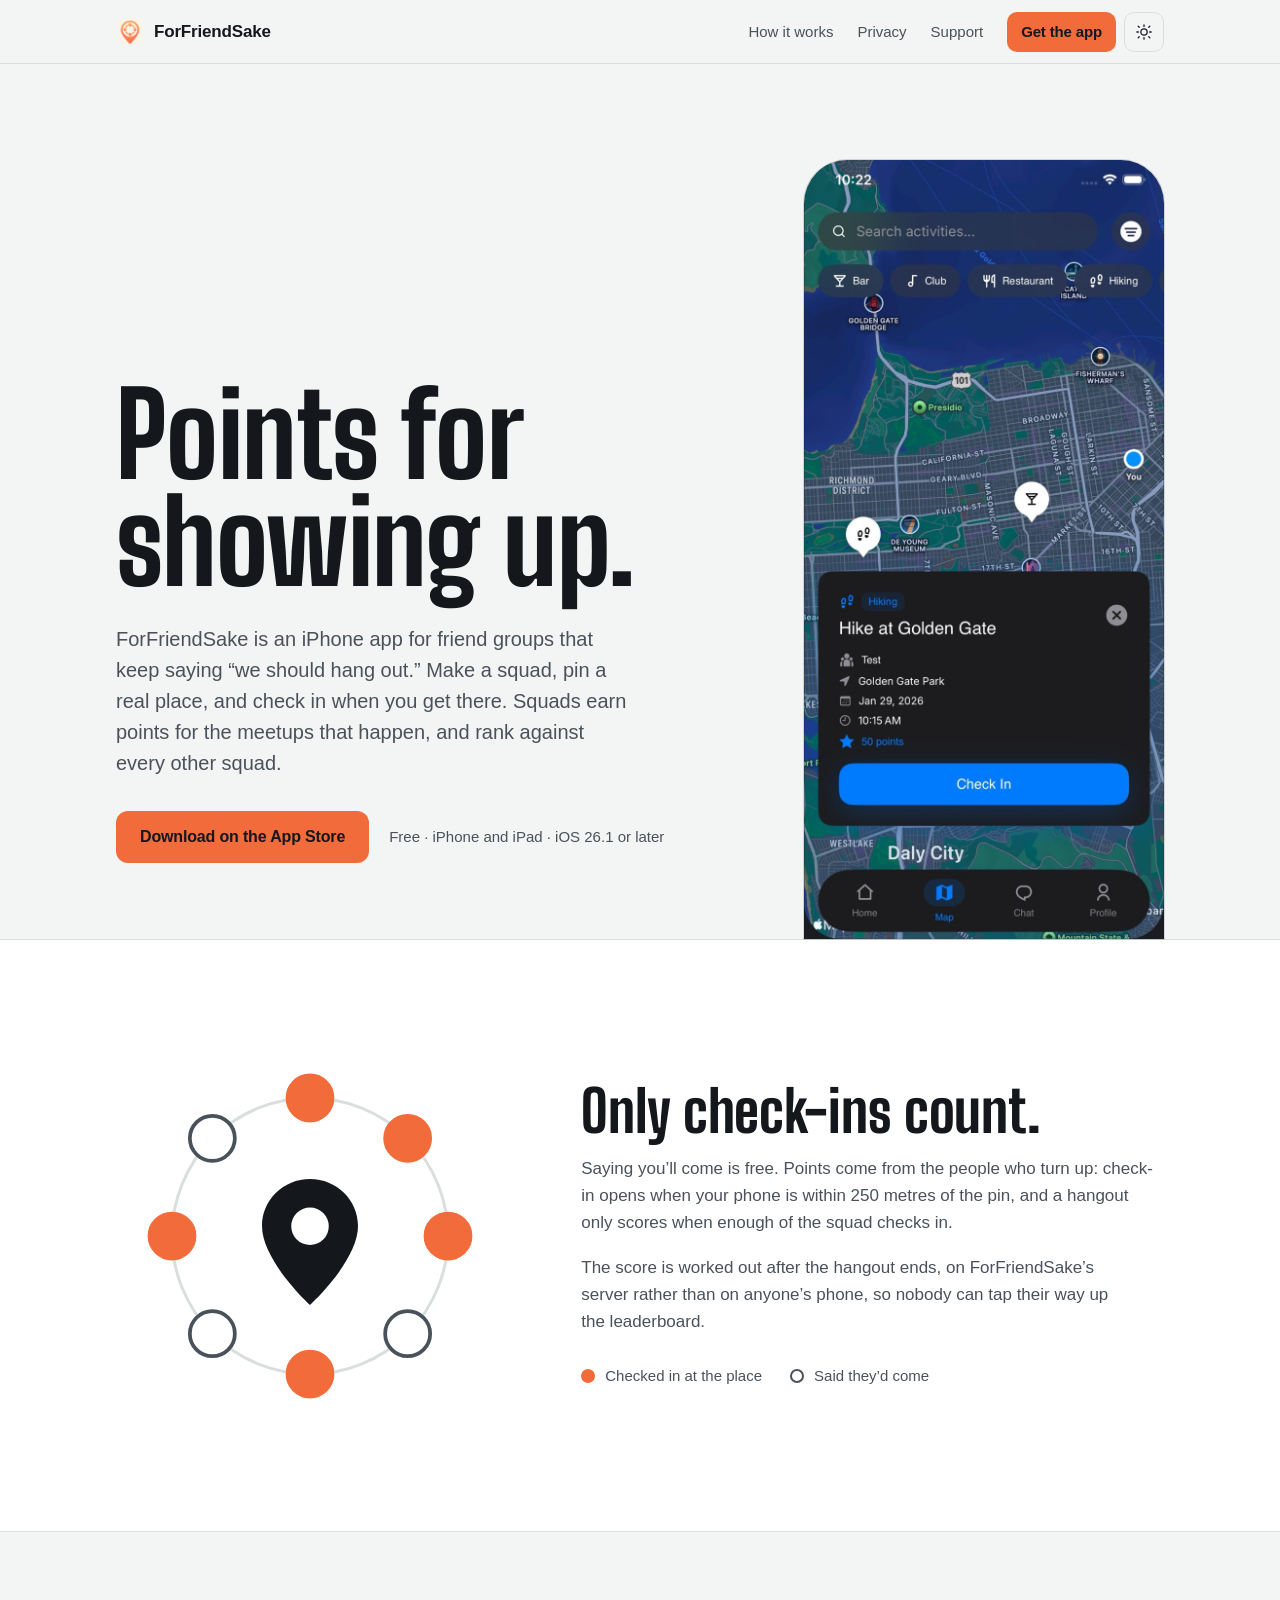
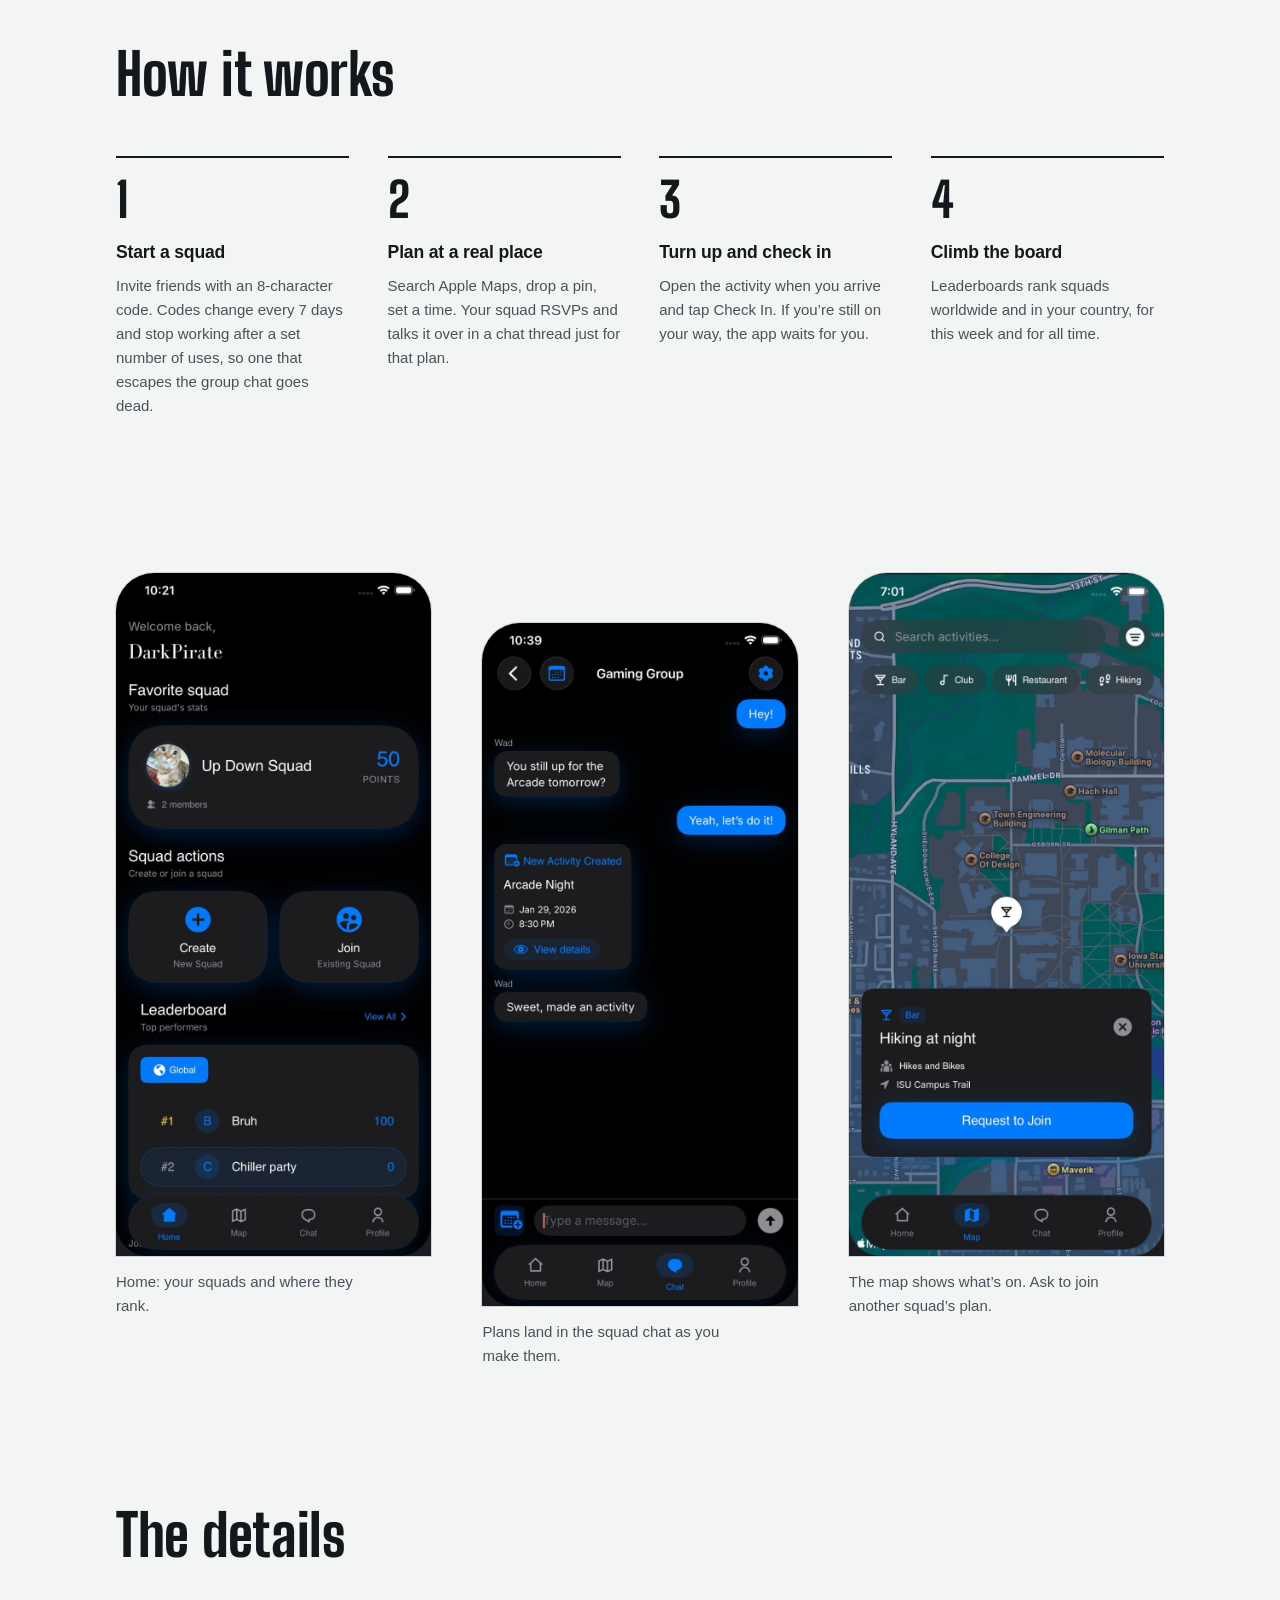
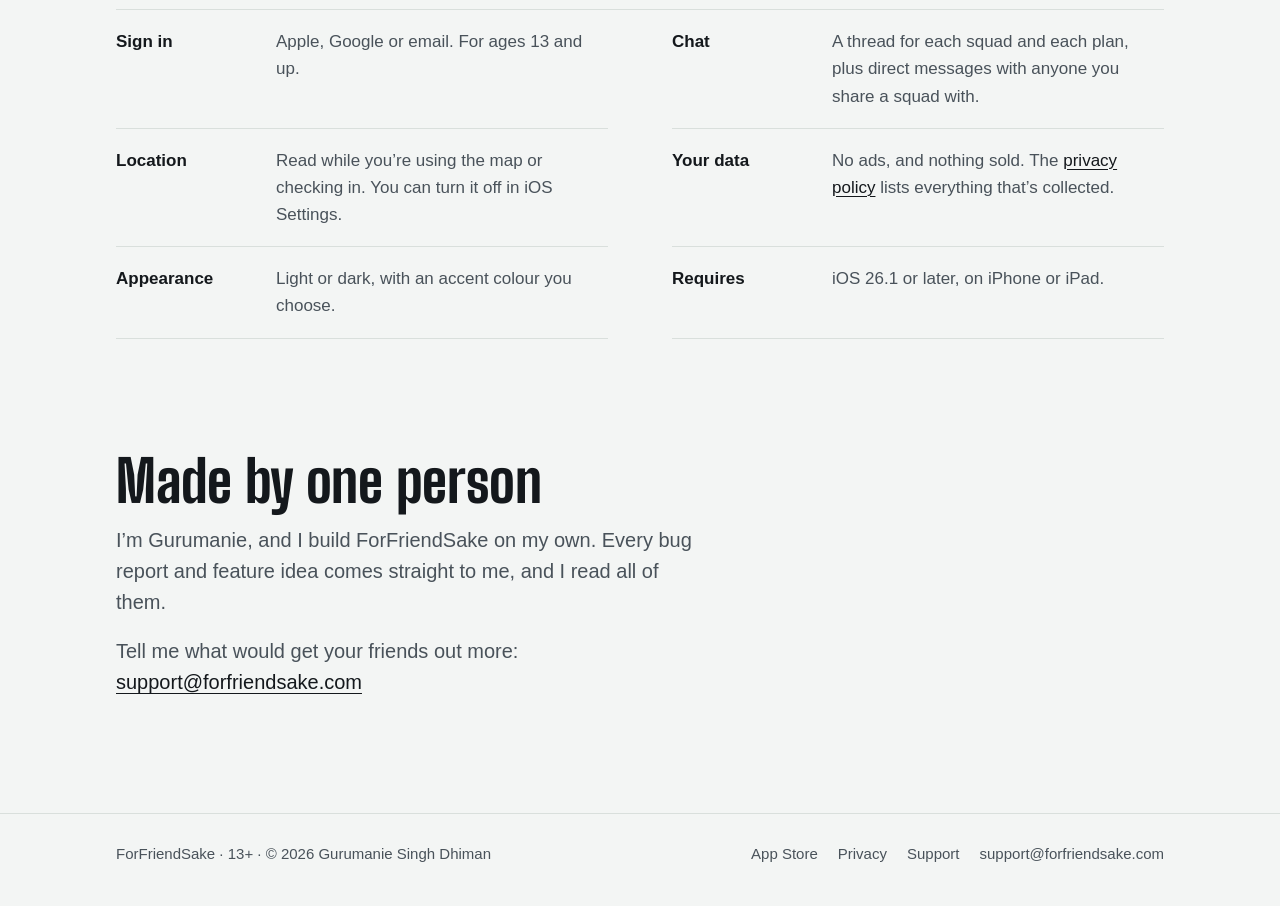
==== index.html @ 91598ccc "Singapore: region-neutral App Store links, PDPA rights in privacy policy App Store links no longer f" ====
<!DOCTYPE html>
<html lang="en">
<head>
  <meta charset="UTF-8" />
  <script>
    (function () {
      try {
        var t = localStorage.getItem("ffs-theme");
        if (!t) t = window.matchMedia("(prefers-color-scheme: dark)").matches ? "dark" : "light";
        document.documentElement.setAttribute("data-theme", t);
      } catch (e) {}
    })();
  </script>
  <meta name="viewport" content="width=device-width, initial-scale=1.0" />
  <meta name="apple-itunes-app" content="app-id=6757169962, app-argument=https://www.forfriendsake.com/" />
  <title>ForFriendSake: points for showing up</title>
  <meta name="description" content="An iPhone app for friend groups. Make a squad, plan at a real place, check in when you get there, and climb the leaderboard for meetups that actually happen." />
  <link rel="canonical" href="https://www.forfriendsake.com/" />
  <link rel="icon" href="assets/favicon.png" type="image/png" />
  <link rel="apple-touch-icon" href="assets/icon.png" />
  <meta property="og:type" content="website" />
  <meta property="og:url" content="https://www.forfriendsake.com/" />
  <meta property="og:title" content="ForFriendSake: points for showing up" />
  <meta property="og:description" content="Make a squad, plan at a real place, and check in when you get there. Squads rank on the meetups that actually happen." />
  <meta property="og:image" content="https://www.forfriendsake.com/assets/og.png" />
  <meta property="og:image:width" content="1200" />
  <meta property="og:image:height" content="630" />
  <meta name="twitter:card" content="summary_large_image" />
  <meta name="theme-color" content="#F3F5F4" media="(prefers-color-scheme: light)" />
  <meta name="theme-color" content="#0E1113" media="(prefers-color-scheme: dark)" />
  <link rel="preconnect" href="https://fonts.googleapis.com" />
  <link rel="preconnect" href="https://fonts.gstatic.com" crossorigin />
  <link href="https://fonts.googleapis.com/css2?family=Big+Shoulders+Display:wght@800&display=swap" rel="stylesheet" />
  <link rel="stylesheet" href="site.css" />
  <script type="application/ld+json">
  {
    "@context": "https://schema.org",
    "@type": "SoftwareApplication",
    "name": "ForFriendSake",
    "operatingSystem": "iOS 26.1+",
    "applicationCategory": "SocialNetworkingApplication",
    "offers": { "@type": "Offer", "price": "0", "priceCurrency": "USD" },
    "downloadUrl": "https://apps.apple.com/app/id6757169962",
    "author": { "@type": "Person", "name": "Gurumanie Singh Dhiman" }
  }
  </script>
</head>
<body>
  <a class="skip-link" href="#main">Skip to content</a>

  <header class="site-nav">
    <div class="nav-inner">
      <a class="nav-brand" href="index.html">
        <img src="assets/icon.png" width="28" height="28" alt="" />
        ForFriendSake
      </a>
      <nav aria-label="Primary">
        <ul class="nav-links">
          <li><a class="nav-link" href="#how">How it works</a></li>
          <li><a class="nav-link" href="privacy.html">Privacy</a></li>
          <li><a class="nav-link" href="support.html">Support</a></li>
        </ul>
      </nav>
      <div class="nav-actions">
        <a class="btn btn-small" href="https://apps.apple.com/app/id6757169962">Get the app</a>
        <button class="theme-toggle" id="themeToggle" type="button" aria-label="Switch to dark mode" aria-pressed="false">
          <svg class="icon-sun" viewBox="0 0 24 24" fill="none" stroke="currentColor" stroke-width="1.7" stroke-linecap="round" aria-hidden="true"><circle cx="12" cy="12" r="4.2"/><line x1="12" y1="2.5" x2="12" y2="4.5"/><line x1="12" y1="19.5" x2="12" y2="21.5"/><line x1="4.2" y1="4.2" x2="5.6" y2="5.6"/><line x1="18.4" y1="18.4" x2="19.8" y2="19.8"/><line x1="2.5" y1="12" x2="4.5" y2="12"/><line x1="19.5" y1="12" x2="21.5" y2="12"/><line x1="4.2" y1="19.8" x2="5.6" y2="18.4"/><line x1="18.4" y1="5.6" x2="19.8" y2="4.2"/></svg>
          <svg class="icon-moon" viewBox="0 0 24 24" fill="none" stroke="currentColor" stroke-width="1.7" stroke-linecap="round" stroke-linejoin="round" aria-hidden="true"><path d="M20 14.3A8.2 8.2 0 1 1 9.7 4a6.6 6.6 0 0 0 10.3 10.3Z"/></svg>
        </button>
        <button class="nav-toggle" id="navToggle" type="button" aria-label="Open menu" aria-controls="navPanel" aria-expanded="false">
          <svg class="icon-menu" viewBox="0 0 24 24" fill="none" stroke="currentColor" stroke-width="1.7" stroke-linecap="round" aria-hidden="true"><line x1="3" y1="7" x2="21" y2="7"/><line x1="3" y1="12" x2="21" y2="12"/><line x1="3" y1="17" x2="21" y2="17"/></svg>
          <svg class="icon-close" viewBox="0 0 24 24" fill="none" stroke="currentColor" stroke-width="1.7" stroke-linecap="round" aria-hidden="true"><line x1="5" y1="5" x2="19" y2="19"/><line x1="19" y1="5" x2="5" y2="19"/></svg>
        </button>
      </div>
    </div>
  </header>
  <nav class="nav-panel" id="navPanel" aria-label="Mobile">
    <a href="#how">How it works</a>
    <a href="privacy.html">Privacy</a>
    <a href="support.html">Support</a>
    <a href="https://apps.apple.com/app/id6757169962">App Store</a>
  </nav>

  <main id="main">
    <section class="hero wrap">
      <div class="hero-copy">
        <h1 class="display hero-title">Points for showing up.</h1>
        <p class="hero-lead">ForFriendSake is an iPhone app for friend groups that keep saying “we should hang out.” Make a squad, pin a real place, and check in when you get there. Squads earn points for the meetups that happen, and rank against every other squad.</p>
        <p class="hero-actions">
          <a class="btn" href="https://apps.apple.com/app/id6757169962">Download on the App Store</a>
          <span class="hero-meta">Free · iPhone and iPad · iOS 26.1 or later</span>
        </p>
      </div>
      <figure class="phone hero-phone">
        <img src="assets/screens/checkin.jpg" width="739" height="1600" alt="The ForFriendSake map with an activity called Hike at Golden Gate selected and a Check In button." />
      </figure>
    </section>

    <section class="band" aria-labelledby="ring-title">
      <div class="wrap ring-layout">
        <svg class="ring" id="ring" viewBox="0 0 240 240" role="img" aria-labelledby="ring-desc">
          <desc id="ring-desc">A map pin with eight friends around it. Five are filled in because they checked in at the place. Three are outlines because they said they would come and did not.</desc>
          <circle class="ring-track" cx="120" cy="120" r="92" pathLength="100" />
          <g class="ring-dots">
            <circle class="dot is-in" style="--i:0" cx="120" cy="28" r="15" />
            <circle class="dot is-in" style="--i:1" cx="185.1" cy="54.9" r="15" />
            <circle class="dot is-in" style="--i:2" cx="212" cy="120" r="15" />
            <circle class="dot" cx="185.1" cy="185.1" r="15" />
            <circle class="dot is-in" style="--i:3" cx="120" cy="212" r="15" />
            <circle class="dot" cx="54.9" cy="185.1" r="15" />
            <circle class="dot is-in" style="--i:4" cx="28" cy="120" r="15" />
            <circle class="dot" cx="54.9" cy="54.9" r="15" />
          </g>
          <path class="ring-pin" d="M120 82c-17.7 0-32 14-32 31.4 0 23.3 32 52.6 32 52.6s32-29.3 32-52.6C152 96 137.7 82 120 82Zm0 44a12.5 12.5 0 1 1 0-25 12.5 12.5 0 0 1 0 25Z" />
        </svg>
        <div class="ring-copy">
          <h2 class="display section-title" id="ring-title">Only check-ins count.</h2>
          <p>Saying you’ll come is free. Points come from the people who turn up: check-in opens when your phone is within 250 metres of the pin, and a hangout only scores when enough of the squad checks in.</p>
          <p>The score is worked out after the hangout ends, on ForFriendSake’s server rather than on anyone’s phone, so nobody can tap their way up the leaderboard.</p>
          <ul class="ring-key" aria-hidden="true">
            <li><span class="key-dot is-in"></span>Checked in at the place</li>
            <li><span class="key-dot"></span>Said they’d come</li>
          </ul>
        </div>
      </div>
    </section>

    <section class="section wrap" id="how" aria-labelledby="how-title">
      <h2 class="display section-title" id="how-title">How it works</h2>
      <ol class="steps">
        <li>
          <h3>Start a squad</h3>
          <p>Invite friends with an 8-character code. Codes change every 7 days and stop working after a set number of uses, so one that escapes the group chat goes dead.</p>
        </li>
        <li>
          <h3>Plan at a real place</h3>
          <p>Search Apple Maps, drop a pin, set a time. Your squad RSVPs and talks it over in a chat thread just for that plan.</p>
        </li>
        <li>
          <h3>Turn up and check in</h3>
          <p>Open the activity when you arrive and tap Check In. If you’re still on your way, the app waits for you.</p>
        </li>
        <li>
          <h3>Climb the board</h3>
          <p>Leaderboards rank squads worldwide and in your country, for this week and for all time.</p>
        </li>
      </ol>
    </section>

    <section class="section screens" aria-label="Screens from the app">
      <div class="screens-row">
        <figure class="phone">
          <img src="assets/screens/home.jpg" width="739" height="1600" loading="lazy" alt="Home screen showing a favourite squad with 50 points, buttons to create or join a squad, and the global leaderboard." />
          <figcaption>Home: your squads and where they rank.</figcaption>
        </figure>
        <figure class="phone">
          <img src="assets/screens/squad-chat.jpg" width="739" height="1600" loading="lazy" alt="A squad chat with a new activity, Arcade Night, posted as a card in the conversation." />
          <figcaption>Plans land in the squad chat as you make them.</figcaption>
        </figure>
        <figure class="phone">
          <img src="assets/screens/map-request.jpg" width="739" height="1600" loading="lazy" alt="The map with activity pins filtered by type, and a Request to Join button on another squad's hike." />
          <figcaption>The map shows what’s on. Ask to join another squad’s plan.</figcaption>
        </figure>
      </div>
    </section>

    <section class="section wrap" aria-labelledby="details-title">
      <h2 class="display section-title" id="details-title">The details</h2>
      <dl class="details">
        <div><dt>Sign in</dt><dd>Apple, Google or email. For ages 13 and up.</dd></div>
        <div><dt>Chat</dt><dd>A thread for each squad and each plan, plus direct messages with anyone you share a squad with.</dd></div>
        <div><dt>Location</dt><dd>Read while you’re using the map or checking in. You can turn it off in iOS Settings.</dd></div>
        <div><dt>Your data</dt><dd>No ads, and nothing sold. The <a href="privacy.html">privacy policy</a> lists everything that’s collected.</dd></div>
        <div><dt>Appearance</dt><dd>Light or dark, with an accent colour you choose.</dd></div>
        <div><dt>Requires</dt><dd>iOS 26.1 or later, on iPhone or iPad.</dd></div>
      </dl>
    </section>

    <section class="section wrap maker" aria-labelledby="maker-title">
      <h2 class="display section-title" id="maker-title">Made by one person</h2>
      <p>I’m Gurumanie, and I build ForFriendSake on my own. Every bug report and feature idea comes straight to me, and I read all of them.</p>
      <p>Tell me what would get your friends out more: <a href="mailto:support@forfriendsake.com">support@forfriendsake.com</a></p>
    </section>
  </main>

  <footer class="site-footer">
    <div class="wrap footer-inner">
      <p class="footer-meta">ForFriendSake · 13+ · © 2026 Gurumanie Singh Dhiman</p>
      <nav class="footer-links" aria-label="Footer">
        <a href="https://apps.apple.com/app/id6757169962">App Store</a>
        <a href="privacy.html">Privacy</a>
        <a href="support.html">Support</a>
        <a href="mailto:support@forfriendsake.com">support@forfriendsake.com</a>
      </nav>
    </div>
  </footer>

  <script src="site.js" defer></script>
</body>
</html>
---- site.css ----
/* ForFriendSake marketing site.
   Pin orange is the app icon's colour. It is used flat, for the primary
   action and the check-in state, and nowhere decorative.
   Orange is never a text colour on the light ground (fails contrast);
   text accents use --accent-text. */

*, *::before, *::after { box-sizing: border-box; margin: 0; padding: 0; }

:root {
  --ground:       #F3F5F4;
  --surface:      #FFFFFF;
  --ink:          #14181C;
  --ink-2:        #49525A;
  --line:         #D9DFDC;
  --pin:          #F26B3A;
  --on-pin:       #14181C;
  --accent-text:  #B23C10;
  --phone-edge:   rgba(20, 24, 28, 0.14);

  --font-display: "Big Shoulders Display", "Arial Narrow", "Helvetica Neue", sans-serif;
  --font-body:    -apple-system, BlinkMacSystemFont, "SF Pro Text", "Segoe UI", Roboto, sans-serif;

  --fs-hero:  clamp(3.4rem, 9.5vw, 7.25rem);
  --fs-h2:    clamp(2.2rem, 5vw, 3.6rem);
  --fs-lead:  clamp(1.075rem, 1.6vw, 1.25rem);
  --fs-base:  1.0625rem;
  --fs-sm:    0.9375rem;

  --gutter: clamp(20px, 5vw, 56px);
  --max: 1160px;
  --measure: 62ch;
  --nav-h: 64px;
  --ease-out: cubic-bezier(0.22, 1, 0.36, 1);

  color-scheme: light;
}

:root[data-theme="dark"] {
  --ground:       #0E1113;
  --surface:      #171B1E;
  --ink:          #EEF1F2;
  --ink-2:        #A7B0B7;
  --line:         #283035;
  --pin:          #F47A4C;
  --on-pin:       #14181C;
  --accent-text:  #F7A37F;
  --phone-edge:   rgba(238, 241, 242, 0.16);
  color-scheme: dark;
}

html { background: var(--ground); scroll-behavior: smooth; scroll-padding-top: calc(var(--nav-h) + 16px); }
@media (prefers-reduced-motion: reduce) { html { scroll-behavior: auto; } }

body {
  font-family: var(--font-body);
  font-size: var(--fs-base);
  line-height: 1.6;
  color: var(--ink-2);
  background: var(--ground);
  -webkit-font-smoothing: antialiased;
  text-rendering: optimizeLegibility;
}

img { max-width: 100%; height: auto; display: block; }
a { color: var(--ink); text-decoration-thickness: 1px; text-underline-offset: 0.2em; }
a:hover { color: var(--accent-text); }
:focus-visible { outline: 2px solid var(--ink); outline-offset: 3px; border-radius: 4px; }
::selection { background: var(--pin); color: var(--on-pin); }

.wrap { width: 100%; max-width: var(--max); margin-inline: auto; padding-inline: var(--gutter); }

.display {
  font-family: var(--font-display);
  font-weight: 800;
  color: var(--ink);
  line-height: 0.92;
  letter-spacing: -0.005em;
  text-wrap: balance;
}

.skip-link {
  position: absolute; left: 16px; top: 12px; z-index: 200;
  transform: translateY(-200%);
  background: var(--ink); color: var(--ground);
  padding: 10px 16px; border-radius: 8px; text-decoration: none; font-size: var(--fs-sm);
}
.skip-link:focus { transform: none; color: var(--ground); }

/* Nav */
.site-nav {
  position: sticky; top: 0; z-index: 100;
  height: var(--nav-h);
  display: flex; align-items: center;
  background: var(--ground);
  border-bottom: 1px solid var(--line);
}
.nav-inner {
  width: 100%; max-width: var(--max); margin-inline: auto; padding-inline: var(--gutter);
  display: flex; align-items: center; gap: 24px;
}
.nav-brand {
  display: inline-flex; align-items: center; gap: 10px;
  color: var(--ink); text-decoration: none; font-weight: 650; letter-spacing: -0.01em;
}
.nav-brand img { border-radius: 7px; }
.nav-inner > nav { margin-left: auto; }
.nav-links { display: flex; gap: 24px; list-style: none; }
.nav-link { color: var(--ink-2); text-decoration: none; font-size: var(--fs-sm); font-weight: 500; }
.nav-link:hover, .nav-link[aria-current="page"] { color: var(--ink); }
.nav-actions { display: flex; align-items: center; gap: 8px; }

.theme-toggle, .nav-toggle {
  display: inline-flex; align-items: center; justify-content: center;
  width: 40px; height: 40px; border-radius: 10px;
  border: 1px solid var(--line); background: transparent; color: var(--ink); cursor: pointer;
}
.theme-toggle:hover, .nav-toggle:hover { background: var(--surface); }
.theme-toggle svg, .nav-toggle svg { width: 18px; height: 18px; }
.theme-toggle .icon-moon { display: none; }
:root[data-theme="dark"] .theme-toggle .icon-sun { display: none; }
:root[data-theme="dark"] .theme-toggle .icon-moon { display: block; }
.nav-toggle { display: none; }
.nav-toggle .icon-close { display: none; }
.nav-toggle.is-open .icon-menu { display: none; }
.nav-toggle.is-open .icon-close { display: block; }

.nav-panel {
  display: none;
  position: sticky; top: var(--nav-h); z-index: 99;
  flex-direction: column;
  padding: 8px var(--gutter) 16px;
  background: var(--ground);
  border-bottom: 1px solid var(--line);
}
.nav-panel.is-open { display: flex; }
.nav-panel a { color: var(--ink); text-decoration: none; padding: 12px 0; font-size: 1.05rem; }

@media (max-width: 760px) {
  .nav-inner { gap: 12px; }
  .nav-inner > nav { display: none; }
  .nav-toggle { display: inline-flex; }
  .nav-actions { margin-left: auto; }
}
@media (max-width: 480px) {
  .nav-actions .btn-small { display: none; }
}

/* Buttons */
.btn {
  display: inline-flex; align-items: center; justify-content: center;
  min-height: 52px; padding: 0 24px;
  border-radius: 12px; border: 0;
  background: var(--pin); color: var(--on-pin);
  font: 650 1rem/1 var(--font-body); letter-spacing: -0.01em;
  text-decoration: none; cursor: pointer;
  transition: background-color 150ms ease;
}
.btn:hover { color: var(--on-pin); background: color-mix(in srgb, var(--pin) 88%, var(--ink)); }
.btn:active { background: color-mix(in srgb, var(--pin) 78%, var(--ink)); }
.btn-small { white-space: nowrap; min-height: 40px; padding: 0 14px; border-radius: 10px; font-size: var(--fs-sm); }

/* Phones: crops of the App Store screenshots, corners clipped to the screen. */
.phone { margin: 0; }
.phone img {
  width: 100%;
  border-radius: 12% / 5.6%;
  border-bottom-left-radius: 0; border-bottom-right-radius: 0;
  box-shadow: 0 0 0 1px var(--phone-edge);
  background: #000;
}
.phone figcaption { margin-top: 14px; font-size: var(--fs-sm); color: var(--ink-2); max-width: 30ch; }

/* Hero */
.hero {
  display: grid;
  grid-template-columns: minmax(0, 1.25fr) minmax(0, 0.75fr);
  gap: clamp(32px, 6vw, 88px);
  align-items: end;
  padding-top: clamp(48px, 8vw, 96px);
}
.hero-copy { padding-bottom: clamp(32px, 6vw, 88px); }
.hero-title { font-size: var(--fs-hero); max-width: 10.5ch; }
.hero-lead { margin-top: 28px; font-size: var(--fs-lead); line-height: 1.55; max-width: 46ch; text-wrap: pretty; }
.hero-actions { margin-top: 32px; display: flex; flex-wrap: wrap; align-items: center; gap: 12px 20px; }
.hero-meta { font-size: var(--fs-sm); }
.hero-phone { max-width: 360px; justify-self: end; width: 100%; }

@media (max-width: 820px) {
  .hero { grid-template-columns: 1fr; align-items: start; }
  .hero-copy { padding-bottom: 0; }
  .hero-phone { justify-self: center; max-width: 300px; }
}

/* Turnout ring (the one signature element) */
.band { background: var(--surface); border-block: 1px solid var(--line); }
.ring-layout {
  display: grid;
  grid-template-columns: minmax(0, 0.8fr) minmax(0, 1.2fr);
  gap: clamp(32px, 6vw, 96px);
  align-items: center;
  padding-block: clamp(64px, 9vw, 120px);
}
.ring { width: 100%; max-width: 360px; justify-self: center; overflow: visible; }
.ring-track { fill: none; stroke: var(--line); stroke-width: 2; }
.ring-pin { fill: var(--ink); }
.dot { fill: var(--surface); stroke: var(--ink-2); stroke-width: 2.5; }
.dot.is-in { fill: var(--pin); stroke: var(--pin); }
.ring-copy p { margin-top: 18px; max-width: var(--measure); text-wrap: pretty; }
.ring-key { list-style: none; margin-top: 28px; display: flex; flex-wrap: wrap; gap: 10px 28px; font-size: var(--fs-sm); }
.ring-key li { display: inline-flex; align-items: center; gap: 10px; }
.key-dot { width: 14px; height: 14px; border-radius: 50%; border: 2px solid var(--ink-2); }
.key-dot.is-in { background: var(--pin); border-color: var(--pin); }

@media (prefers-reduced-motion: no-preference) {
  .ring.will-fill .dot.is-in { fill: var(--surface); stroke: var(--ink-2); }
  .ring.will-fill .ring-track { stroke-dasharray: 100; stroke-dashoffset: 100; }
  .ring.will-fill .ring-pin { opacity: 0; transform: translateY(-18px); }
  .ring-pin { transform-box: fill-box; transform-origin: 50% 100%; }
  .ring.is-filled .ring-track {
    stroke-dashoffset: 0;
    transition: stroke-dashoffset 900ms var(--ease-out);
  }
  .ring.is-filled .ring-pin {
    opacity: 1; transform: none;
    transition: opacity 300ms ease 200ms, transform 520ms var(--ease-out) 200ms;
  }
  .ring.is-filled .dot.is-in {
    fill: var(--pin); stroke: var(--pin);
    transition: fill 220ms ease, stroke 220ms ease;
    transition-delay: calc(var(--i) * 140ms + 700ms);
  }

  /* Hero: one entrance on load. */
  .hero-title, .hero-lead, .hero-actions { animation: rise 760ms var(--ease-out) both; }
  .hero-lead { animation-delay: 90ms; }
  .hero-actions { animation-delay: 180ms; }
  .hero-phone { animation: phone-in 1100ms var(--ease-out) 150ms both; }

  /* Scroll: gentle fade-up, driven by the browser, no script. */
  @supports (animation-timeline: view()) {
    .section > .section-title, .ring-copy, .steps li, .details > div, .join-copy, .join-form {
      animation: rise linear both;
      animation-timeline: view();
      animation-range: entry 0% entry 70%;
    }
    .steps li:nth-child(2) { animation-range: entry 6% entry 76%; }
    .steps li:nth-child(3) { animation-range: entry 12% entry 82%; }
    .steps li:nth-child(4) { animation-range: entry 18% entry 88%; }
    @media (min-width: 761px) {
      .screens-row .phone { animation: drift linear both; animation-timeline: view(); }
      .screens-row .phone:nth-child(2) { animation-name: drift-far; }
    }
  }
}

@keyframes rise { from { opacity: 0; transform: translateY(28px); } to { opacity: 1; transform: none; } }
@keyframes phone-in { from { opacity: 0; transform: translateY(80px); } to { opacity: 1; transform: none; } }
@keyframes drift { from { transform: translateY(40px); } to { transform: translateY(-20px); } }
@keyframes drift-far { from { transform: translateY(90px); } to { transform: translateY(-50px); } }

@media (max-width: 820px) {
  .ring-layout { grid-template-columns: 1fr; }
  .ring { max-width: 240px; }
}

/* Sections */
.section { padding-block: clamp(64px, 9vw, 120px); }
.section-title { font-size: var(--fs-h2); }

.steps {
  list-style: none; counter-reset: step;
  display: grid; grid-template-columns: repeat(4, minmax(0, 1fr));
  gap: 32px clamp(20px, 3vw, 40px);
  margin-top: clamp(32px, 5vw, 56px);
}
.steps li { counter-increment: step; border-top: 2px solid var(--ink); padding-top: 18px; }
.steps li::before {
  content: counter(step);
  display: block;
  font: 800 3rem/1 var(--font-display);
  color: var(--ink);
  margin-bottom: 14px;
}
.steps h3 { font-size: 1.1rem; color: var(--ink); letter-spacing: -0.01em; margin-bottom: 8px; }
.steps p { font-size: var(--fs-sm); }
@media (max-width: 900px) { .steps { grid-template-columns: repeat(2, minmax(0, 1fr)); } }
@media (max-width: 520px) { .steps { grid-template-columns: 1fr; } }

.screens { padding-top: 0; }
.screens-row {
  max-width: var(--max); margin-inline: auto; padding-inline: var(--gutter);
  display: grid; grid-template-columns: repeat(3, minmax(0, 1fr));
  gap: clamp(20px, 4vw, 56px);
}
.screens-row .phone { max-width: 320px; }
@media (max-width: 760px) {
  .screens-row {
    grid-template-columns: none; grid-auto-flow: column; grid-auto-columns: 72%;
    overflow-x: auto; scroll-snap-type: x mandatory; scroll-padding-inline: var(--gutter); padding-bottom: 8px;
  }
  .screens-row .phone { scroll-snap-align: start; }
}

.details {
  margin-top: clamp(28px, 4vw, 48px);
  display: grid; grid-template-columns: repeat(2, minmax(0, 1fr));
  column-gap: clamp(24px, 5vw, 72px);
  border-top: 1px solid var(--line);
}
.details > div {
  display: grid; grid-template-columns: 9rem 1fr; gap: 16px;
  padding-block: 18px; border-bottom: 1px solid var(--line);
}
.details dt { color: var(--ink); font-weight: 600; }
@media (max-width: 760px) {
  .details { grid-template-columns: 1fr; }
  .details > div { grid-template-columns: 1fr; gap: 4px; }
}

.maker { padding-top: 0; }
.maker p { margin-top: 18px; max-width: 52ch; font-size: var(--fs-lead); line-height: 1.55; }

/* Footer */
.site-footer { border-top: 1px solid var(--line); padding-block: 28px 40px; }
.footer-inner { display: flex; flex-wrap: wrap; justify-content: space-between; gap: 12px 32px; font-size: var(--fs-sm); }
.footer-links { display: flex; flex-wrap: wrap; gap: 8px 20px; }
.footer-links a { color: var(--ink-2); text-decoration: none; }
.footer-links a:hover { color: var(--ink); text-decoration: underline; }

/* Privacy, support and 404 */
.doc { padding-block: clamp(48px, 7vw, 88px) 88px; }
.doc-header { max-width: 44rem; margin-bottom: 40px; }
.doc h1 { font: 800 clamp(2.8rem, 7vw, 4.5rem)/0.92 var(--font-display); color: var(--ink); }
.doc-updated { margin-top: 14px; font-size: var(--fs-sm); }
.doc-lede { margin-top: 16px; max-width: var(--measure); text-wrap: pretty; }
.doc article { max-width: var(--measure); }
.doc h2 { font-size: 1.35rem; color: var(--ink); letter-spacing: -0.015em; margin: 44px 0 12px; }
.doc h3 { font-size: 1.05rem; color: var(--ink); margin: 22px 0 8px; }
.doc p + p { margin-top: 12px; }
.doc ul, .doc ol { margin: 12px 0 0 1.2em; }
.doc li + li { margin-top: 6px; }

.table-wrap { margin-top: 16px; overflow-x: auto; border: 1px solid var(--line); border-radius: 10px; background: var(--surface); }
table { width: 100%; border-collapse: collapse; font-size: var(--fs-sm); }
th, td { text-align: left; padding: 12px 16px; vertical-align: top; border-bottom: 1px solid var(--line); }
th { color: var(--ink); font-weight: 600; }
tr:last-child th, tr:last-child td { border-bottom: 0; }

.contact-card { margin-top: 16px; padding: 18px 20px; border: 1px solid var(--line); border-radius: 10px; background: var(--surface); }
.contact-card a { font-weight: 600; }

details { border-top: 1px solid var(--line); padding: 12px 0; }
details:last-of-type { border-bottom: 1px solid var(--line); }
summary {
  cursor: pointer; list-style: none;
  display: flex; justify-content: space-between; gap: 16px;
  color: var(--ink); font-weight: 600; padding: 6px 0;
}
summary::-webkit-details-marker { display: none; }
summary::after { content: "+"; font-weight: 400; color: var(--ink-2); }
details[open] summary::after { content: "−"; }
details p { margin-top: 8px; max-width: 60ch; }

.guide-grid { display: grid; grid-template-columns: 1fr 1fr; gap: 16px; margin-top: 16px; }
.guide { padding: 18px 20px; border: 1px solid var(--line); border-radius: 10px; background: var(--surface); }
.guide h3 { margin-top: 0; }
.guide p, .guide ol { font-size: var(--fs-sm); }
.guide ol { margin-left: 1.1em; }
@media (max-width: 760px) { .guide-grid { grid-template-columns: 1fr; } }
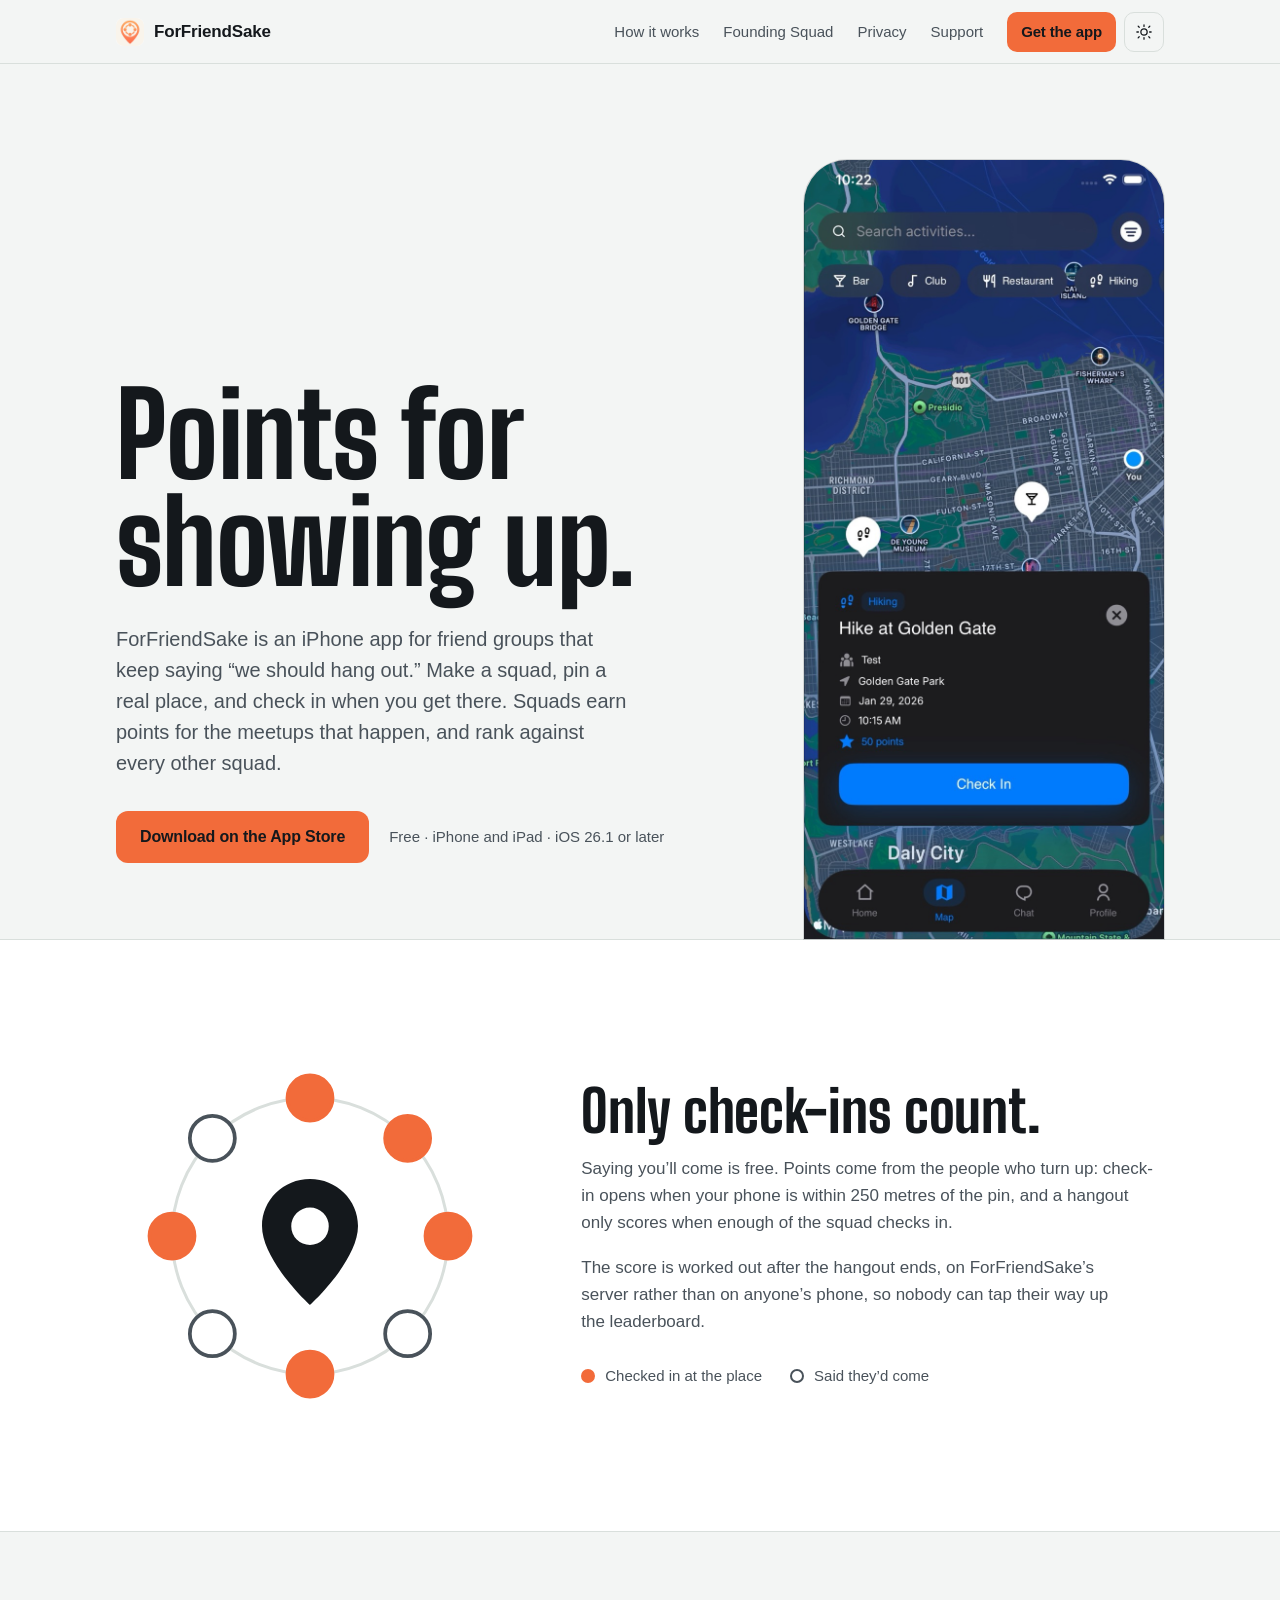
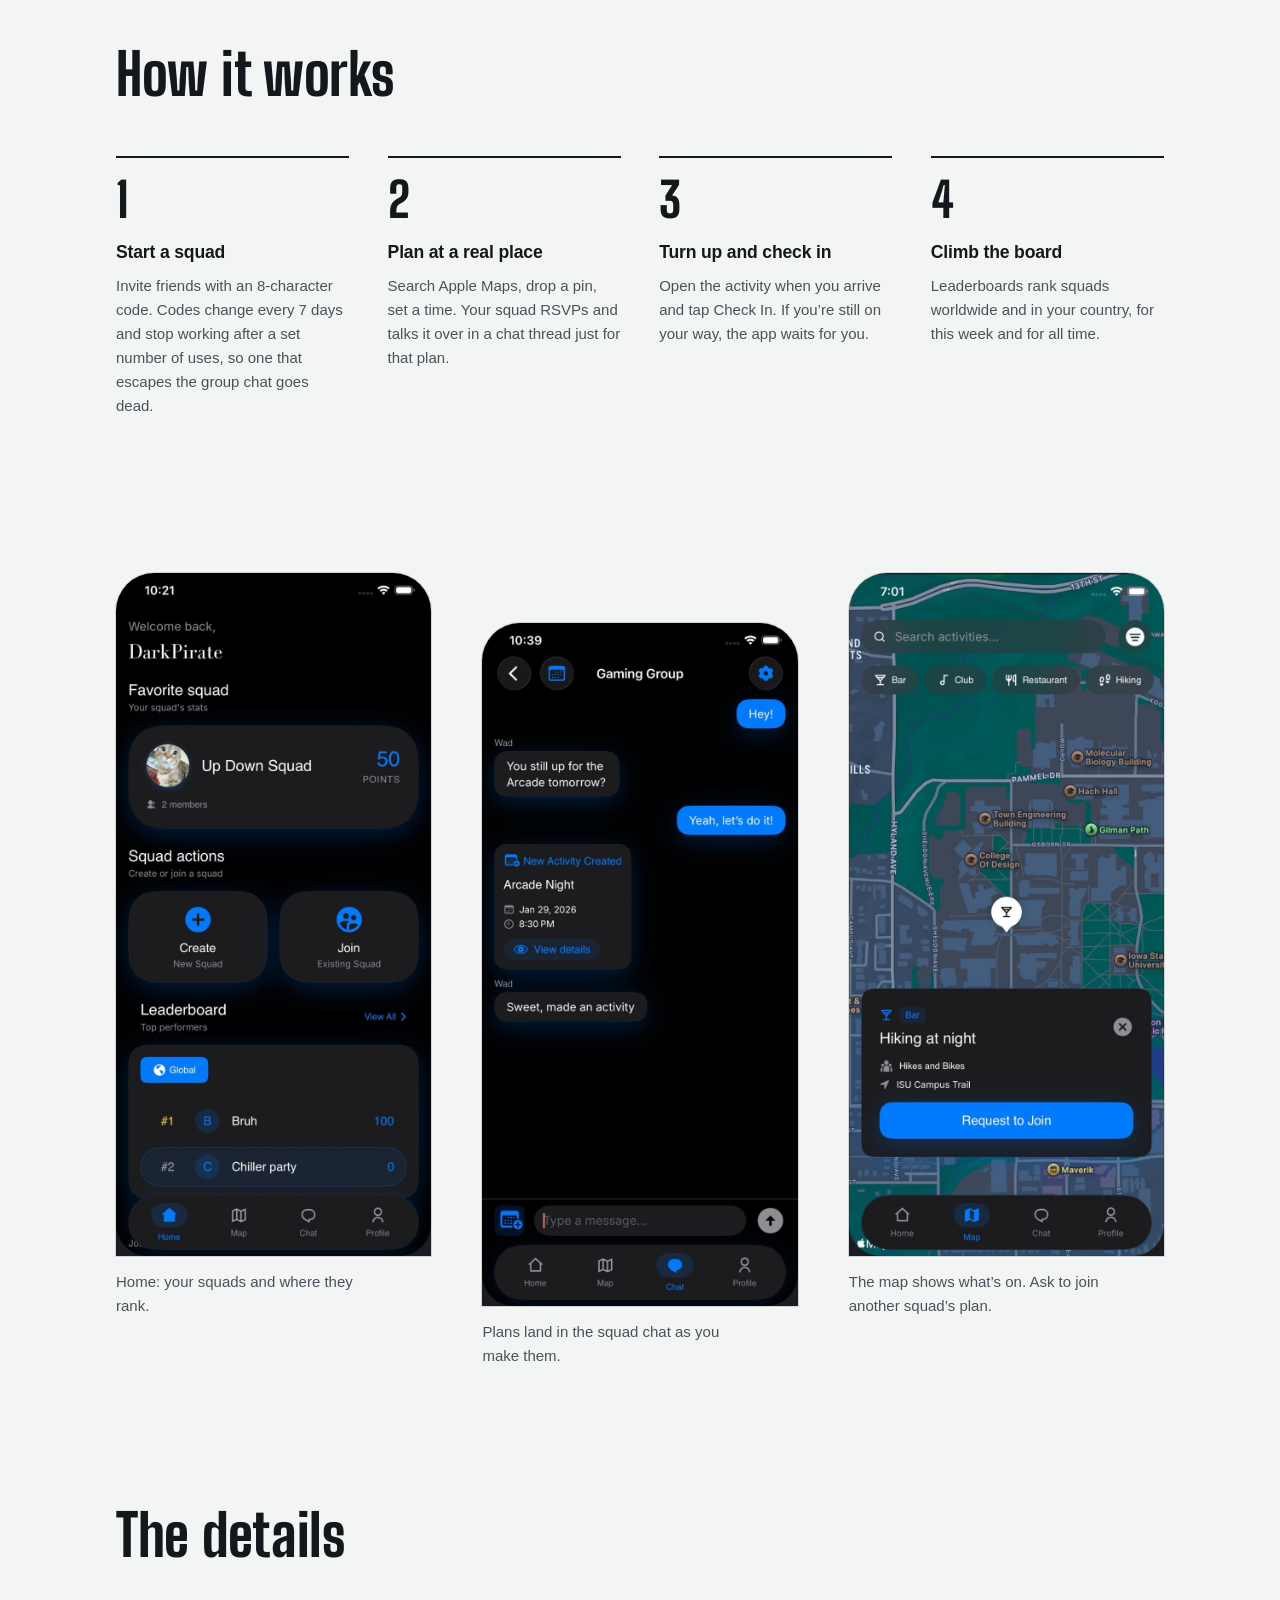
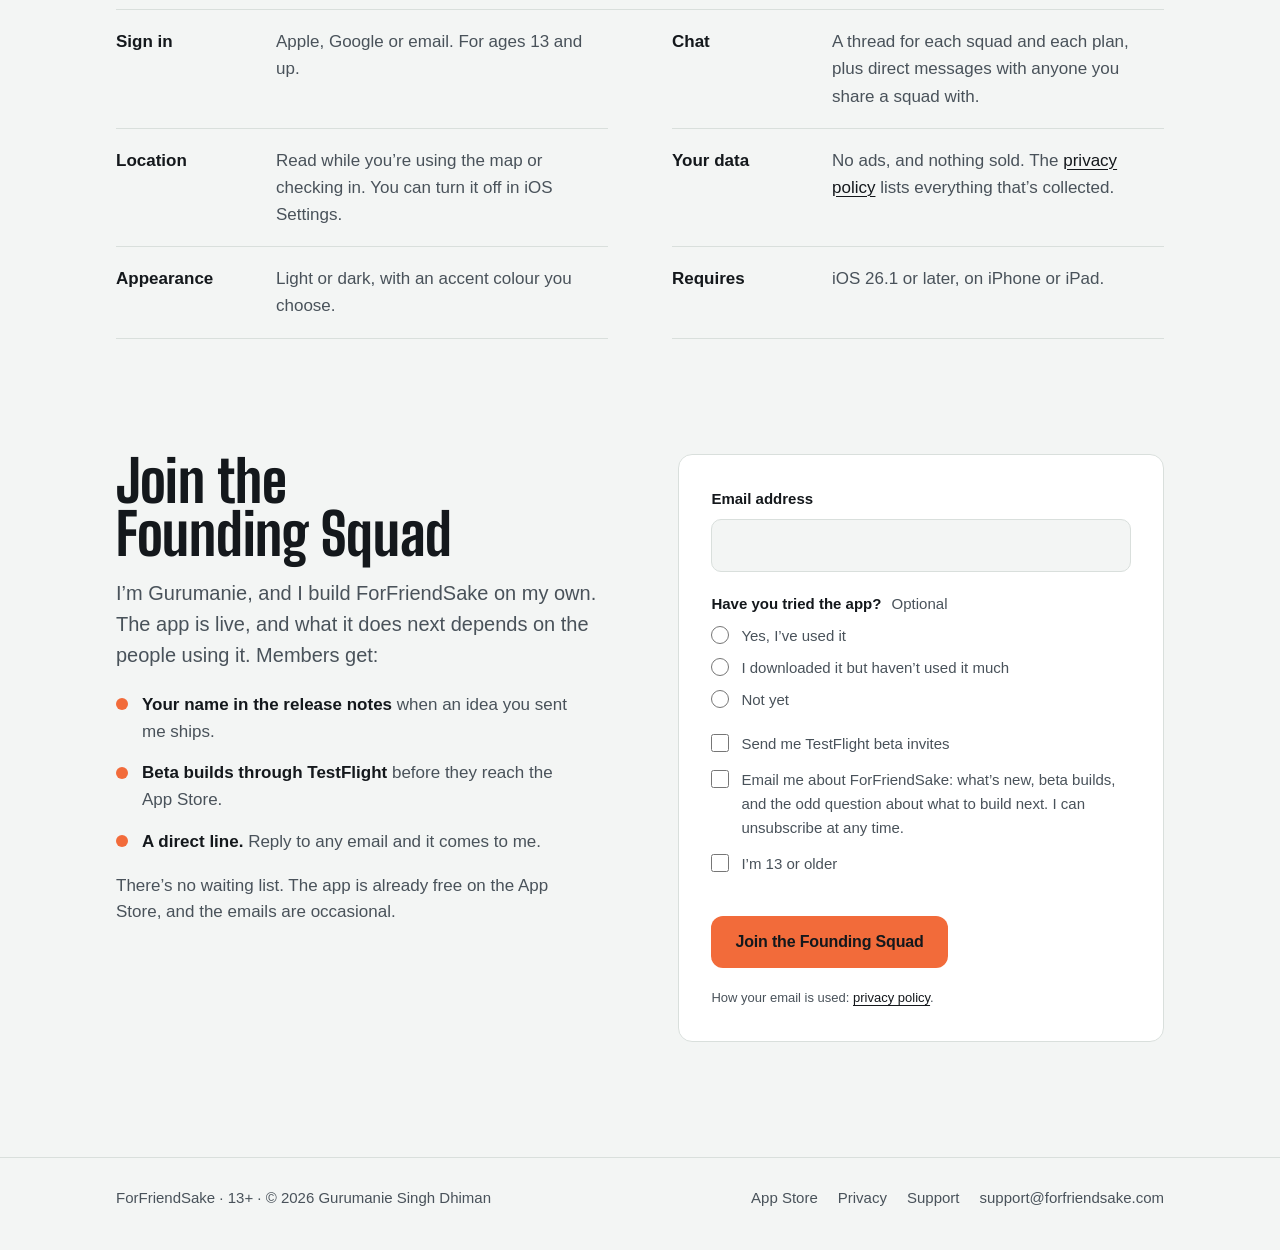
==== commit a0fffa1a: "Merge branch 'redesign/de-slop' into feature/founding-squad # Conflicts: #	privacy.html" ====
--- a/index.html
+++ b/index.html
@@ -57,6 +57,7 @@
       <nav aria-label="Primary">
         <ul class="nav-links">
           <li><a class="nav-link" href="#how">How it works</a></li>
+          <li><a class="nav-link" href="#join">Founding Squad</a></li>
           <li><a class="nav-link" href="privacy.html">Privacy</a></li>
           <li><a class="nav-link" href="support.html">Support</a></li>
         </ul>
@@ -76,6 +77,7 @@
   </header>
   <nav class="nav-panel" id="navPanel" aria-label="Mobile">
     <a href="#how">How it works</a>
+    <a href="#join">Founding Squad</a>
     <a href="privacy.html">Privacy</a>
     <a href="support.html">Support</a>
     <a href="https://apps.apple.com/app/id6757169962">App Store</a>
@@ -176,10 +178,39 @@
       </dl>
     </section>
 
-    <section class="section wrap maker" aria-labelledby="maker-title">
-      <h2 class="display section-title" id="maker-title">Made by one person</h2>
-      <p>I’m Gurumanie, and I build ForFriendSake on my own. Every bug report and feature idea comes straight to me, and I read all of them.</p>
-      <p>Tell me what would get your friends out more: <a href="mailto:support@forfriendsake.com">support@forfriendsake.com</a></p>
+    <section class="section wrap join" id="join" aria-labelledby="join-title">
+      <div class="join-copy">
+        <h2 class="display section-title" id="join-title">Join the Founding Squad</h2>
+        <p>I’m Gurumanie, and I build ForFriendSake on my own. The app is live, and what it does next depends on the people using it. Members get:</p>
+        <ul class="perks">
+          <li><strong>Your name in the release notes</strong> when an idea you sent me ships.</li>
+          <li><strong>Beta builds through TestFlight</strong> before they reach the App Store.</li>
+          <li><strong>A direct line.</strong> Reply to any email and it comes to me.</li>
+        </ul>
+        <p class="join-note">There’s no waiting list. The app is already free on the App Store, and the emails are occasional.</p>
+      </div>
+
+      <form class="join-form" id="joinForm">
+        <div class="field">
+          <label for="joinEmail">Email address</label>
+          <input id="joinEmail" name="email" type="email" autocomplete="email" required maxlength="254" />
+        </div>
+        <fieldset class="field">
+          <legend>Have you tried the app? <span class="optional">Optional</span></legend>
+          <label class="choice"><input type="radio" name="appUsage" value="tried" /> Yes, I’ve used it</label>
+          <label class="choice"><input type="radio" name="appUsage" value="downloaded" /> I downloaded it but haven’t used it much</label>
+          <label class="choice"><input type="radio" name="appUsage" value="not-yet" /> Not yet</label>
+        </fieldset>
+        <div class="field checks">
+          <label class="choice"><input type="checkbox" name="wantsBeta" /> Send me TestFlight beta invites</label>
+          <label class="choice"><input type="checkbox" name="consent" required /> Email me about ForFriendSake: what’s new, beta builds, and the odd question about what to build next. I can unsubscribe at any time.</label>
+          <label class="choice"><input type="checkbox" name="age" required /> I’m 13 or older</label>
+        </div>
+        <div class="cf-turnstile" data-sitekey="TURNSTILE_SITE_KEY" data-theme="auto" data-size="flexible"></div>
+        <button class="btn" type="submit">Join the Founding Squad</button>
+        <p class="form-status" id="joinStatus" role="status" tabindex="-1" hidden></p>
+        <p class="form-fine">How your email is used: <a href="privacy.html#founding-squad">privacy policy</a>.</p>
+      </form>
     </section>
   </main>
 
@@ -196,5 +227,7 @@
   </footer>
 
   <script src="site.js" defer></script>
+  <script src="community.js" defer></script>
+  <script src="https://challenges.cloudflare.com/turnstile/v0/api.js" async defer></script>
 </body>
 </html>
--- a/site.css
+++ b/site.css
@@ -317,8 +317,66 @@
   .details > div { grid-template-columns: 1fr; gap: 4px; }
 }
 
-.maker { padding-top: 0; }
-.maker p { margin-top: 18px; max-width: 52ch; font-size: var(--fs-lead); line-height: 1.55; }
+/* Founding Squad */
+.join {
+  display: grid;
+  grid-template-columns: minmax(0, 1fr) minmax(0, 1fr);
+  gap: clamp(32px, 6vw, 88px);
+  align-items: start;
+  padding-top: 0;
+}
+.join-copy p { margin-top: 18px; max-width: 48ch; font-size: var(--fs-lead); line-height: 1.55; }
+.perks { list-style: none; margin-top: 20px; display: grid; gap: 14px; max-width: 48ch; }
+.perks li { padding-left: 26px; position: relative; }
+.perks li::before {
+  content: ""; position: absolute; left: 0; top: 0.45em;
+  width: 12px; height: 12px; border-radius: 50%; background: var(--pin);
+}
+.perks strong { color: var(--ink); }
+.join-copy .join-note { font-size: var(--fs-base); }
+
+.join-form {
+  display: grid; gap: 20px;
+  background: var(--surface);
+  border: 1px solid var(--line);
+  border-radius: 14px;
+  padding: clamp(20px, 3vw, 32px);
+}
+.field { display: grid; gap: 8px; border: 0; min-width: 0; }
+.field > label:not(.choice), .field legend { color: var(--ink); font-weight: 600; font-size: var(--fs-sm); }
+.field legend { margin-bottom: 8px; }
+.optional { color: var(--ink-2); font-weight: 400; margin-left: 6px; }
+.field input[type="email"], .field textarea, .field input[type="text"] {
+  width: 100%;
+  font: inherit; color: var(--ink);
+  background: var(--ground);
+  border: 1px solid var(--line);
+  border-radius: 10px;
+  padding: 12px 14px;
+}
+.field textarea { min-height: 140px; resize: vertical; }
+.field input:focus-visible, .field textarea:focus-visible { outline: 2px solid var(--ink); outline-offset: 1px; }
+.checks { gap: 12px; }
+.choice {
+  display: grid; grid-template-columns: 20px 1fr; gap: 10px; align-items: start;
+  font-size: var(--fs-sm); color: var(--ink-2); font-weight: 400; cursor: pointer;
+}
+.choice input { width: 18px; height: 18px; margin-top: 2px; accent-color: var(--pin); }
+.join-form .btn { justify-self: start; }
+.form-status { font-size: var(--fs-sm); color: var(--ink); padding: 12px 14px; border-radius: 10px; background: var(--ground); }
+.form-status.is-error { color: var(--accent-text); }
+.form-status:focus { outline: none; }
+.form-fine { font-size: 0.8125rem; }
+
+@media (max-width: 820px) {
+  .join { grid-template-columns: 1fr; }
+}
+
+/* Confirm, ideas and unsubscribe pages */
+.flow { max-width: 36rem; }
+.flow .btn { margin-top: 24px; }
+.flow .form-status { margin-top: 20px; }
+.flow .join-form { margin-top: 28px; }
 
 /* Footer */
 .site-footer { border-top: 1px solid var(--line); padding-block: 28px 40px; }
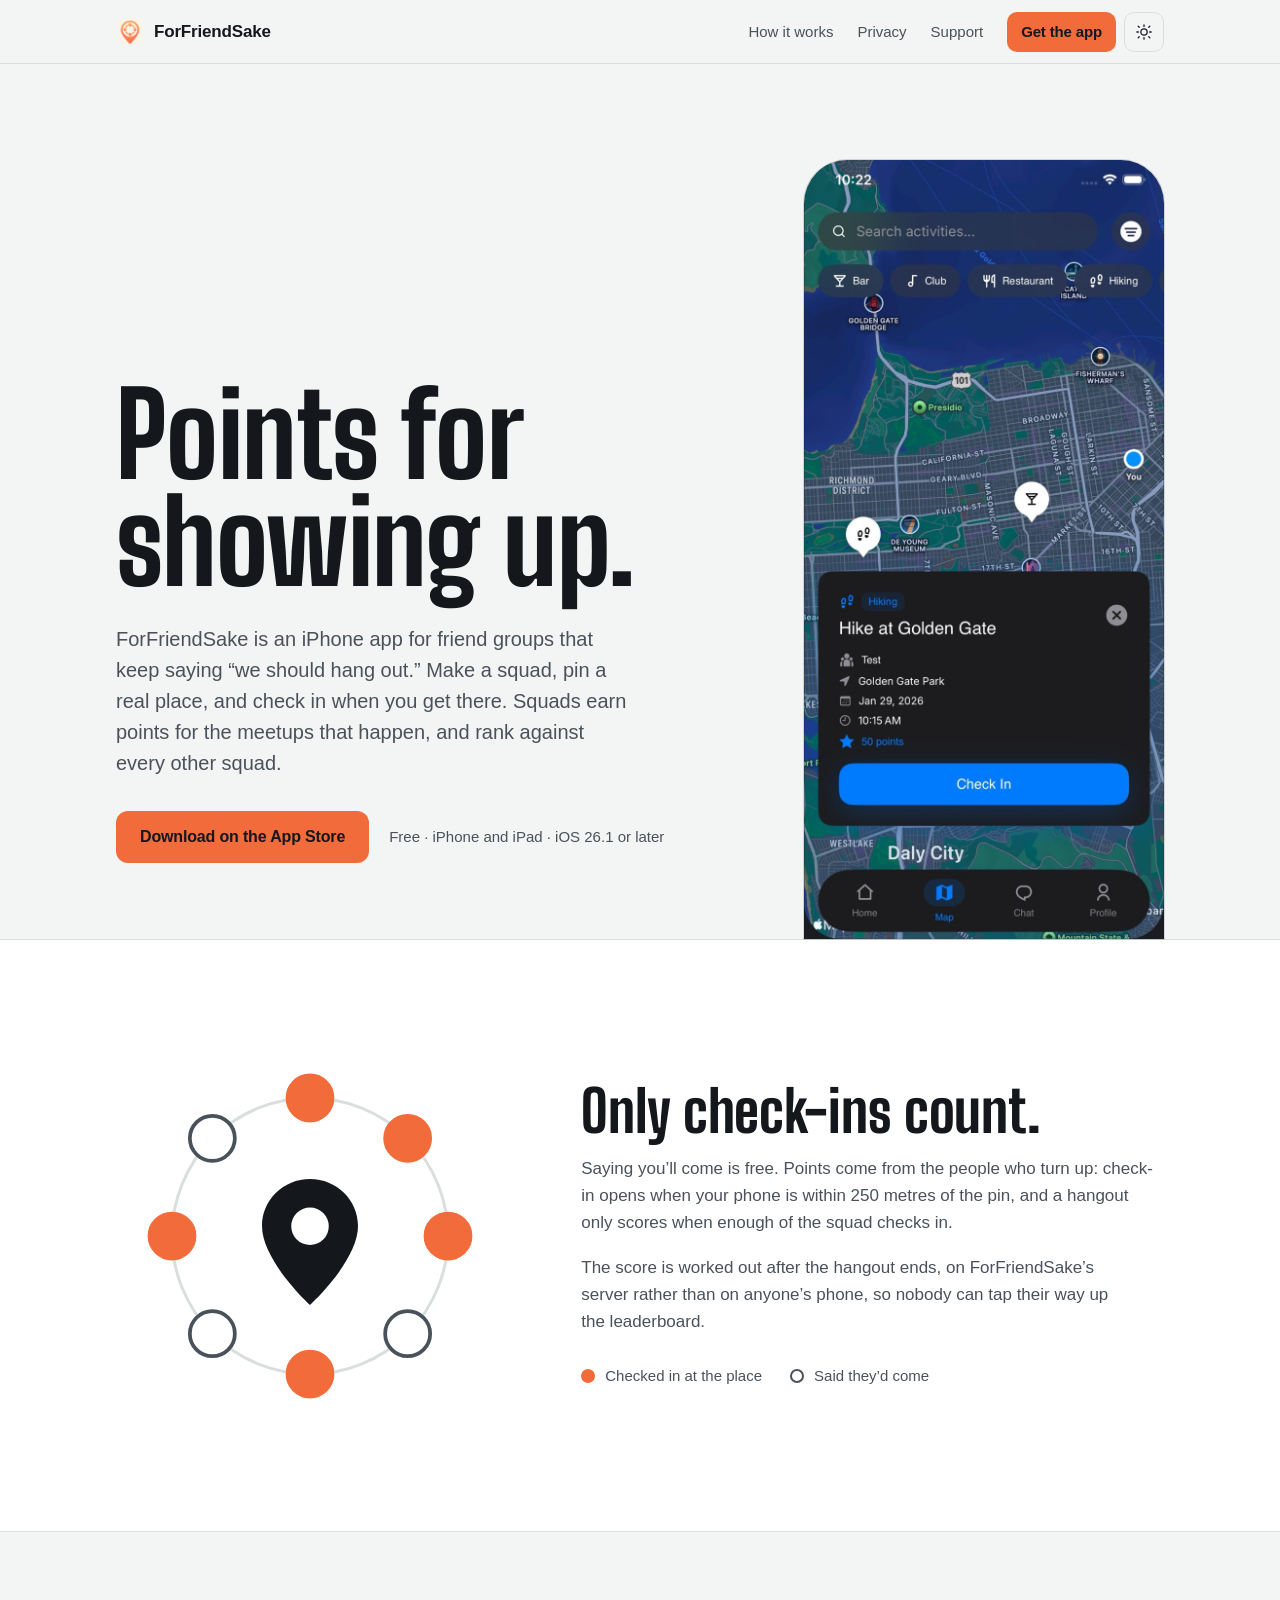
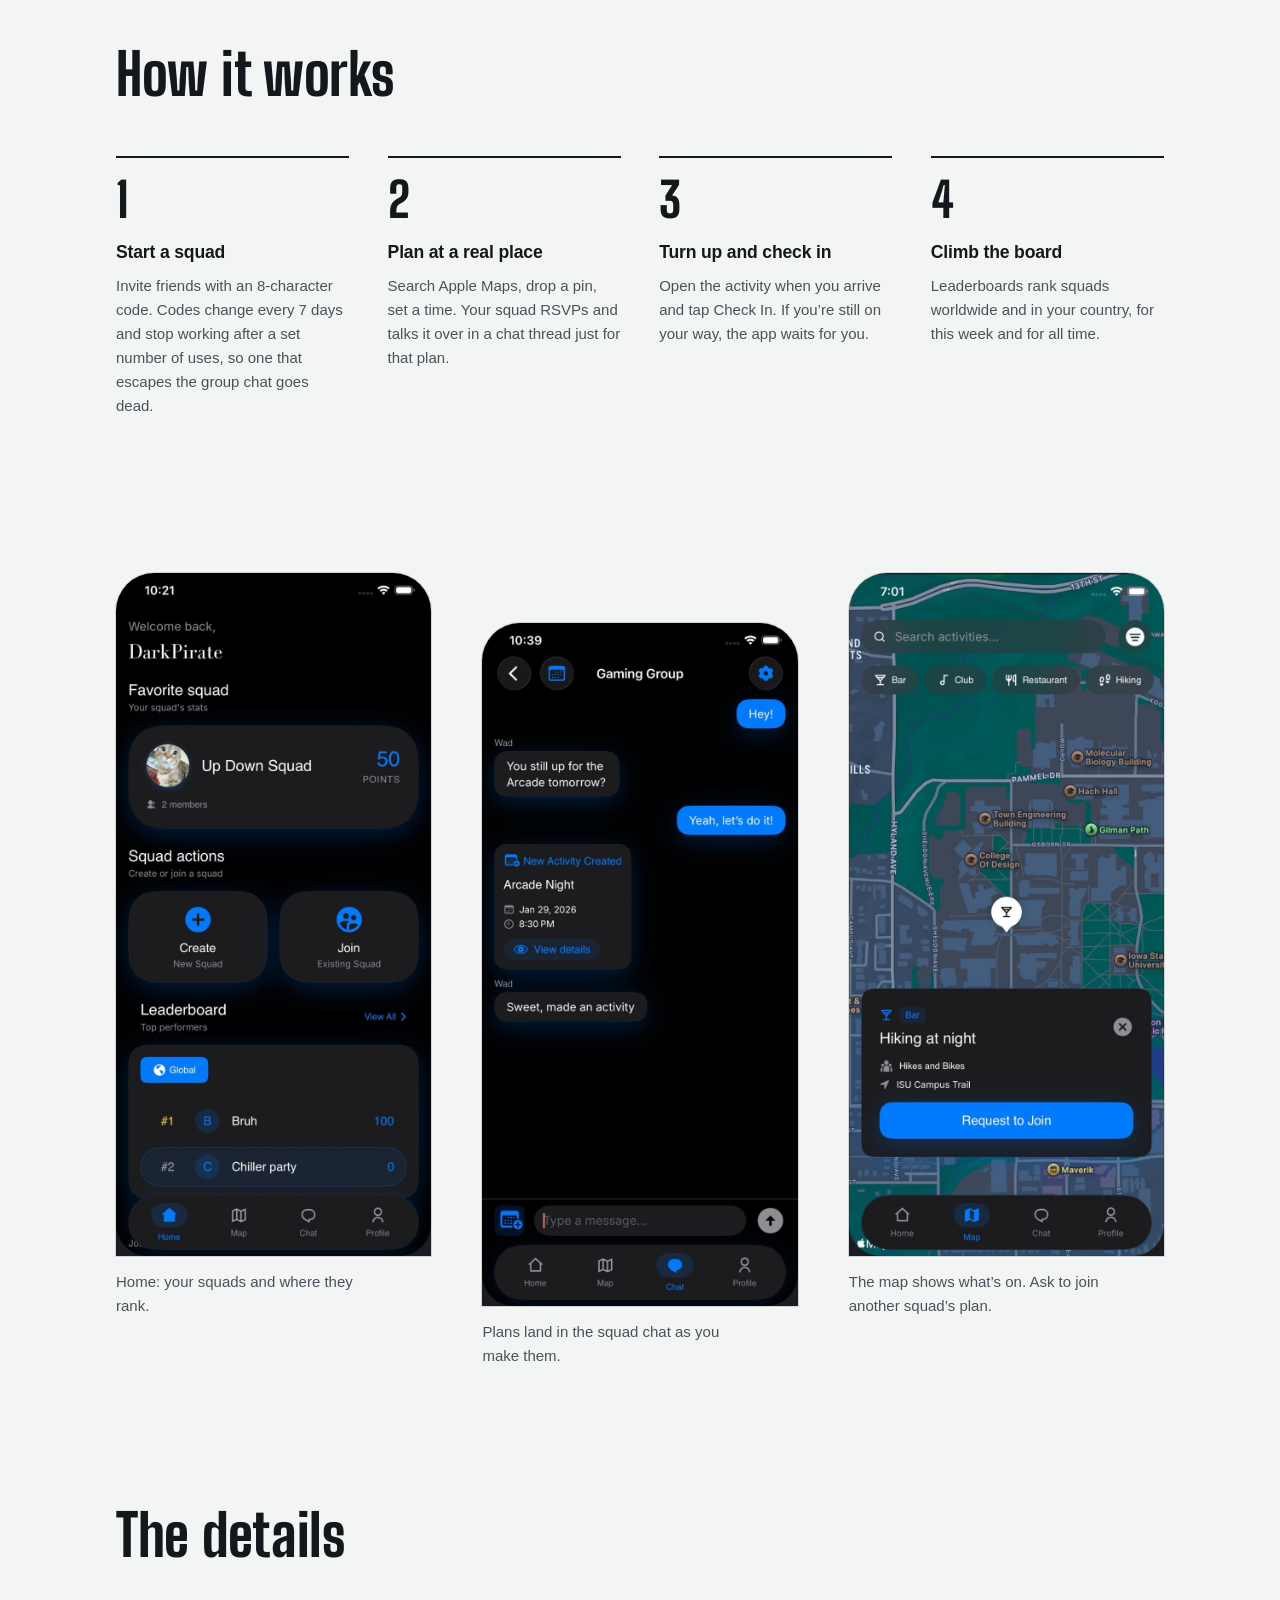
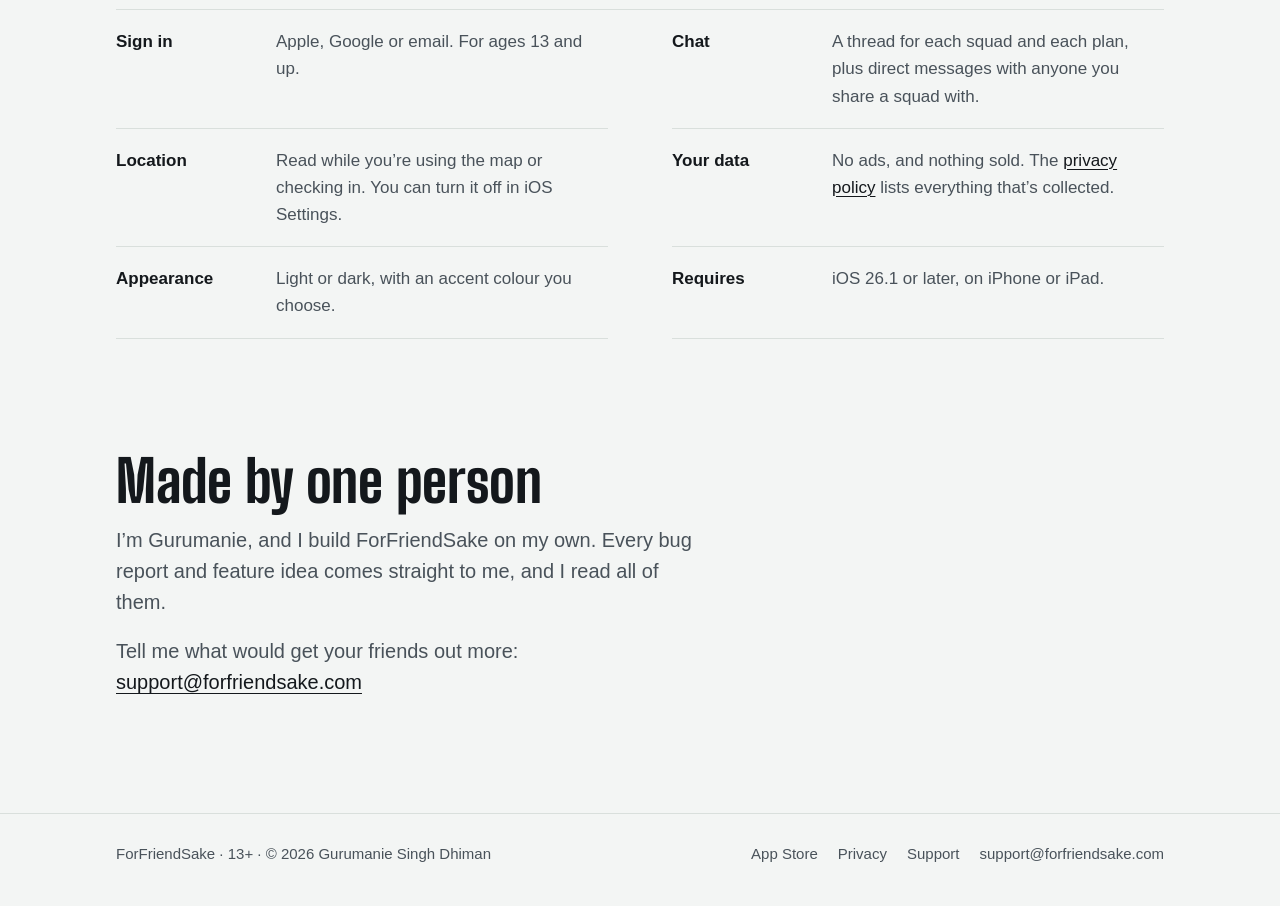
==== commit 35fadd7e: "Merge pull request #1 from gurumanie-singh/redesign/de-slop Redesign/de slop" ====
--- a/index.html
+++ b/index.html
@@ -57,7 +57,6 @@
       <nav aria-label="Primary">
         <ul class="nav-links">
           <li><a class="nav-link" href="#how">How it works</a></li>
-          <li><a class="nav-link" href="#join">Founding Squad</a></li>
           <li><a class="nav-link" href="privacy.html">Privacy</a></li>
           <li><a class="nav-link" href="support.html">Support</a></li>
         </ul>
@@ -77,7 +76,6 @@
   </header>
   <nav class="nav-panel" id="navPanel" aria-label="Mobile">
     <a href="#how">How it works</a>
-    <a href="#join">Founding Squad</a>
     <a href="privacy.html">Privacy</a>
     <a href="support.html">Support</a>
     <a href="https://apps.apple.com/app/id6757169962">App Store</a>
@@ -178,39 +176,10 @@
       </dl>
     </section>
 
-    <section class="section wrap join" id="join" aria-labelledby="join-title">
-      <div class="join-copy">
-        <h2 class="display section-title" id="join-title">Join the Founding Squad</h2>
-        <p>I’m Gurumanie, and I build ForFriendSake on my own. The app is live, and what it does next depends on the people using it. Members get:</p>
-        <ul class="perks">
-          <li><strong>Your name in the release notes</strong> when an idea you sent me ships.</li>
-          <li><strong>Beta builds through TestFlight</strong> before they reach the App Store.</li>
-          <li><strong>A direct line.</strong> Reply to any email and it comes to me.</li>
-        </ul>
-        <p class="join-note">There’s no waiting list. The app is already free on the App Store, and the emails are occasional.</p>
-      </div>
-
-      <form class="join-form" id="joinForm">
-        <div class="field">
-          <label for="joinEmail">Email address</label>
-          <input id="joinEmail" name="email" type="email" autocomplete="email" required maxlength="254" />
-        </div>
-        <fieldset class="field">
-          <legend>Have you tried the app? <span class="optional">Optional</span></legend>
-          <label class="choice"><input type="radio" name="appUsage" value="tried" /> Yes, I’ve used it</label>
-          <label class="choice"><input type="radio" name="appUsage" value="downloaded" /> I downloaded it but haven’t used it much</label>
-          <label class="choice"><input type="radio" name="appUsage" value="not-yet" /> Not yet</label>
-        </fieldset>
-        <div class="field checks">
-          <label class="choice"><input type="checkbox" name="wantsBeta" /> Send me TestFlight beta invites</label>
-          <label class="choice"><input type="checkbox" name="consent" required /> Email me about ForFriendSake: what’s new, beta builds, and the odd question about what to build next. I can unsubscribe at any time.</label>
-          <label class="choice"><input type="checkbox" name="age" required /> I’m 13 or older</label>
-        </div>
-        <div class="cf-turnstile" data-sitekey="TURNSTILE_SITE_KEY" data-theme="auto" data-size="flexible"></div>
-        <button class="btn" type="submit">Join the Founding Squad</button>
-        <p class="form-status" id="joinStatus" role="status" tabindex="-1" hidden></p>
-        <p class="form-fine">How your email is used: <a href="privacy.html#founding-squad">privacy policy</a>.</p>
-      </form>
+    <section class="section wrap maker" aria-labelledby="maker-title">
+      <h2 class="display section-title" id="maker-title">Made by one person</h2>
+      <p>I’m Gurumanie, and I build ForFriendSake on my own. Every bug report and feature idea comes straight to me, and I read all of them.</p>
+      <p>Tell me what would get your friends out more: <a href="mailto:support@forfriendsake.com">support@forfriendsake.com</a></p>
     </section>
   </main>
 
@@ -227,7 +196,5 @@
   </footer>
 
   <script src="site.js" defer></script>
-  <script src="community.js" defer></script>
-  <script src="https://challenges.cloudflare.com/turnstile/v0/api.js" async defer></script>
 </body>
 </html>
--- a/site.css
+++ b/site.css
@@ -317,66 +317,8 @@
   .details > div { grid-template-columns: 1fr; gap: 4px; }
 }
 
-/* Founding Squad */
-.join {
-  display: grid;
-  grid-template-columns: minmax(0, 1fr) minmax(0, 1fr);
-  gap: clamp(32px, 6vw, 88px);
-  align-items: start;
-  padding-top: 0;
-}
-.join-copy p { margin-top: 18px; max-width: 48ch; font-size: var(--fs-lead); line-height: 1.55; }
-.perks { list-style: none; margin-top: 20px; display: grid; gap: 14px; max-width: 48ch; }
-.perks li { padding-left: 26px; position: relative; }
-.perks li::before {
-  content: ""; position: absolute; left: 0; top: 0.45em;
-  width: 12px; height: 12px; border-radius: 50%; background: var(--pin);
-}
-.perks strong { color: var(--ink); }
-.join-copy .join-note { font-size: var(--fs-base); }
-
-.join-form {
-  display: grid; gap: 20px;
-  background: var(--surface);
-  border: 1px solid var(--line);
-  border-radius: 14px;
-  padding: clamp(20px, 3vw, 32px);
-}
-.field { display: grid; gap: 8px; border: 0; min-width: 0; }
-.field > label:not(.choice), .field legend { color: var(--ink); font-weight: 600; font-size: var(--fs-sm); }
-.field legend { margin-bottom: 8px; }
-.optional { color: var(--ink-2); font-weight: 400; margin-left: 6px; }
-.field input[type="email"], .field textarea, .field input[type="text"] {
-  width: 100%;
-  font: inherit; color: var(--ink);
-  background: var(--ground);
-  border: 1px solid var(--line);
-  border-radius: 10px;
-  padding: 12px 14px;
-}
-.field textarea { min-height: 140px; resize: vertical; }
-.field input:focus-visible, .field textarea:focus-visible { outline: 2px solid var(--ink); outline-offset: 1px; }
-.checks { gap: 12px; }
-.choice {
-  display: grid; grid-template-columns: 20px 1fr; gap: 10px; align-items: start;
-  font-size: var(--fs-sm); color: var(--ink-2); font-weight: 400; cursor: pointer;
-}
-.choice input { width: 18px; height: 18px; margin-top: 2px; accent-color: var(--pin); }
-.join-form .btn { justify-self: start; }
-.form-status { font-size: var(--fs-sm); color: var(--ink); padding: 12px 14px; border-radius: 10px; background: var(--ground); }
-.form-status.is-error { color: var(--accent-text); }
-.form-status:focus { outline: none; }
-.form-fine { font-size: 0.8125rem; }
-
-@media (max-width: 820px) {
-  .join { grid-template-columns: 1fr; }
-}
-
-/* Confirm, ideas and unsubscribe pages */
-.flow { max-width: 36rem; }
-.flow .btn { margin-top: 24px; }
-.flow .form-status { margin-top: 20px; }
-.flow .join-form { margin-top: 28px; }
+.maker { padding-top: 0; }
+.maker p { margin-top: 18px; max-width: 52ch; font-size: var(--fs-lead); line-height: 1.55; }
 
 /* Footer */
 .site-footer { border-top: 1px solid var(--line); padding-block: 28px 40px; }
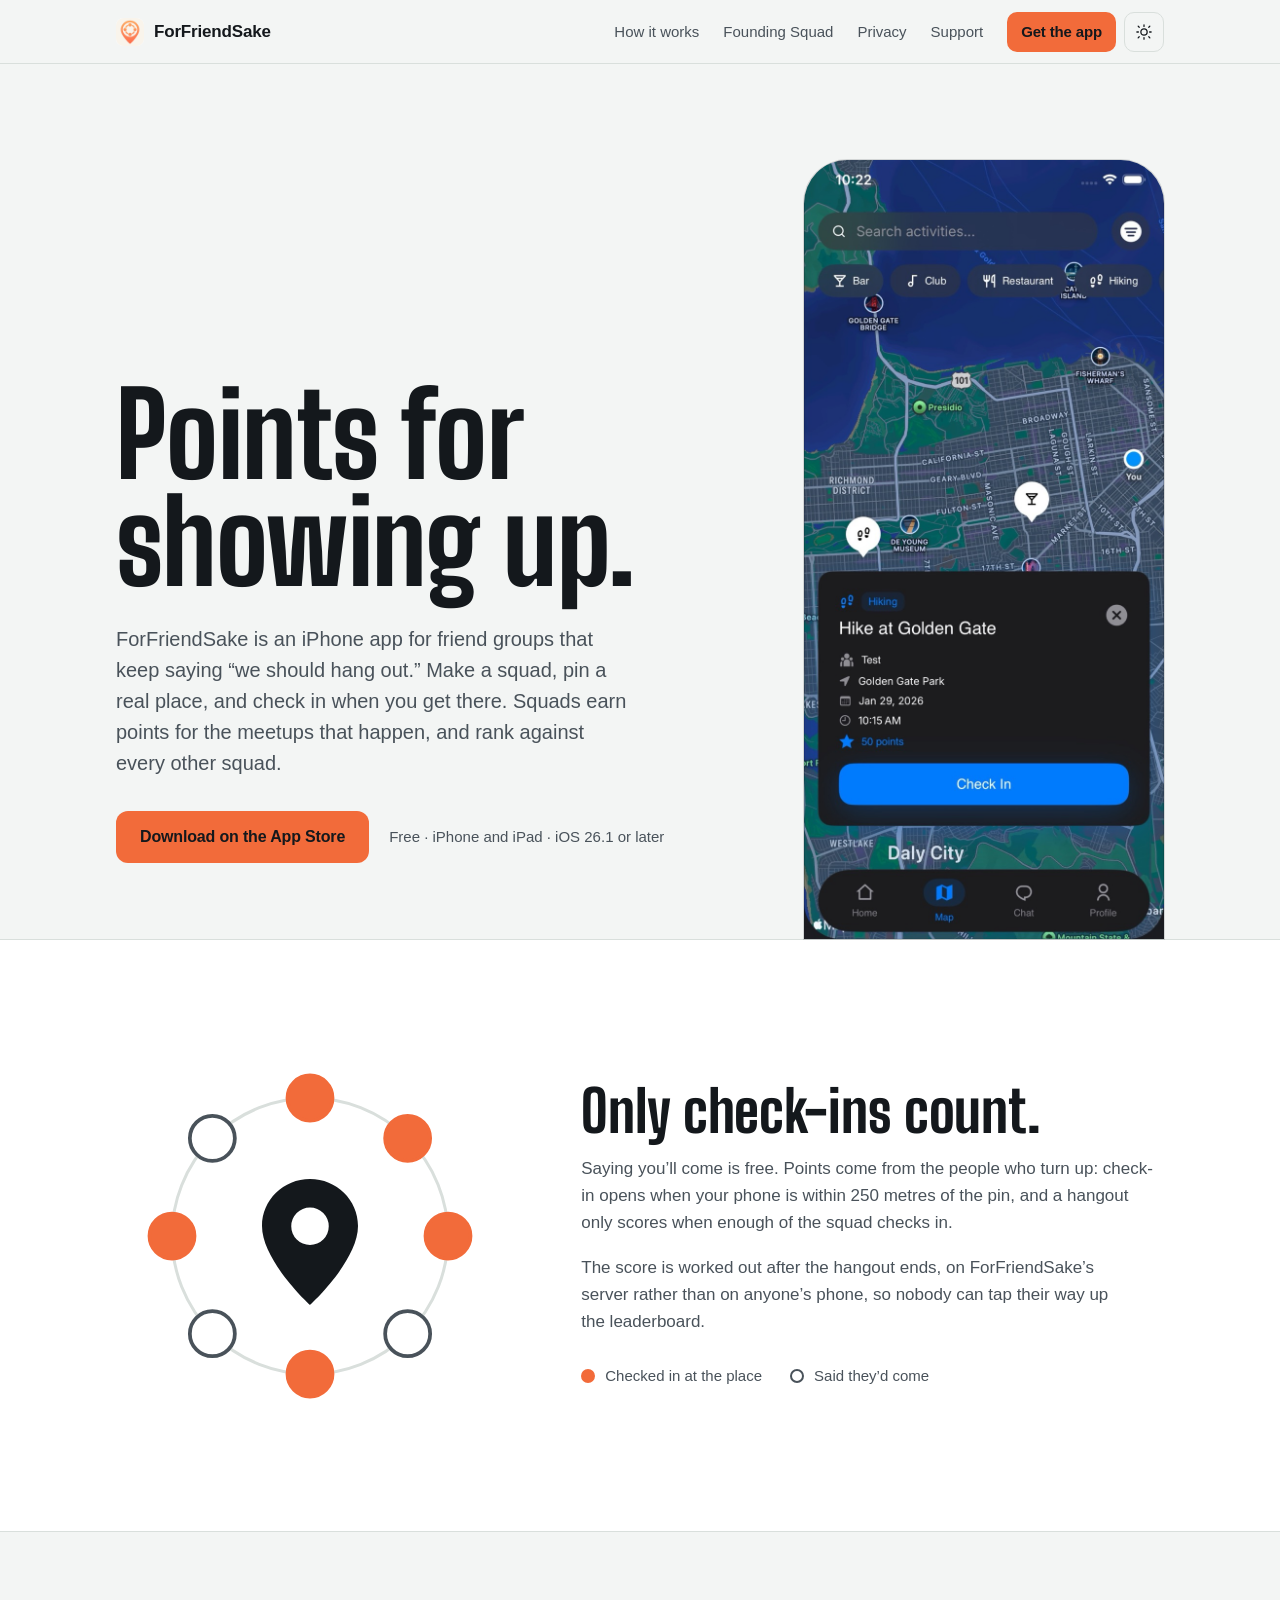
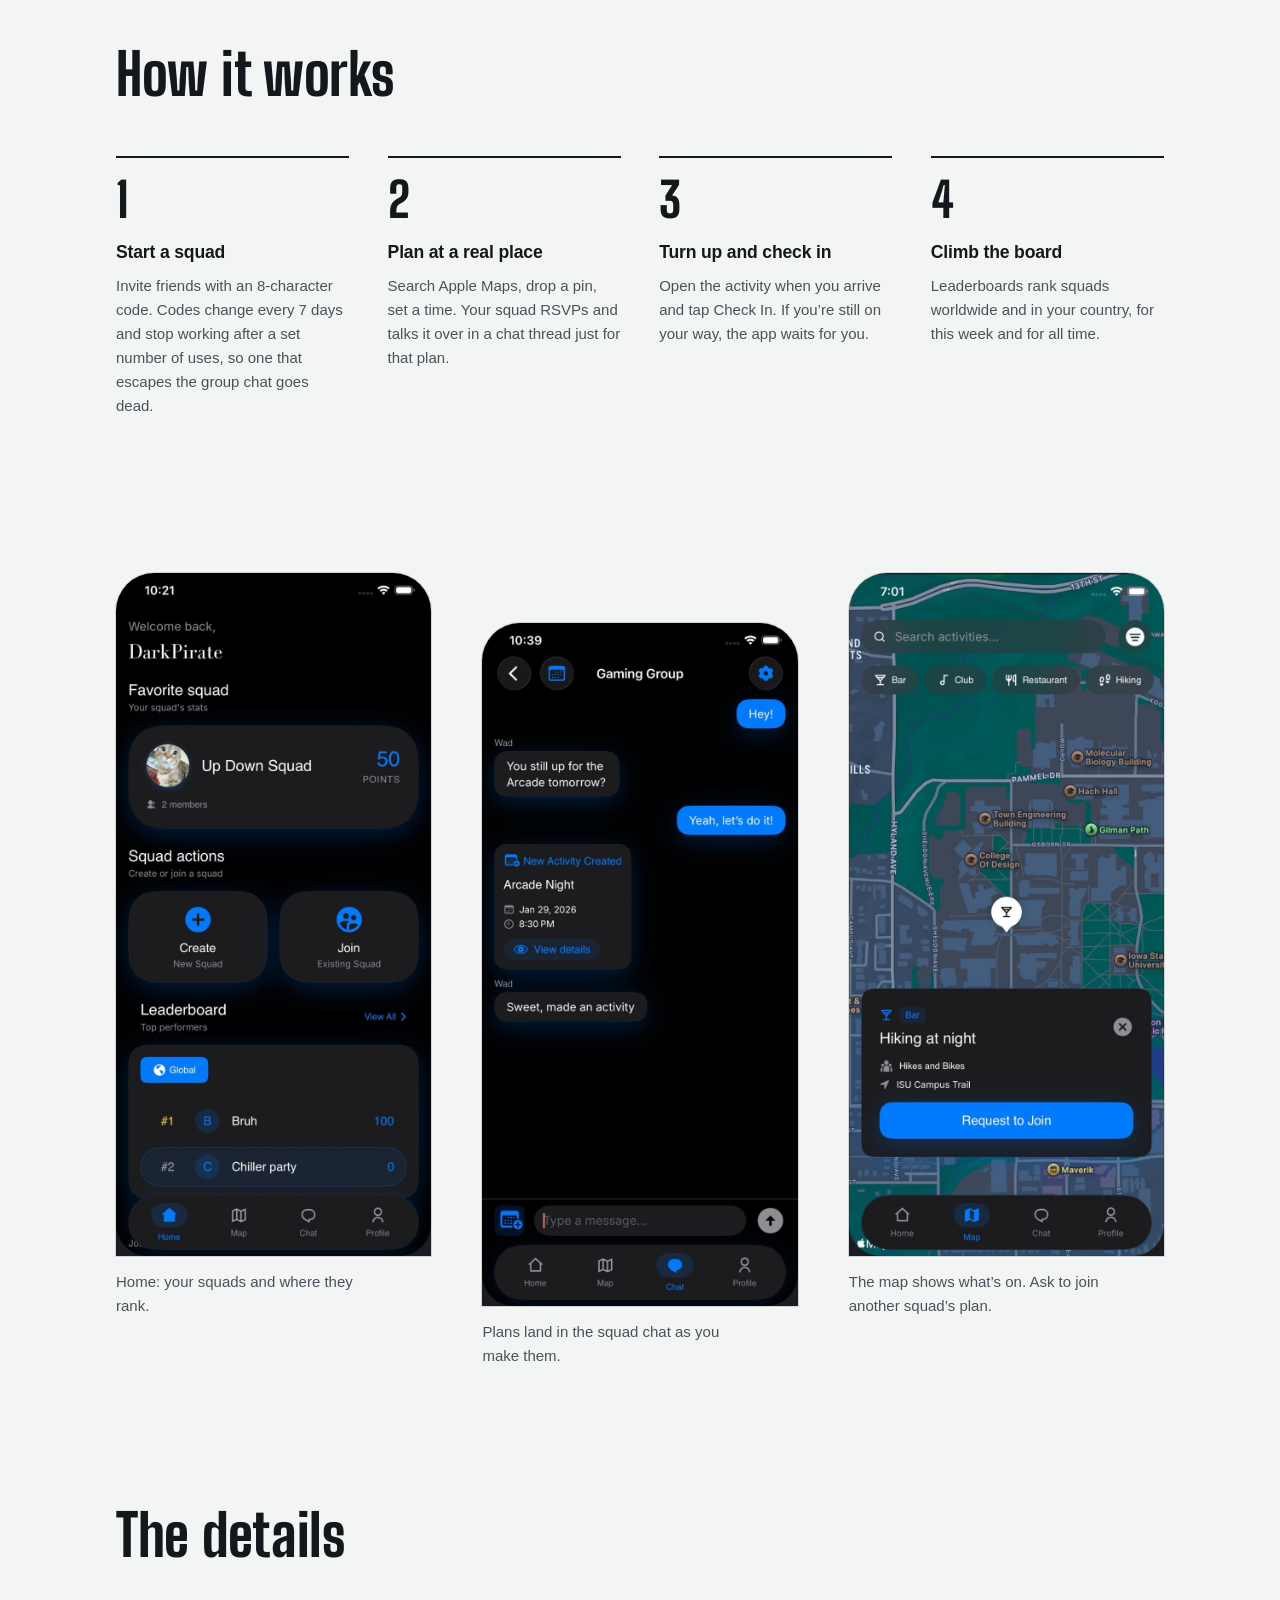
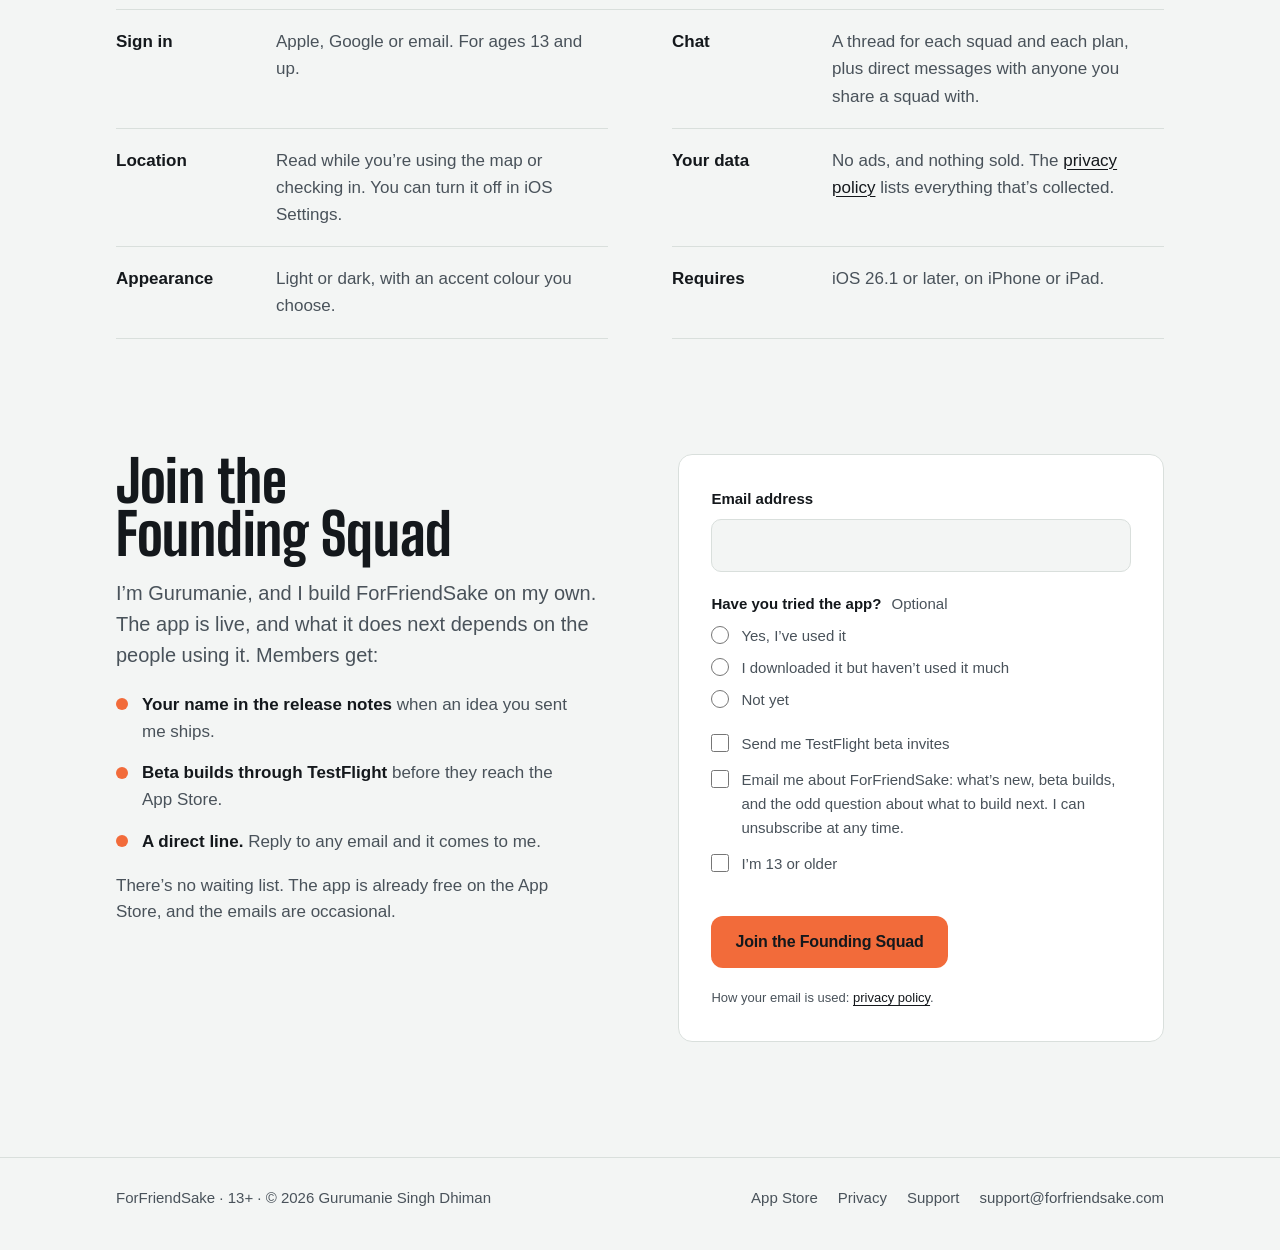
==== commit 25071b67: "Merge pull request #2 from gurumanie-singh/feature/founding-squad Feature/founding squad" ====
--- a/index.html
+++ b/index.html
@@ -57,6 +57,7 @@
       <nav aria-label="Primary">
         <ul class="nav-links">
           <li><a class="nav-link" href="#how">How it works</a></li>
+          <li><a class="nav-link" href="#join">Founding Squad</a></li>
           <li><a class="nav-link" href="privacy.html">Privacy</a></li>
           <li><a class="nav-link" href="support.html">Support</a></li>
         </ul>
@@ -76,6 +77,7 @@
   </header>
   <nav class="nav-panel" id="navPanel" aria-label="Mobile">
     <a href="#how">How it works</a>
+    <a href="#join">Founding Squad</a>
     <a href="privacy.html">Privacy</a>
     <a href="support.html">Support</a>
     <a href="https://apps.apple.com/app/id6757169962">App Store</a>
@@ -176,10 +178,39 @@
       </dl>
     </section>
 
-    <section class="section wrap maker" aria-labelledby="maker-title">
-      <h2 class="display section-title" id="maker-title">Made by one person</h2>
-      <p>I’m Gurumanie, and I build ForFriendSake on my own. Every bug report and feature idea comes straight to me, and I read all of them.</p>
-      <p>Tell me what would get your friends out more: <a href="mailto:support@forfriendsake.com">support@forfriendsake.com</a></p>
+    <section class="section wrap join" id="join" aria-labelledby="join-title">
+      <div class="join-copy">
+        <h2 class="display section-title" id="join-title">Join the Founding Squad</h2>
+        <p>I’m Gurumanie, and I build ForFriendSake on my own. The app is live, and what it does next depends on the people using it. Members get:</p>
+        <ul class="perks">
+          <li><strong>Your name in the release notes</strong> when an idea you sent me ships.</li>
+          <li><strong>Beta builds through TestFlight</strong> before they reach the App Store.</li>
+          <li><strong>A direct line.</strong> Reply to any email and it comes to me.</li>
+        </ul>
+        <p class="join-note">There’s no waiting list. The app is already free on the App Store, and the emails are occasional.</p>
+      </div>
+
+      <form class="join-form" id="joinForm">
+        <div class="field">
+          <label for="joinEmail">Email address</label>
+          <input id="joinEmail" name="email" type="email" autocomplete="email" required maxlength="254" />
+        </div>
+        <fieldset class="field">
+          <legend>Have you tried the app? <span class="optional">Optional</span></legend>
+          <label class="choice"><input type="radio" name="appUsage" value="tried" /> Yes, I’ve used it</label>
+          <label class="choice"><input type="radio" name="appUsage" value="downloaded" /> I downloaded it but haven’t used it much</label>
+          <label class="choice"><input type="radio" name="appUsage" value="not-yet" /> Not yet</label>
+        </fieldset>
+        <div class="field checks">
+          <label class="choice"><input type="checkbox" name="wantsBeta" /> Send me TestFlight beta invites</label>
+          <label class="choice"><input type="checkbox" name="consent" required /> Email me about ForFriendSake: what’s new, beta builds, and the odd question about what to build next. I can unsubscribe at any time.</label>
+          <label class="choice"><input type="checkbox" name="age" required /> I’m 13 or older</label>
+        </div>
+        <div class="cf-turnstile" data-sitekey="TURNSTILE_SITE_KEY" data-theme="auto" data-size="flexible"></div>
+        <button class="btn" type="submit">Join the Founding Squad</button>
+        <p class="form-status" id="joinStatus" role="status" tabindex="-1" hidden></p>
+        <p class="form-fine">How your email is used: <a href="privacy.html#founding-squad">privacy policy</a>.</p>
+      </form>
     </section>
   </main>
 
@@ -196,5 +227,7 @@
   </footer>
 
   <script src="site.js" defer></script>
+  <script src="community.js" defer></script>
+  <script src="https://challenges.cloudflare.com/turnstile/v0/api.js" async defer></script>
 </body>
 </html>
--- a/site.css
+++ b/site.css
@@ -317,8 +317,66 @@
   .details > div { grid-template-columns: 1fr; gap: 4px; }
 }
 
-.maker { padding-top: 0; }
-.maker p { margin-top: 18px; max-width: 52ch; font-size: var(--fs-lead); line-height: 1.55; }
+/* Founding Squad */
+.join {
+  display: grid;
+  grid-template-columns: minmax(0, 1fr) minmax(0, 1fr);
+  gap: clamp(32px, 6vw, 88px);
+  align-items: start;
+  padding-top: 0;
+}
+.join-copy p { margin-top: 18px; max-width: 48ch; font-size: var(--fs-lead); line-height: 1.55; }
+.perks { list-style: none; margin-top: 20px; display: grid; gap: 14px; max-width: 48ch; }
+.perks li { padding-left: 26px; position: relative; }
+.perks li::before {
+  content: ""; position: absolute; left: 0; top: 0.45em;
+  width: 12px; height: 12px; border-radius: 50%; background: var(--pin);
+}
+.perks strong { color: var(--ink); }
+.join-copy .join-note { font-size: var(--fs-base); }
+
+.join-form {
+  display: grid; gap: 20px;
+  background: var(--surface);
+  border: 1px solid var(--line);
+  border-radius: 14px;
+  padding: clamp(20px, 3vw, 32px);
+}
+.field { display: grid; gap: 8px; border: 0; min-width: 0; }
+.field > label:not(.choice), .field legend { color: var(--ink); font-weight: 600; font-size: var(--fs-sm); }
+.field legend { margin-bottom: 8px; }
+.optional { color: var(--ink-2); font-weight: 400; margin-left: 6px; }
+.field input[type="email"], .field textarea, .field input[type="text"] {
+  width: 100%;
+  font: inherit; color: var(--ink);
+  background: var(--ground);
+  border: 1px solid var(--line);
+  border-radius: 10px;
+  padding: 12px 14px;
+}
+.field textarea { min-height: 140px; resize: vertical; }
+.field input:focus-visible, .field textarea:focus-visible { outline: 2px solid var(--ink); outline-offset: 1px; }
+.checks { gap: 12px; }
+.choice {
+  display: grid; grid-template-columns: 20px 1fr; gap: 10px; align-items: start;
+  font-size: var(--fs-sm); color: var(--ink-2); font-weight: 400; cursor: pointer;
+}
+.choice input { width: 18px; height: 18px; margin-top: 2px; accent-color: var(--pin); }
+.join-form .btn { justify-self: start; }
+.form-status { font-size: var(--fs-sm); color: var(--ink); padding: 12px 14px; border-radius: 10px; background: var(--ground); }
+.form-status.is-error { color: var(--accent-text); }
+.form-status:focus { outline: none; }
+.form-fine { font-size: 0.8125rem; }
+
+@media (max-width: 820px) {
+  .join { grid-template-columns: 1fr; }
+}
+
+/* Confirm, ideas and unsubscribe pages */
+.flow { max-width: 36rem; }
+.flow .btn { margin-top: 24px; }
+.flow .form-status { margin-top: 20px; }
+.flow .join-form { margin-top: 28px; }
 
 /* Footer */
 .site-footer { border-top: 1px solid var(--line); padding-block: 28px 40px; }
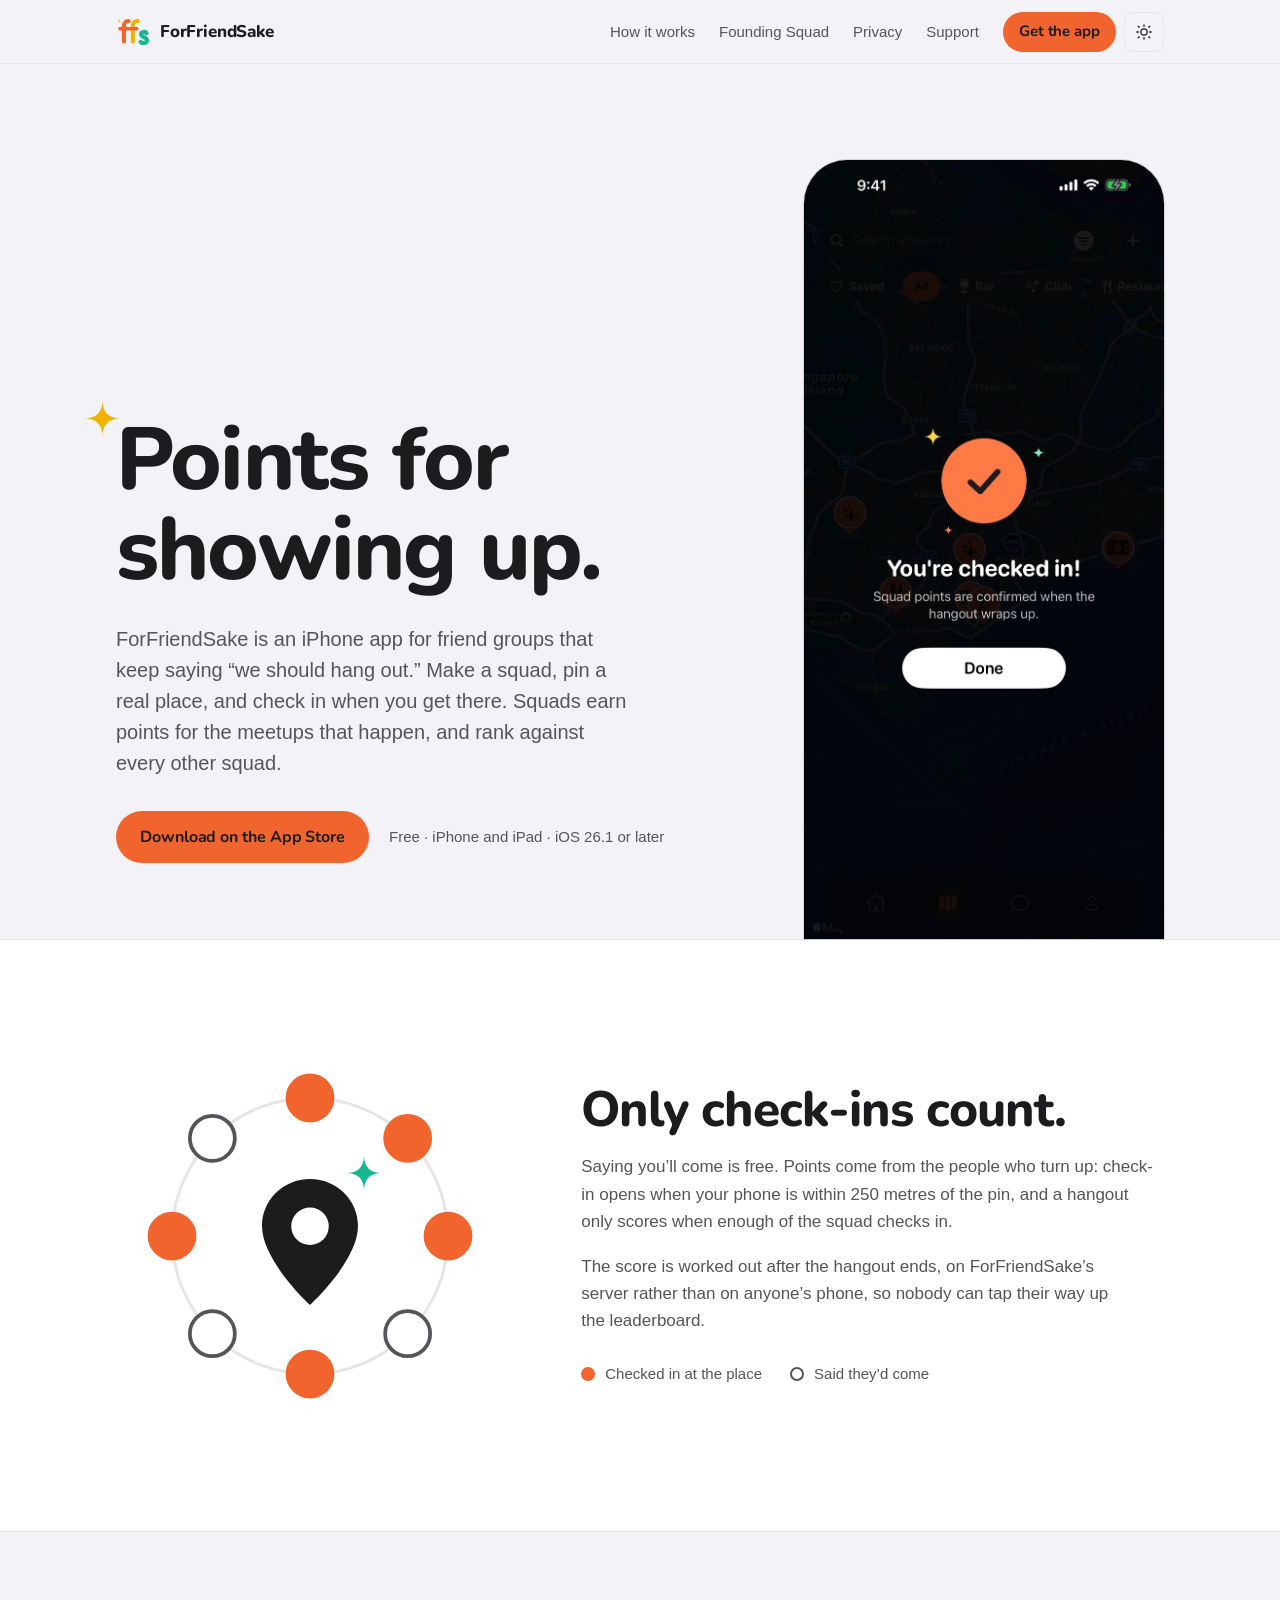
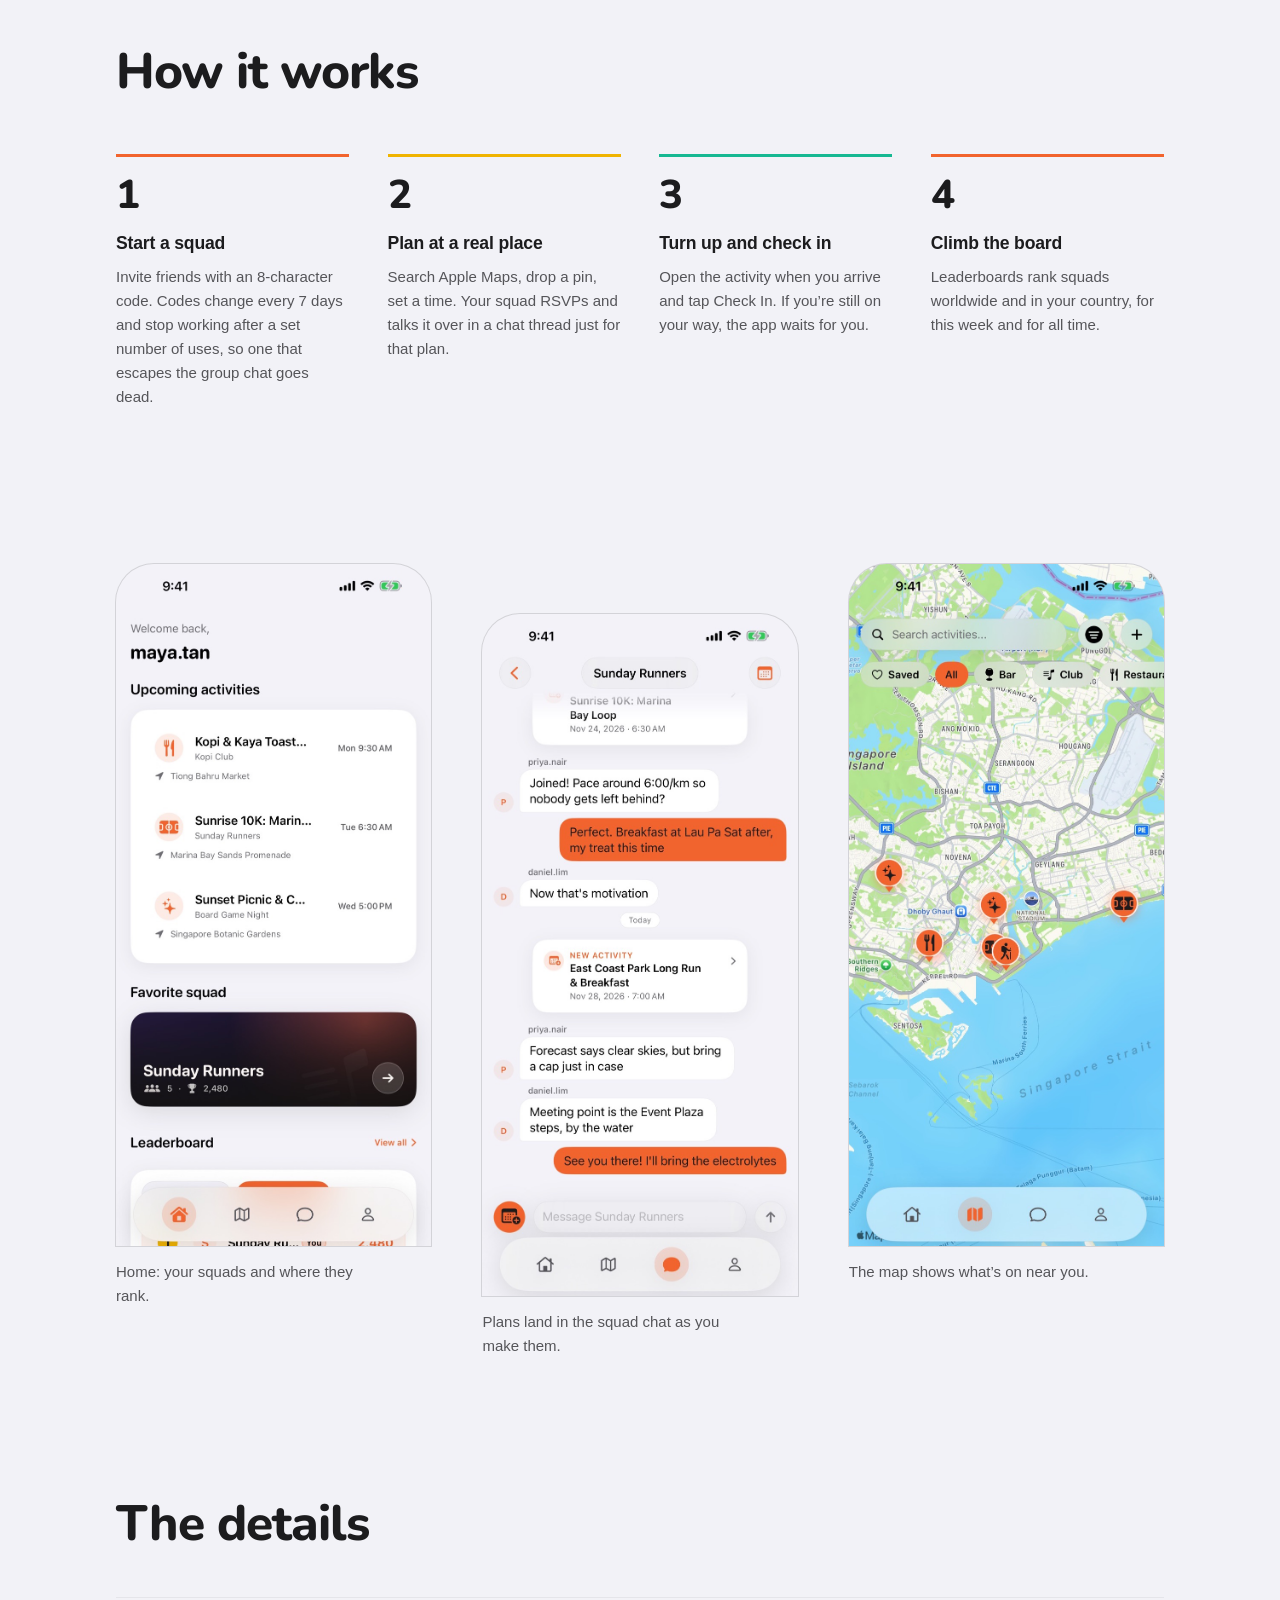
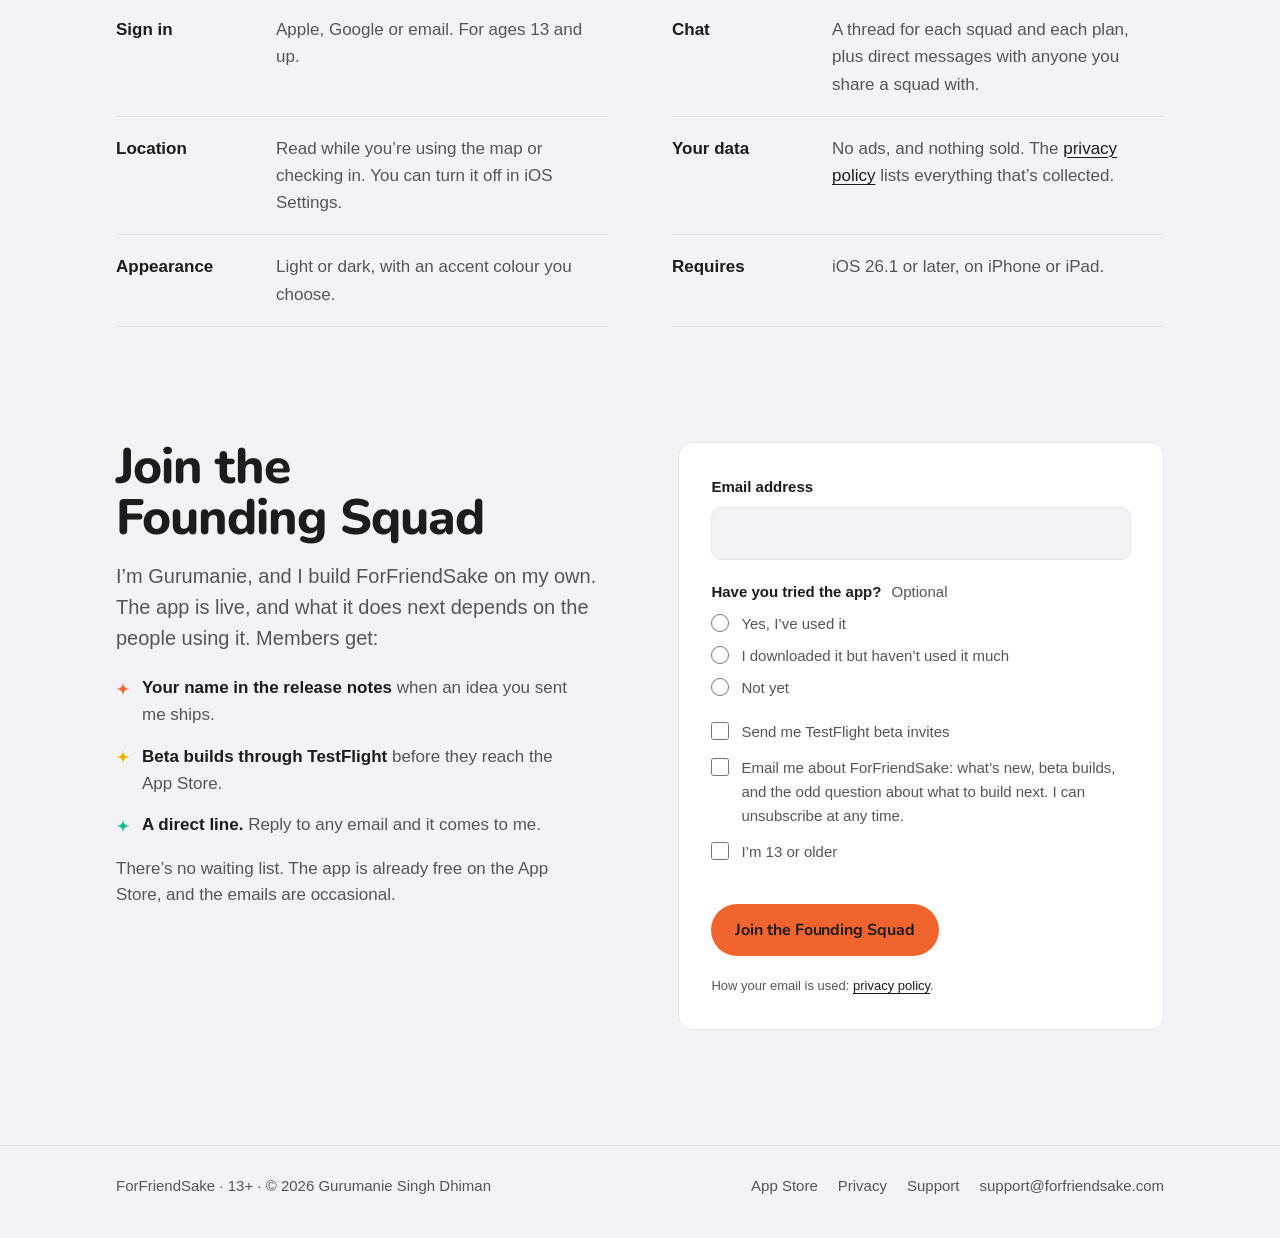
==== commit 0af006d9: "Brand refresh: ffs mark, orange accent, rounded type, new screenshots Matches the app's new icon. In" ====
--- a/index.html
+++ b/index.html
@@ -26,11 +26,11 @@
   <meta property="og:image:width" content="1200" />
   <meta property="og:image:height" content="630" />
   <meta name="twitter:card" content="summary_large_image" />
-  <meta name="theme-color" content="#F3F5F4" media="(prefers-color-scheme: light)" />
-  <meta name="theme-color" content="#0E1113" media="(prefers-color-scheme: dark)" />
+  <meta name="theme-color" content="#F2F2F7" media="(prefers-color-scheme: light)" />
+  <meta name="theme-color" content="#000000" media="(prefers-color-scheme: dark)" />
   <link rel="preconnect" href="https://fonts.googleapis.com" />
   <link rel="preconnect" href="https://fonts.gstatic.com" crossorigin />
-  <link href="https://fonts.googleapis.com/css2?family=Big+Shoulders+Display:wght@800&display=swap" rel="stylesheet" />
+  <link href="https://fonts.googleapis.com/css2?family=Nunito:wght@800&display=swap" rel="stylesheet" />
   <link rel="stylesheet" href="site.css" />
   <script type="application/ld+json">
   {
@@ -51,7 +51,7 @@
   <header class="site-nav">
     <div class="nav-inner">
       <a class="nav-brand" href="index.html">
-        <img src="assets/icon.png" width="28" height="28" alt="" />
+        <svg class="mark" viewBox="177 185 927 765" width="34" height="28" aria-hidden="true" focusable="false"><path class="m-y" d="M260 210 Q260 270 320 270 Q260 270 260 330 Q260 270 200 270 Q260 270 260 210 Z"/><path class="m-m" d="M1010 600 C988 552 860 548 860 628 C860 708 1024 704 1024 792 C1024 880 872 890 846 836"/><path class="m-o" d="M392 830 V430 C392 310 446 258 522 266"/><path class="m-y" d="M636 830 V430 C636 310 690 258 766 266"/><path class="m-o m-arm" d="M282 480 H746"/></svg>
         ForFriendSake
       </a>
       <nav aria-label="Primary">
@@ -86,7 +86,7 @@
   <main id="main">
     <section class="hero wrap">
       <div class="hero-copy">
-        <h1 class="display hero-title">Points for showing up.</h1>
+        <h1 class="display hero-title"><svg class="hero-spark" viewBox="0 0 120 120" aria-hidden="true" focusable="false"><path d="M60 0 Q60 60 120 60 Q60 60 60 120 Q60 60 0 60 Q60 60 60 0 Z"/></svg>Points for showing up.</h1>
         <p class="hero-lead">ForFriendSake is an iPhone app for friend groups that keep saying “we should hang out.” Make a squad, pin a real place, and check in when you get there. Squads earn points for the meetups that happen, and rank against every other squad.</p>
         <p class="hero-actions">
           <a class="btn" href="https://apps.apple.com/app/id6757169962">Download on the App Store</a>
@@ -94,7 +94,7 @@
         </p>
       </div>
       <figure class="phone hero-phone">
-        <img src="assets/screens/checkin.jpg" width="739" height="1600" alt="The ForFriendSake map with an activity called Hike at Golden Gate selected and a Check In button." />
+        <img src="assets/screens/checkin.jpg" width="739" height="1600" alt="The check-in screen: an orange tick with sparkles and the words You're checked in!" />
       </figure>
     </section>
 
@@ -114,6 +114,7 @@
             <circle class="dot" cx="54.9" cy="54.9" r="15" />
           </g>
           <path class="ring-pin" d="M120 82c-17.7 0-32 14-32 31.4 0 23.3 32 52.6 32 52.6s32-29.3 32-52.6C152 96 137.7 82 120 82Zm0 44a12.5 12.5 0 1 1 0-25 12.5 12.5 0 0 1 0 25Z" />
+          <path class="ring-spark" d="M156 66 Q156 78 168 78 Q156 78 156 90 Q156 78 144 78 Q156 78 156 66 Z" />
         </svg>
         <div class="ring-copy">
           <h2 class="display section-title" id="ring-title">Only check-ins count.</h2>
@@ -152,16 +153,16 @@
     <section class="section screens" aria-label="Screens from the app">
       <div class="screens-row">
         <figure class="phone">
-          <img src="assets/screens/home.jpg" width="739" height="1600" loading="lazy" alt="Home screen showing a favourite squad with 50 points, buttons to create or join a squad, and the global leaderboard." />
+          <img src="assets/screens/home.jpg" width="739" height="1600" loading="lazy" alt="Home screen with upcoming activities at Tiong Bahru Market and Marina Bay, the favourite squad Sunday Runners, and the leaderboard." />
           <figcaption>Home: your squads and where they rank.</figcaption>
         </figure>
         <figure class="phone">
-          <img src="assets/screens/squad-chat.jpg" width="739" height="1600" loading="lazy" alt="A squad chat with a new activity, Arcade Night, posted as a card in the conversation." />
+          <img src="assets/screens/squad-chat.jpg" width="739" height="1600" loading="lazy" alt="The Sunday Runners squad chat, with a new activity, East Coast Park Long Run, posted as a card in the conversation." />
           <figcaption>Plans land in the squad chat as you make them.</figcaption>
         </figure>
         <figure class="phone">
-          <img src="assets/screens/map-request.jpg" width="739" height="1600" loading="lazy" alt="The map with activity pins filtered by type, and a Request to Join button on another squad's hike." />
-          <figcaption>The map shows what’s on. Ask to join another squad’s plan.</figcaption>
+          <img src="assets/screens/map-request.jpg" width="739" height="1600" loading="lazy" alt="The map of Singapore with activity pins around Marina Bay, the city and the Botanic Gardens." />
+          <figcaption>The map shows what’s on near you.</figcaption>
         </figure>
       </div>
     </section>
--- a/site.css
+++ b/site.css
@@ -1,27 +1,32 @@
 /* ForFriendSake marketing site.
-   Pin orange is the app icon's colour. It is used flat, for the primary
-   action and the check-in state, and nowhere decorative.
-   Orange is never a text colour on the light ground (fails contrast);
-   text accents use --accent-text. */
+   Brand refresh 2026-11-21: matches the app and the "ffs" mark.
+   --accent fills buttons (#F2642E light with an ink label, 5.38:1; #FF7A45
+   dark). --accent-text is for small orange text (#C2410C light, 5.18:1). --orange / --yellow / --mint are the mark's own
+   colours: graphics only, never text. Spec:
+   docs/design/2026-11-21-brand-refresh-spec.md § 5 (app repo). */
 
 *, *::before, *::after { box-sizing: border-box; margin: 0; padding: 0; }
 
 :root {
-  --ground:       #F3F5F4;
+  --ground:       #F2F2F7;
   --surface:      #FFFFFF;
-  --ink:          #14181C;
-  --ink-2:        #49525A;
-  --line:         #D9DFDC;
-  --pin:          #F26B3A;
-  --on-pin:       #14181C;
-  --accent-text:  #B23C10;
-  --phone-edge:   rgba(20, 24, 28, 0.14);
-
-  --font-display: "Big Shoulders Display", "Arial Narrow", "Helvetica Neue", sans-serif;
+  --ink:          #1C1C1E;
+  --ink-2:        #555559;
+  --line:         #E5E5EA;
+  --accent:       #F2642E;
+  --on-accent:    #1C1C1E;
+  --accent-text:  #C2410C;   /* small orange text (errors): 5.18:1 on white */
+  --orange:       #F2642E;
+  --yellow:       #F0B400;
+  --mint:         #16B892;
+  --on-trio:      #1C1C1E;
+  --phone-edge:   rgba(28, 28, 30, 0.14);
+
+  --font-display: ui-rounded, "SF Pro Rounded", "Nunito", system-ui, -apple-system, sans-serif;
   --font-body:    -apple-system, BlinkMacSystemFont, "SF Pro Text", "Segoe UI", Roboto, sans-serif;
 
-  --fs-hero:  clamp(3.4rem, 9.5vw, 7.25rem);
-  --fs-h2:    clamp(2.2rem, 5vw, 3.6rem);
+  --fs-hero:  clamp(2.75rem, 7.5vw, 5.5rem);
+  --fs-h2:    clamp(2rem, 4.4vw, 3.1rem);
   --fs-lead:  clamp(1.075rem, 1.6vw, 1.25rem);
   --fs-base:  1.0625rem;
   --fs-sm:    0.9375rem;
@@ -32,19 +37,24 @@
   --nav-h: 64px;
   --ease-out: cubic-bezier(0.22, 1, 0.36, 1);
 
+  --spark-mask: url("data:image/svg+xml,%3Csvg xmlns='http://www.w3.org/2000/svg' viewBox='0 0 120 120'%3E%3Cpath d='M60 0 Q60 60 120 60 Q60 60 60 120 Q60 60 0 60 Q60 60 60 0 Z'/%3E%3C/svg%3E");
+
   color-scheme: light;
 }
 
 :root[data-theme="dark"] {
-  --ground:       #0E1113;
-  --surface:      #171B1E;
-  --ink:          #EEF1F2;
-  --ink-2:        #A7B0B7;
-  --line:         #283035;
-  --pin:          #F47A4C;
-  --on-pin:       #14181C;
-  --accent-text:  #F7A37F;
-  --phone-edge:   rgba(238, 241, 242, 0.16);
+  --ground:       #000000;
+  --surface:      #1C1C1E;
+  --ink:          #F2F2F7;
+  --ink-2:        #AEAEB2;
+  --line:         #2C2C2E;
+  --accent:       #FF7A45;
+  --on-accent:    #1C1C1E;
+  --accent-text:  #FF7A45;
+  --orange:       #FF7A45;
+  --yellow:       #FFD447;
+  --mint:         #7CF0D2;
+  --phone-edge:   rgba(242, 242, 247, 0.16);
   color-scheme: dark;
 }
 
@@ -65,7 +75,7 @@
 a { color: var(--ink); text-decoration-thickness: 1px; text-underline-offset: 0.2em; }
 a:hover { color: var(--accent-text); }
 :focus-visible { outline: 2px solid var(--ink); outline-offset: 3px; border-radius: 4px; }
-::selection { background: var(--pin); color: var(--on-pin); }
+::selection { background: var(--yellow); color: var(--on-trio); }
 
 .wrap { width: 100%; max-width: var(--max); margin-inline: auto; padding-inline: var(--gutter); }
 
@@ -73,8 +83,8 @@
   font-family: var(--font-display);
   font-weight: 800;
   color: var(--ink);
-  line-height: 0.92;
-  letter-spacing: -0.005em;
+  line-height: 1.02;
+  letter-spacing: -0.02em;
   text-wrap: balance;
 }
 
@@ -100,9 +110,16 @@
 }
 .nav-brand {
   display: inline-flex; align-items: center; gap: 10px;
-  color: var(--ink); text-decoration: none; font-weight: 650; letter-spacing: -0.01em;
-}
-.nav-brand img { border-radius: 7px; }
+  color: var(--ink); text-decoration: none;
+  font: 800 1.0625rem/1 var(--font-display); letter-spacing: -0.01em;
+}
+/* The mark, recoloured by the theme variables (no second SVG). */
+.mark path { fill: none; stroke-linecap: round; stroke-width: 112; }
+.mark .m-arm { stroke-width: 96; }
+.mark .m-o { stroke: var(--orange); }
+.mark .m-y { stroke: var(--yellow); }
+.mark path.m-y:first-child { fill: var(--yellow); stroke: none; }
+.mark .m-m { stroke: var(--mint); }
 .nav-inner > nav { margin-left: auto; }
 .nav-links { display: flex; gap: 24px; list-style: none; }
 .nav-link { color: var(--ink-2); text-decoration: none; font-size: var(--fs-sm); font-weight: 500; }
@@ -149,15 +166,15 @@
 .btn {
   display: inline-flex; align-items: center; justify-content: center;
   min-height: 52px; padding: 0 24px;
-  border-radius: 12px; border: 0;
-  background: var(--pin); color: var(--on-pin);
-  font: 650 1rem/1 var(--font-body); letter-spacing: -0.01em;
+  border-radius: 999px; border: 0;
+  background: var(--accent); color: var(--on-accent);
+  font: 700 1rem/1 var(--font-display); letter-spacing: -0.005em;
   text-decoration: none; cursor: pointer;
   transition: background-color 150ms ease;
 }
-.btn:hover { color: var(--on-pin); background: color-mix(in srgb, var(--pin) 88%, var(--ink)); }
-.btn:active { background: color-mix(in srgb, var(--pin) 78%, var(--ink)); }
-.btn-small { white-space: nowrap; min-height: 40px; padding: 0 14px; border-radius: 10px; font-size: var(--fs-sm); }
+.btn:hover { color: var(--on-accent); background: color-mix(in srgb, var(--accent) 88%, var(--ink)); }
+.btn:active { background: color-mix(in srgb, var(--accent) 78%, var(--ink)); }
+.btn-small { white-space: nowrap; min-height: 40px; padding: 0 16px; border-radius: 999px; font-size: var(--fs-sm); }
 
 /* Phones: crops of the App Store screenshots, corners clipped to the screen. */
 .phone { margin: 0; }
@@ -178,8 +195,14 @@
   align-items: end;
   padding-top: clamp(48px, 8vw, 96px);
 }
+.hero > * { min-width: 0; }
 .hero-copy { padding-bottom: clamp(32px, 6vw, 88px); }
-.hero-title { font-size: var(--fs-hero); max-width: 10.5ch; }
+.hero-title { font-size: var(--fs-hero); max-width: 12ch; position: relative; }
+/* The mark's sparkle, top-left of the first word, as on the icon. */
+.hero-spark {
+  position: absolute; width: 0.42em; height: 0.42em;
+  left: -0.36em; top: -0.18em; fill: var(--yellow);
+}
 .hero-lead { margin-top: 28px; font-size: var(--fs-lead); line-height: 1.55; max-width: 46ch; text-wrap: pretty; }
 .hero-actions { margin-top: 32px; display: flex; flex-wrap: wrap; align-items: center; gap: 12px 20px; }
 .hero-meta { font-size: var(--fs-sm); }
@@ -204,17 +227,26 @@
 .ring-track { fill: none; stroke: var(--line); stroke-width: 2; }
 .ring-pin { fill: var(--ink); }
 .dot { fill: var(--surface); stroke: var(--ink-2); stroke-width: 2.5; }
-.dot.is-in { fill: var(--pin); stroke: var(--pin); }
+.dot.is-in { fill: var(--orange); stroke: var(--orange); }
+.ring-spark { fill: var(--mint); }
 .ring-copy p { margin-top: 18px; max-width: var(--measure); text-wrap: pretty; }
 .ring-key { list-style: none; margin-top: 28px; display: flex; flex-wrap: wrap; gap: 10px 28px; font-size: var(--fs-sm); }
 .ring-key li { display: inline-flex; align-items: center; gap: 10px; }
 .key-dot { width: 14px; height: 14px; border-radius: 50%; border: 2px solid var(--ink-2); }
-.key-dot.is-in { background: var(--pin); border-color: var(--pin); }
+.key-dot.is-in { background: var(--orange); border-color: var(--orange); }
 
 @media (prefers-reduced-motion: no-preference) {
   .ring.will-fill .dot.is-in { fill: var(--surface); stroke: var(--ink-2); }
   .ring.will-fill .ring-track { stroke-dasharray: 100; stroke-dashoffset: 100; }
   .ring.will-fill .ring-pin { opacity: 0; transform: translateY(-18px); }
+  .ring.will-fill .ring-spark { opacity: 0; transform: scale(0.3); }
+  .ring-spark { transform-box: fill-box; transform-origin: center; }
+  .ring.is-filled .ring-spark {
+    opacity: 1; transform: none;
+    transition: opacity 260ms ease, transform 520ms cubic-bezier(0.34, 1.56, 0.64, 1);
+    transition-delay: calc(4 * 140ms + 900ms);
+  }
+  .hero-spark { animation: spark-in 520ms cubic-bezier(0.34, 1.56, 0.64, 1) 300ms both; transform-origin: center; }
   .ring-pin { transform-box: fill-box; transform-origin: 50% 100%; }
   .ring.is-filled .ring-track {
     stroke-dashoffset: 0;
@@ -225,7 +257,7 @@
     transition: opacity 300ms ease 200ms, transform 520ms var(--ease-out) 200ms;
   }
   .ring.is-filled .dot.is-in {
-    fill: var(--pin); stroke: var(--pin);
+    fill: var(--orange); stroke: var(--orange);
     transition: fill 220ms ease, stroke 220ms ease;
     transition-delay: calc(var(--i) * 140ms + 700ms);
   }
@@ -265,7 +297,8 @@
 
 /* Sections */
 .section { padding-block: clamp(64px, 9vw, 120px); }
-.section-title { font-size: var(--fs-h2); }
+.section-title { font-size: var(--fs-h2); overflow-wrap: break-word; }
+.join > * { min-width: 0; }
 
 .steps {
   list-style: none; counter-reset: step;
@@ -273,11 +306,13 @@
   gap: 32px clamp(20px, 3vw, 40px);
   margin-top: clamp(32px, 5vw, 56px);
 }
-.steps li { counter-increment: step; border-top: 2px solid var(--ink); padding-top: 18px; }
+.steps li { counter-increment: step; border-top: 3px solid var(--orange); padding-top: 18px; }
+.steps li:nth-child(3n+2) { border-top-color: var(--yellow); }
+.steps li:nth-child(3n) { border-top-color: var(--mint); }
 .steps li::before {
   content: counter(step);
   display: block;
-  font: 800 3rem/1 var(--font-display);
+  font: 800 2.5rem/1 var(--font-display);
   color: var(--ink);
   margin-bottom: 14px;
 }
@@ -330,13 +365,17 @@
 .perks li { padding-left: 26px; position: relative; }
 .perks li::before {
   content: ""; position: absolute; left: 0; top: 0.45em;
-  width: 12px; height: 12px; border-radius: 50%; background: var(--pin);
-}
+  width: 14px; height: 14px; background: var(--orange);
+  -webkit-mask: var(--spark-mask) center / contain no-repeat;
+  mask: var(--spark-mask) center / contain no-repeat;
+}
+.perks li:nth-child(3n+2)::before { background: var(--yellow); }
+.perks li:nth-child(3n)::before { background: var(--mint); }
 .perks strong { color: var(--ink); }
 .join-copy .join-note { font-size: var(--fs-base); }
 
 .join-form {
-  display: grid; gap: 20px;
+  display: grid; gap: 20px; grid-template-columns: minmax(0, 1fr);
   background: var(--surface);
   border: 1px solid var(--line);
   border-radius: 14px;
@@ -361,7 +400,7 @@
   display: grid; grid-template-columns: 20px 1fr; gap: 10px; align-items: start;
   font-size: var(--fs-sm); color: var(--ink-2); font-weight: 400; cursor: pointer;
 }
-.choice input { width: 18px; height: 18px; margin-top: 2px; accent-color: var(--pin); }
+.choice input { width: 18px; height: 18px; margin-top: 2px; accent-color: var(--accent); }
 .join-form .btn { justify-self: start; }
 .form-status { font-size: var(--fs-sm); color: var(--ink); padding: 12px 14px; border-radius: 10px; background: var(--ground); }
 .form-status.is-error { color: var(--accent-text); }
@@ -388,7 +427,7 @@
 /* Privacy, support and 404 */
 .doc { padding-block: clamp(48px, 7vw, 88px) 88px; }
 .doc-header { max-width: 44rem; margin-bottom: 40px; }
-.doc h1 { font: 800 clamp(2.8rem, 7vw, 4.5rem)/0.92 var(--font-display); color: var(--ink); }
+.doc h1 { font: 800 clamp(2.4rem, 6vw, 3.75rem)/1.02 var(--font-display); color: var(--ink); }
 .doc-updated { margin-top: 14px; font-size: var(--fs-sm); }
 .doc-lede { margin-top: 16px; max-width: var(--measure); text-wrap: pretty; }
 .doc article { max-width: var(--measure); }
@@ -425,3 +464,15 @@
 .guide p, .guide ol { font-size: var(--fs-sm); }
 .guide ol { margin-left: 1.1em; }
 @media (max-width: 760px) { .guide-grid { grid-template-columns: 1fr; } }
+
+@keyframes spark-in { from { opacity: 0; transform: scale(0.3); } to { opacity: 1; transform: none; } }
+
+/* Cloudflare Turnstile has a fixed 300px minimum. Below 360px the form
+   runs edge to edge so the widget fits instead of widening the page. */
+@media (max-width: 359px) {
+  .join-form {
+    margin-inline: calc(-1 * var(--gutter));
+    border-radius: 0; border-inline: 0;
+    padding-inline: 10px;
+  }
+}
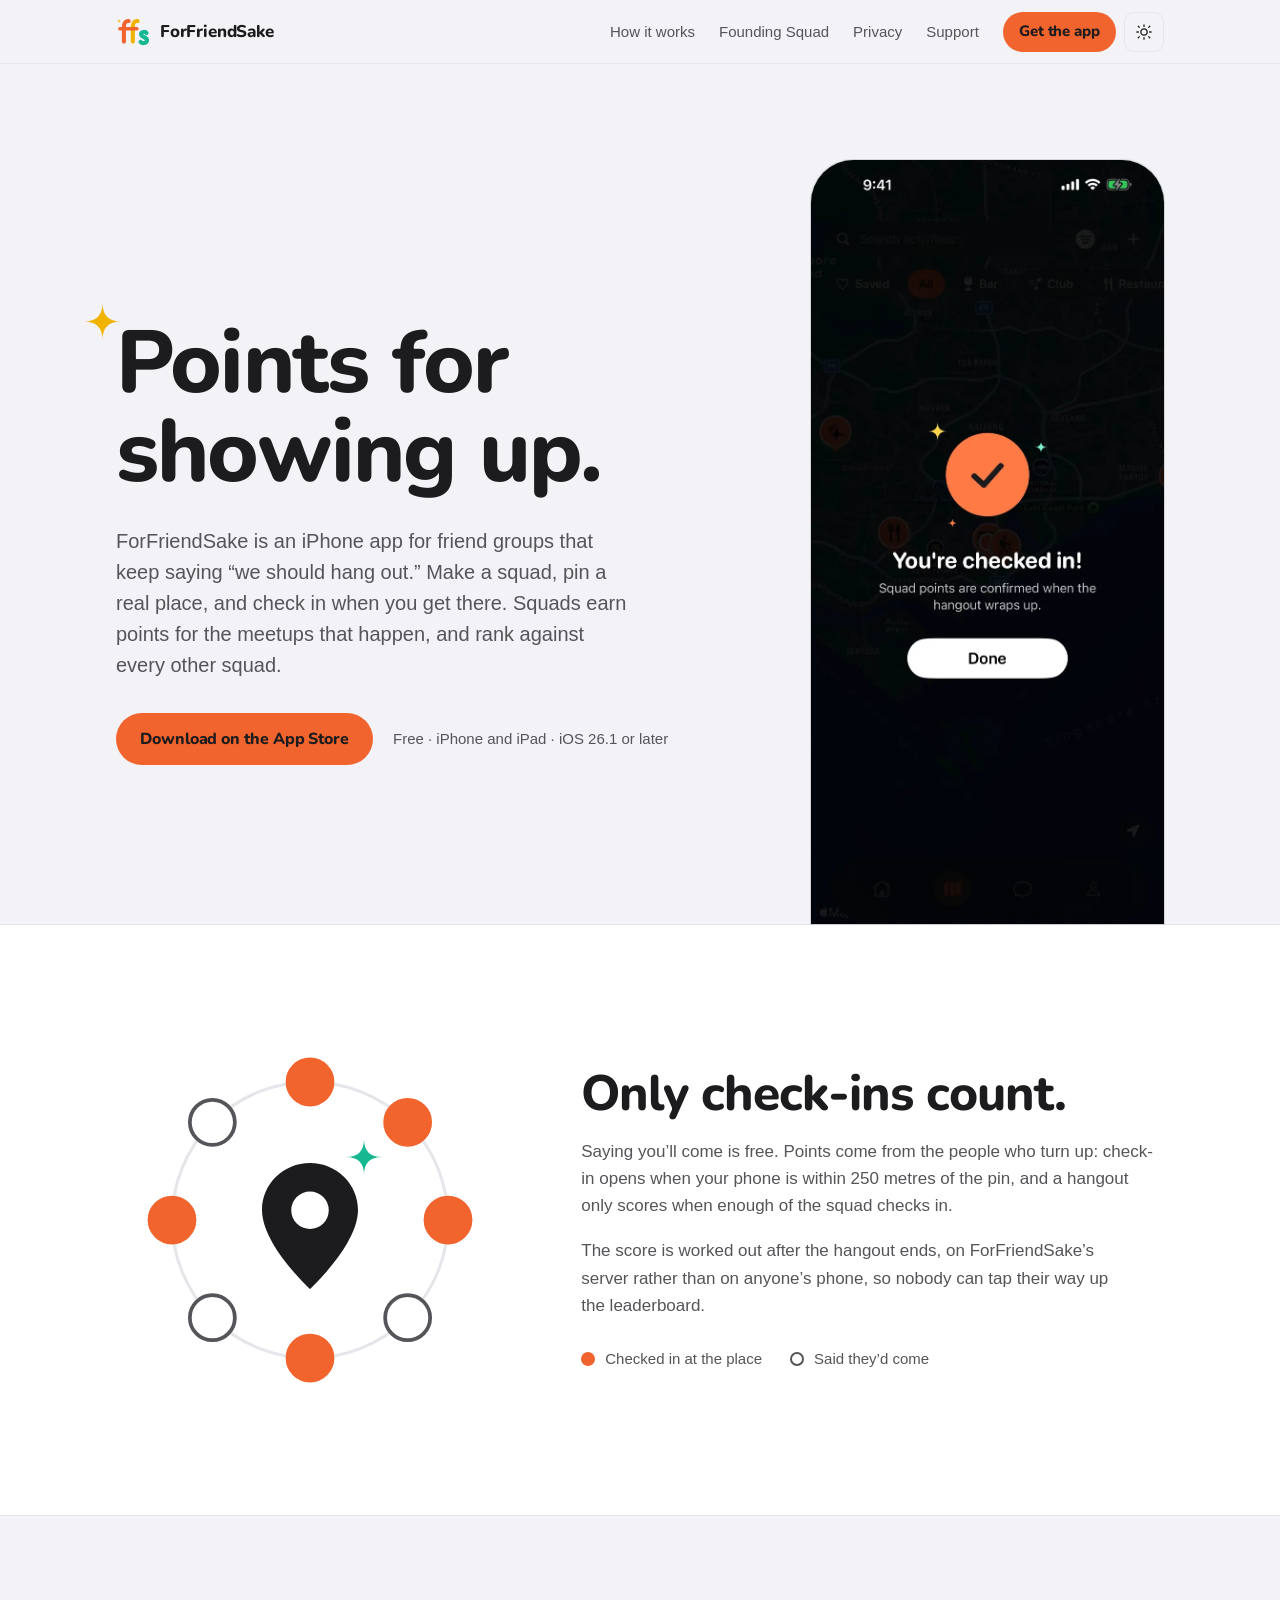
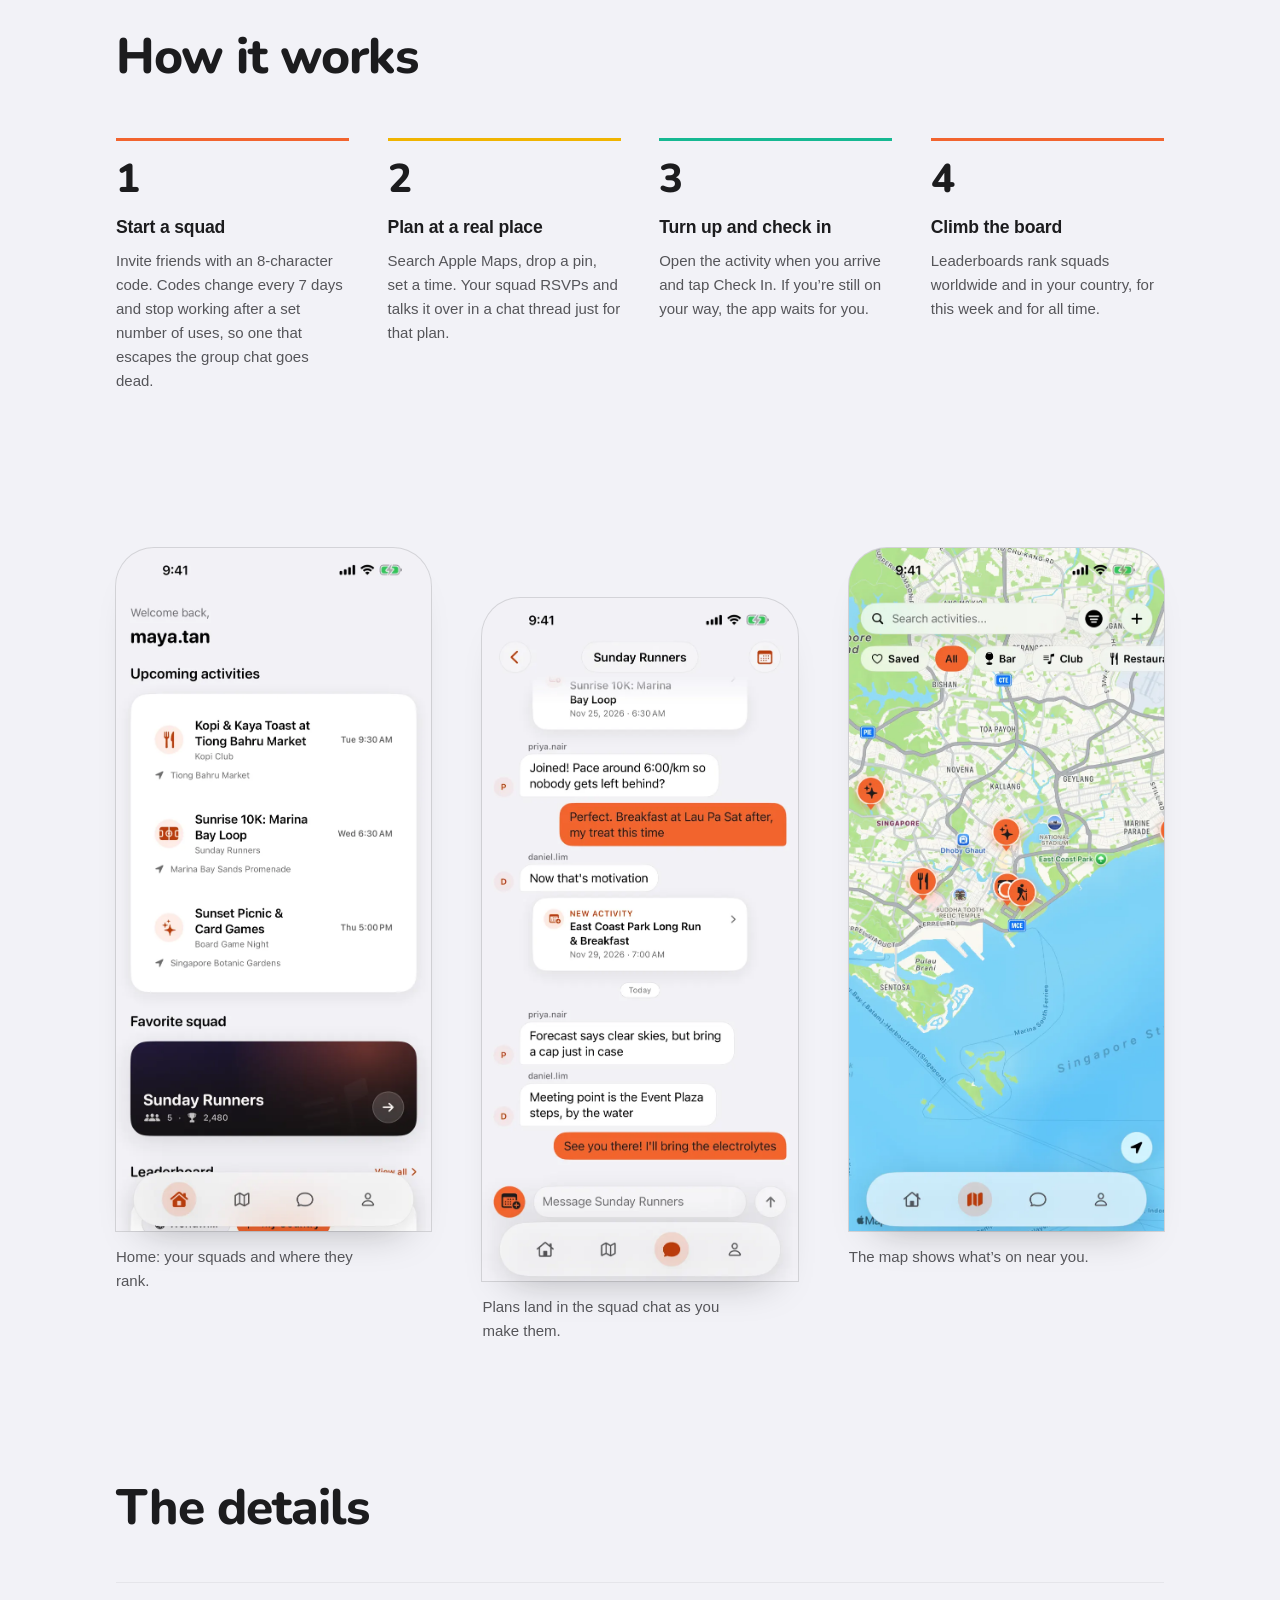
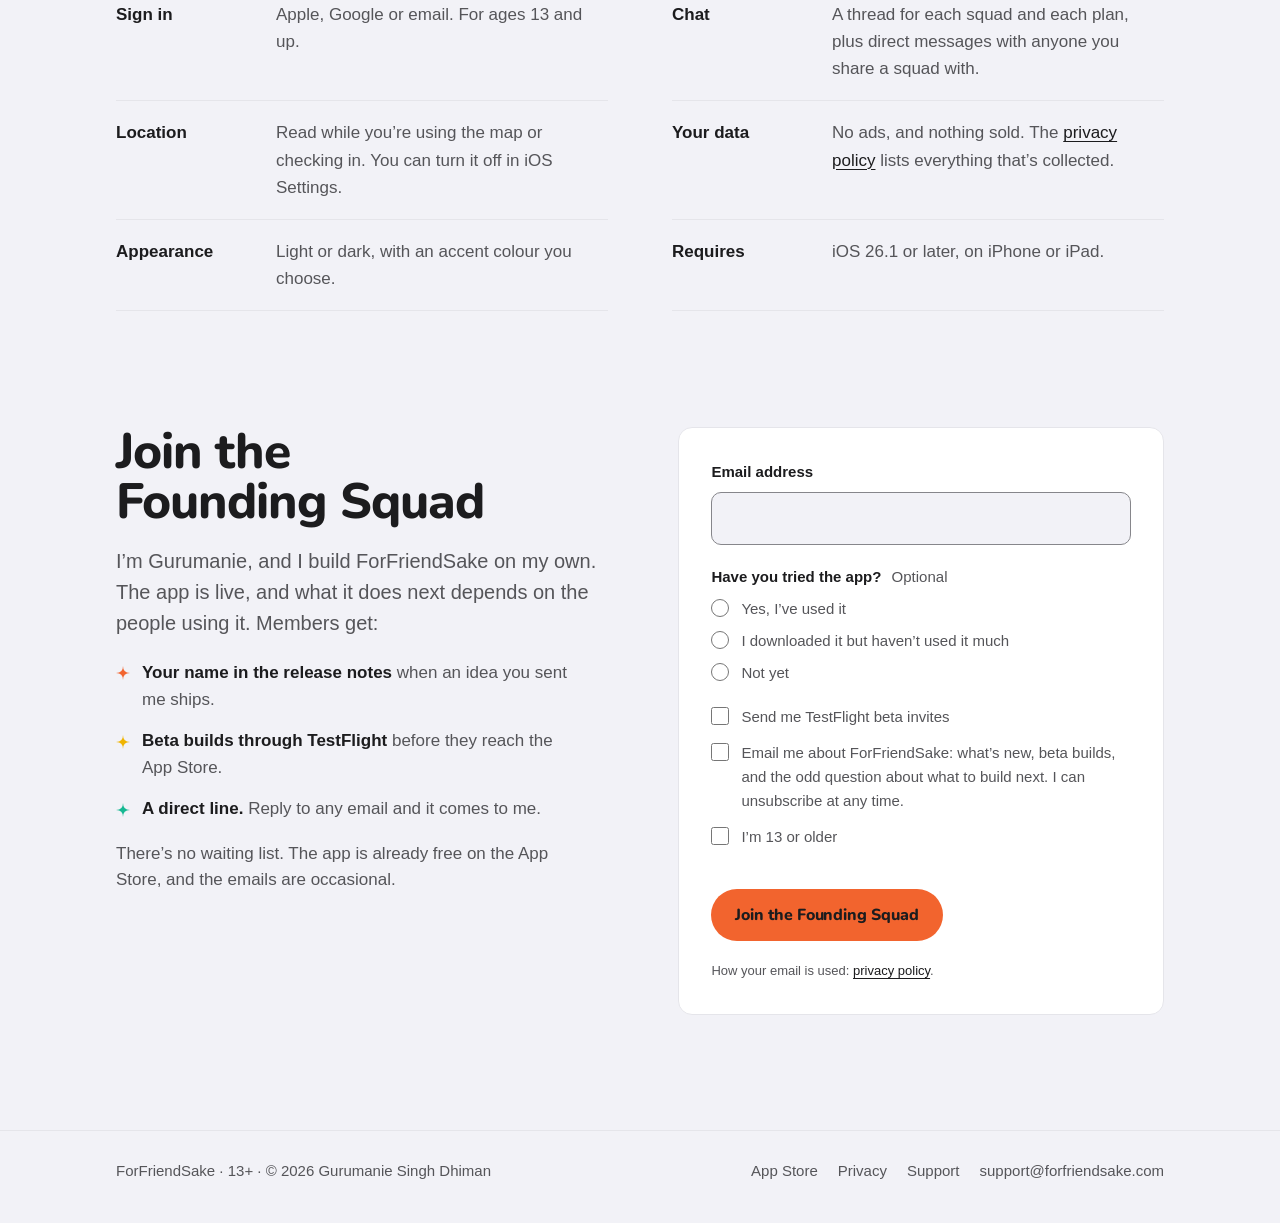
==== commit b25aad06: "Theme-aware app screenshots and fixes from the Vercel / Emil Kowalski audit - Phone screens follow t" ====
--- a/index.html
+++ b/index.html
@@ -23,14 +23,13 @@
   <meta property="og:title" content="ForFriendSake: points for showing up" />
   <meta property="og:description" content="Make a squad, plan at a real place, and check in when you get there. Squads rank on the meetups that actually happen." />
   <meta property="og:image" content="https://www.forfriendsake.com/assets/og.png" />
+  <meta property="og:image:alt" content="ForFriendSake: points for showing up. Free on the App Store for iPhone and iPad." />
+  <meta property="og:site_name" content="ForFriendSake" />
   <meta property="og:image:width" content="1200" />
   <meta property="og:image:height" content="630" />
   <meta name="twitter:card" content="summary_large_image" />
   <meta name="theme-color" content="#F2F2F7" media="(prefers-color-scheme: light)" />
   <meta name="theme-color" content="#000000" media="(prefers-color-scheme: dark)" />
-  <link rel="preconnect" href="https://fonts.googleapis.com" />
-  <link rel="preconnect" href="https://fonts.gstatic.com" crossorigin />
-  <link href="https://fonts.googleapis.com/css2?family=Nunito:wght@800&display=swap" rel="stylesheet" />
   <link rel="stylesheet" href="site.css" />
   <script type="application/ld+json">
   {
@@ -90,11 +89,11 @@
         <p class="hero-lead">ForFriendSake is an iPhone app for friend groups that keep saying “we should hang out.” Make a squad, pin a real place, and check in when you get there. Squads earn points for the meetups that happen, and rank against every other squad.</p>
         <p class="hero-actions">
           <a class="btn" href="https://apps.apple.com/app/id6757169962">Download on the App Store</a>
-          <span class="hero-meta">Free · iPhone and iPad · iOS 26.1 or later</span>
+          <span class="hero-meta">Free · iPhone and iPad · iOS&nbsp;26.1 or later</span>
         </p>
       </div>
       <figure class="phone hero-phone">
-        <img src="assets/screens/checkin.jpg" width="739" height="1600" alt="The check-in screen: an orange tick with sparkles and the words You're checked in!" />
+        <img src="assets/screens/checkin.webp" width="739" height="1600" fetchpriority="high" alt="The check-in screen: an orange tick with sparkles and the words You’re checked in!" />
       </figure>
     </section>
 
@@ -151,17 +150,20 @@
     </section>
 
     <section class="section screens" aria-label="Screens from the app">
-      <div class="screens-row">
+      <div class="screens-row" id="screensRow" role="region" aria-label="Screens from the app, scroll sideways">
         <figure class="phone">
-          <img src="assets/screens/home.jpg" width="739" height="1600" loading="lazy" alt="Home screen with upcoming activities at Tiong Bahru Market and Marina Bay, the favourite squad Sunday Runners, and the leaderboard." />
+          <img class="shot shot-light" src="assets/screens/home-light.webp" width="739" height="1600" loading="lazy" alt="Home screen with upcoming activities at Tiong Bahru Market and Marina Bay, the favourite squad Sunday Runners, and the leaderboard." />
+          <img class="shot shot-dark" src="assets/screens/home-dark.webp" width="739" height="1600" loading="lazy" alt="Home screen with upcoming activities at Tiong Bahru Market and Marina Bay, the favourite squad Sunday Runners, and the leaderboard." />
           <figcaption>Home: your squads and where they rank.</figcaption>
         </figure>
         <figure class="phone">
-          <img src="assets/screens/squad-chat.jpg" width="739" height="1600" loading="lazy" alt="The Sunday Runners squad chat, with a new activity, East Coast Park Long Run, posted as a card in the conversation." />
+          <img class="shot shot-light" src="assets/screens/squad-chat-light.webp" width="739" height="1600" loading="lazy" alt="The Sunday Runners squad chat, with a new activity, East Coast Park Long Run, posted as a card in the conversation." />
+          <img class="shot shot-dark" src="assets/screens/squad-chat-dark.webp" width="739" height="1600" loading="lazy" alt="The Sunday Runners squad chat, with a new activity, East Coast Park Long Run, posted as a card in the conversation." />
           <figcaption>Plans land in the squad chat as you make them.</figcaption>
         </figure>
         <figure class="phone">
-          <img src="assets/screens/map-request.jpg" width="739" height="1600" loading="lazy" alt="The map of Singapore with activity pins around Marina Bay, the city and the Botanic Gardens." />
+          <img class="shot shot-light" src="assets/screens/map-light.webp" width="739" height="1600" loading="lazy" alt="The map of Singapore with activity pins around Marina Bay, the city and the Botanic Gardens." />
+          <img class="shot shot-dark" src="assets/screens/map-dark.webp" width="739" height="1600" loading="lazy" alt="The map of Singapore with activity pins around Marina Bay, the city and the Botanic Gardens." />
           <figcaption>The map shows what’s on near you.</figcaption>
         </figure>
       </div>
@@ -175,7 +177,7 @@
         <div><dt>Location</dt><dd>Read while you’re using the map or checking in. You can turn it off in iOS Settings.</dd></div>
         <div><dt>Your data</dt><dd>No ads, and nothing sold. The <a href="privacy.html">privacy policy</a> lists everything that’s collected.</dd></div>
         <div><dt>Appearance</dt><dd>Light or dark, with an accent colour you choose.</dd></div>
-        <div><dt>Requires</dt><dd>iOS 26.1 or later, on iPhone or iPad.</dd></div>
+        <div><dt>Requires</dt><dd>iOS&nbsp;26.1 or later, on iPhone or iPad.</dd></div>
       </dl>
     </section>
 
@@ -194,7 +196,7 @@
       <form class="join-form" id="joinForm">
         <div class="field">
           <label for="joinEmail">Email address</label>
-          <input id="joinEmail" name="email" type="email" autocomplete="email" required maxlength="254" />
+          <input id="joinEmail" name="email" type="email" inputmode="email" autocomplete="email" autocapitalize="none" spellcheck="false" required maxlength="254" />
         </div>
         <fieldset class="field">
           <legend>Have you tried the app? <span class="optional">Optional</span></legend>
@@ -229,6 +231,5 @@
 
   <script src="site.js" defer></script>
   <script src="community.js" defer></script>
-  <script src="https://challenges.cloudflare.com/turnstile/v0/api.js" async defer></script>
 </body>
 </html>
--- a/site.css
+++ b/site.css
@@ -5,7 +5,22 @@
    colours: graphics only, never text. Spec:
    docs/design/2026-11-21-brand-refresh-spec.md § 5 (app repo). */
 
+/* Nunito 800, self-hosted (SIL OFL, assets/fonts/OFL.txt). Only non-Apple
+   devices use it; Apple devices render ui-rounded (SF Rounded) and never
+   download it. No preload for that reason. */
+@font-face {
+  font-family: "Nunito"; font-style: normal; font-weight: 800; font-display: swap;
+  src: url("assets/fonts/nunito-800-latin.woff2") format("woff2");
+  unicode-range: U+0000-00FF, U+0131, U+0152-0153, U+02BB-02BC, U+02C6, U+02DA, U+02DC, U+0304, U+0308, U+0329, U+2000-206F, U+20AC, U+2122, U+2191, U+2193, U+2212, U+2215, U+FEFF, U+FFFD;
+}
+
 *, *::before, *::after { box-sizing: border-box; margin: 0; padding: 0; }
+
+/* Touch baseline (mobile-native, Vercel): no grey tap flash, no double-tap
+   zoom delay, controls not text-selected on long-press. */
+html { -webkit-tap-highlight-color: transparent; -webkit-text-size-adjust: 100%; }
+a, button, summary, .choice { touch-action: manipulation; }
+button { -webkit-user-select: none; user-select: none; }
 
 :root {
   --ground:       #F2F2F7;
@@ -20,6 +35,7 @@
   --yellow:       #F0B400;
   --mint:         #16B892;
   --on-trio:      #1C1C1E;
+  --field-line:   #86868B;   /* input edges: 3.6:1 on white (WCAG 1.4.11) */
   --phone-edge:   rgba(28, 28, 30, 0.14);
 
   --font-display: ui-rounded, "SF Pro Rounded", "Nunito", system-ui, -apple-system, sans-serif;
@@ -51,6 +67,7 @@
   --accent:       #FF7A45;
   --on-accent:    #1C1C1E;
   --accent-text:  #FF7A45;
+  --field-line:   #8E8E93;
   --orange:       #FF7A45;
   --yellow:       #FFD447;
   --mint:         #7CF0D2;
@@ -73,7 +90,7 @@
 
 img { max-width: 100%; height: auto; display: block; }
 a { color: var(--ink); text-decoration-thickness: 1px; text-underline-offset: 0.2em; }
-a:hover { color: var(--accent-text); }
+@media (hover: hover) and (pointer: fine) { a:hover { color: var(--accent-text); } }
 :focus-visible { outline: 2px solid var(--ink); outline-offset: 3px; border-radius: 4px; }
 ::selection { background: var(--yellow); color: var(--on-trio); }
 
@@ -123,7 +140,8 @@
 .nav-inner > nav { margin-left: auto; }
 .nav-links { display: flex; gap: 24px; list-style: none; }
 .nav-link { color: var(--ink-2); text-decoration: none; font-size: var(--fs-sm); font-weight: 500; }
-.nav-link:hover, .nav-link[aria-current="page"] { color: var(--ink); }
+.nav-link[aria-current="page"] { color: var(--ink); }
+@media (hover: hover) and (pointer: fine) { .nav-link:hover { color: var(--ink); } }
 .nav-actions { display: flex; align-items: center; gap: 8px; }
 
 .theme-toggle, .nav-toggle {
@@ -131,7 +149,11 @@
   width: 40px; height: 40px; border-radius: 10px;
   border: 1px solid var(--line); background: transparent; color: var(--ink); cursor: pointer;
 }
-.theme-toggle:hover, .nav-toggle:hover { background: var(--surface); }
+@media (hover: hover) and (pointer: fine) { .theme-toggle:hover, .nav-toggle:hover { background: var(--surface); } }
+@media (pointer: coarse) {
+  .theme-toggle, .nav-toggle { width: 44px; height: 44px; }
+  .footer-links a { padding-block: 10px; }
+}
 .theme-toggle svg, .nav-toggle svg { width: 18px; height: 18px; }
 .theme-toggle .icon-moon { display: none; }
 :root[data-theme="dark"] .theme-toggle .icon-sun { display: none; }
@@ -170,9 +192,12 @@
   background: var(--accent); color: var(--on-accent);
   font: 700 1rem/1 var(--font-display); letter-spacing: -0.005em;
   text-decoration: none; cursor: pointer;
-  transition: background-color 150ms ease;
-}
-.btn:hover { color: var(--on-accent); background: color-mix(in srgb, var(--accent) 88%, var(--ink)); }
+  transition: background-color 150ms ease, transform 160ms var(--ease-out);
+}
+@media (hover: hover) and (pointer: fine) {
+  .btn:hover { color: var(--on-accent); background: color-mix(in srgb, var(--accent) 88%, var(--ink)); }
+}
+@media (prefers-reduced-motion: no-preference) { .btn:active { transform: scale(0.97); } }
 .btn:active { background: color-mix(in srgb, var(--accent) 78%, var(--ink)); }
 .btn-small { white-space: nowrap; min-height: 40px; padding: 0 16px; border-radius: 999px; font-size: var(--fs-sm); }
 
@@ -207,6 +232,13 @@
 .hero-actions { margin-top: 32px; display: flex; flex-wrap: wrap; align-items: center; gap: 12px 20px; }
 .hero-meta { font-size: var(--fs-sm); }
 .hero-phone { max-width: 360px; justify-self: end; width: 100%; }
+/* Desktop: size the phone to the viewport so the App Store button is above
+   the fold at 1280x800 / 1366x768 / 1024x768 (it sat 60-100px below). */
+@media (min-width: 821px) {
+  .hero { align-items: center; }
+  .hero-copy { padding-bottom: 0; }
+  .hero-phone { max-width: min(360px, calc((100svh - var(--nav-h) - 72px) * 739 / 1600)); }
+}
 
 @media (max-width: 820px) {
   .hero { grid-template-columns: 1fr; align-items: start; }
@@ -263,10 +295,10 @@
   }
 
   /* Hero: one entrance on load. */
-  .hero-title, .hero-lead, .hero-actions { animation: rise 760ms var(--ease-out) both; }
-  .hero-lead { animation-delay: 90ms; }
-  .hero-actions { animation-delay: 180ms; }
-  .hero-phone { animation: phone-in 1100ms var(--ease-out) 150ms both; }
+  .hero-title, .hero-lead, .hero-actions { animation: hero-rise 420ms var(--ease-out) both; }
+  .hero-lead { animation-delay: 40ms; }
+  .hero-actions { animation-delay: 80ms; }
+  .hero-phone { animation: phone-in 600ms var(--ease-out) 60ms both; }
 
   /* Scroll: gentle fade-up, driven by the browser, no script. */
   @supports (animation-timeline: view()) {
@@ -286,7 +318,8 @@
 }
 
 @keyframes rise { from { opacity: 0; transform: translateY(28px); } to { opacity: 1; transform: none; } }
-@keyframes phone-in { from { opacity: 0; transform: translateY(80px); } to { opacity: 1; transform: none; } }
+@keyframes hero-rise { from { opacity: 0; transform: translateY(12px); } to { opacity: 1; transform: none; } }
+@keyframes phone-in { from { opacity: 0; transform: translateY(24px); } to { opacity: 1; transform: none; } }
 @keyframes drift { from { transform: translateY(40px); } to { transform: translateY(-20px); } }
 @keyframes drift-far { from { transform: translateY(90px); } to { transform: translateY(-50px); } }
 
@@ -323,6 +356,7 @@
 
 .screens { padding-top: 0; }
 .screens-row {
+  overscroll-behavior-x: contain;
   max-width: var(--max); margin-inline: auto; padding-inline: var(--gutter);
   display: grid; grid-template-columns: repeat(3, minmax(0, 1fr));
   gap: clamp(20px, 4vw, 56px);
@@ -389,7 +423,7 @@
   width: 100%;
   font: inherit; color: var(--ink);
   background: var(--ground);
-  border: 1px solid var(--line);
+  border: 1px solid var(--field-line);
   border-radius: 10px;
   padding: 12px 14px;
 }
@@ -422,7 +456,7 @@
 .footer-inner { display: flex; flex-wrap: wrap; justify-content: space-between; gap: 12px 32px; font-size: var(--fs-sm); }
 .footer-links { display: flex; flex-wrap: wrap; gap: 8px 20px; }
 .footer-links a { color: var(--ink-2); text-decoration: none; }
-.footer-links a:hover { color: var(--ink); text-decoration: underline; }
+@media (hover: hover) and (pointer: fine) { .footer-links a:hover { color: var(--ink); text-decoration: underline; } }
 
 /* Privacy, support and 404 */
 .doc { padding-block: clamp(48px, 7vw, 88px) 88px; }
@@ -476,3 +510,15 @@
     padding-inline: 10px;
   }
 }
+
+/* Theme-aware app screenshots: light screens in the light theme, dark in the
+   dark one, keyed to data-theme (which the toggle writes), not the OS. A lazy
+   image that is display:none is not fetched, so the twin costs nothing until
+   the theme flips. */
+.shot-dark { display: none; }
+:root[data-theme="dark"] .shot-light { display: none; }
+:root[data-theme="dark"] .shot-dark { display: block; }
+/* Light screens share the page's #F2F2F7 ground; give them a soft lift. */
+:root:not([data-theme="dark"]) .phone img.shot {
+  box-shadow: 0 0 0 1px var(--phone-edge), 0 24px 40px -28px rgba(28, 28, 30, 0.35);
+}
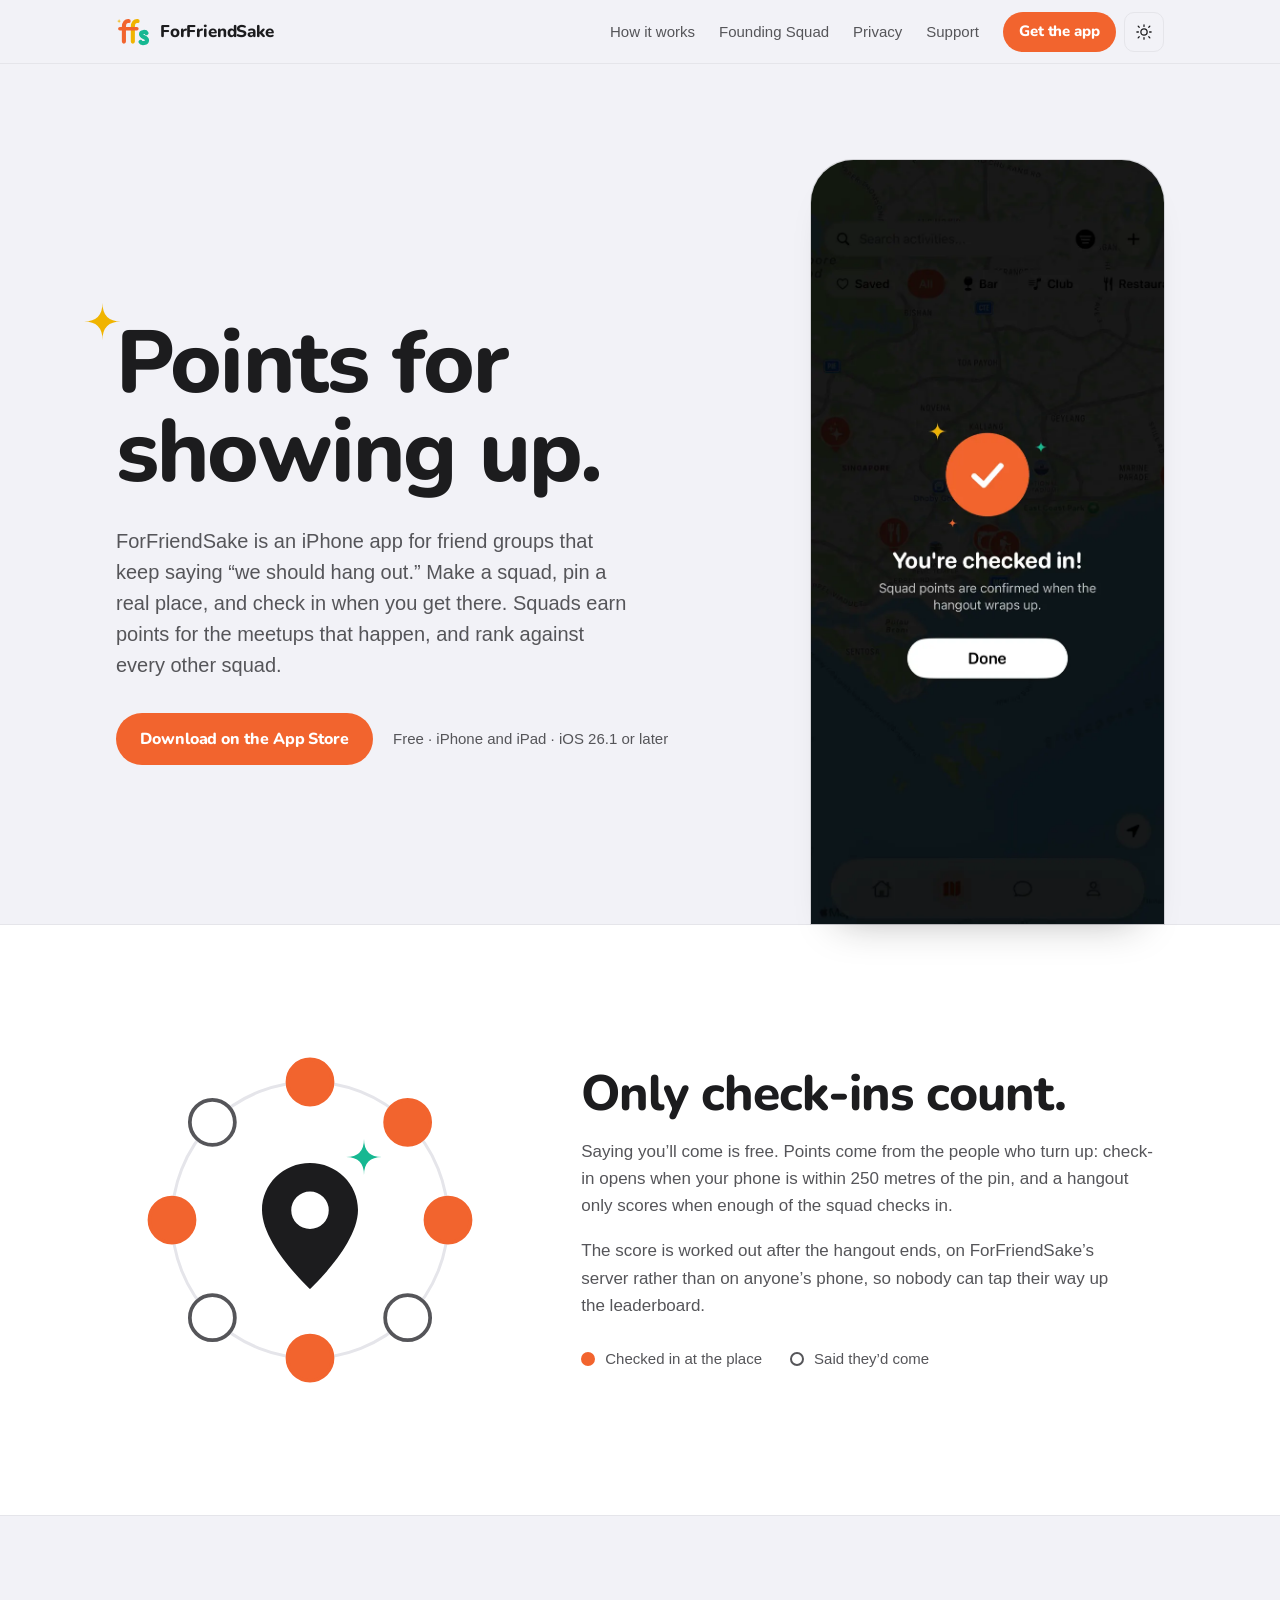
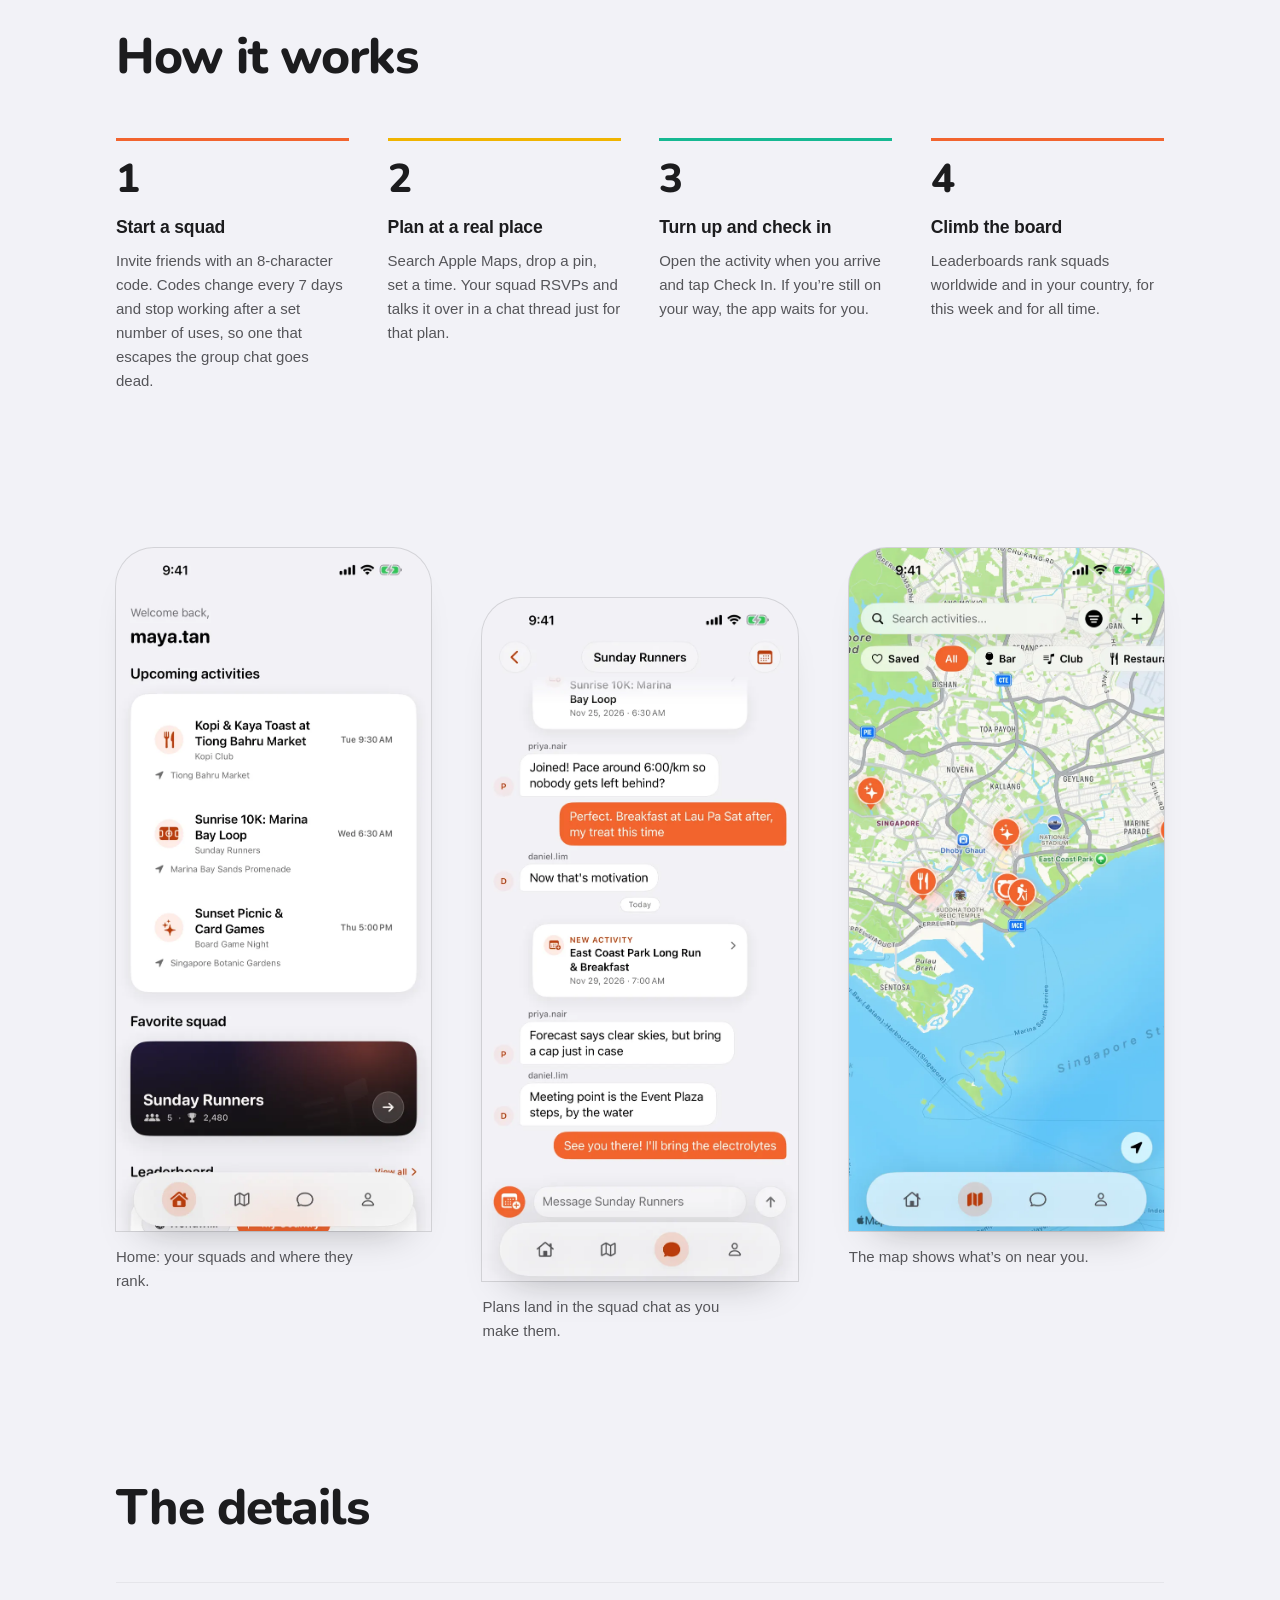
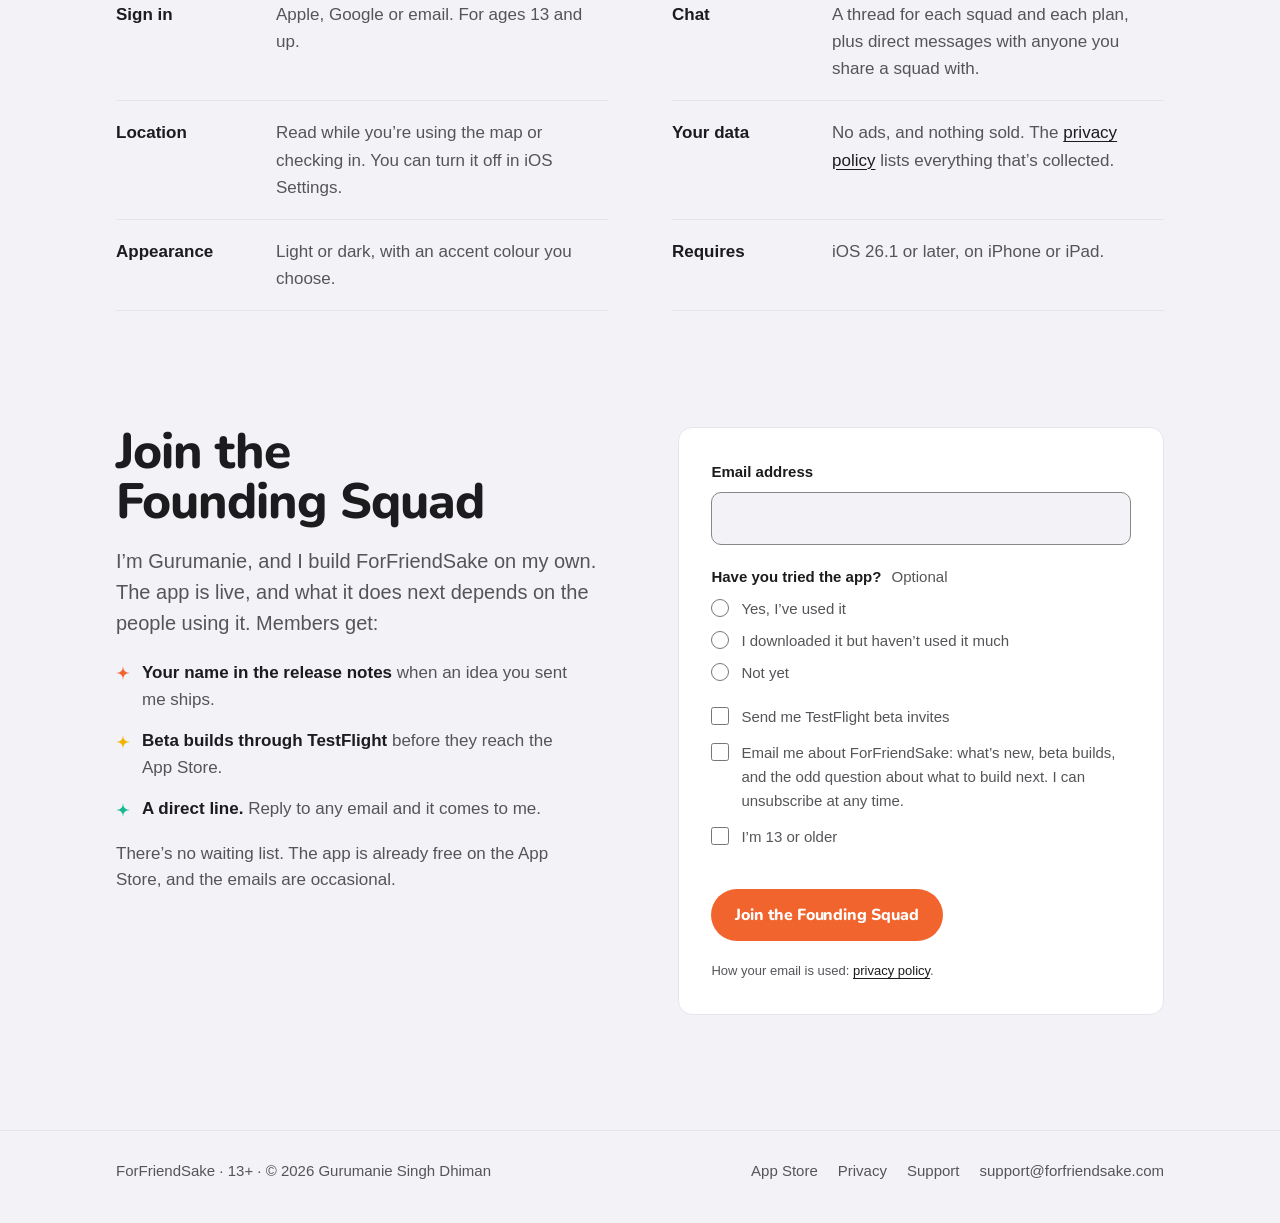
==== commit ed39cae6: "Hero screenshot follows the site theme; white text on the light orange The check-in hero now has lig" ====
--- a/index.html
+++ b/index.html
@@ -93,7 +93,8 @@
         </p>
       </div>
       <figure class="phone hero-phone">
-        <img src="assets/screens/checkin.webp" width="739" height="1600" fetchpriority="high" alt="The check-in screen: an orange tick with sparkles and the words You’re checked in!" />
+        <img class="shot shot-light" src="assets/screens/checkin-light.webp" width="739" height="1600" fetchpriority="high" alt="The check-in screen: an orange tick with sparkles and the words You’re checked in!" />
+        <img class="shot shot-dark" src="assets/screens/checkin-dark.webp" width="739" height="1600" loading="lazy" alt="The check-in screen: an orange tick with sparkles and the words You’re checked in!" />
       </figure>
     </section>
 
--- a/site.css
+++ b/site.css
@@ -29,7 +29,7 @@
   --ink-2:        #555559;
   --line:         #E5E5EA;
   --accent:       #F2642E;
-  --on-accent:    #1C1C1E;
+  --on-accent:    #FFFFFF;   /* matches the app: white on the Light orange (founder, 2026-11-23) */
   --accent-text:  #C2410C;   /* small orange text (errors): 5.18:1 on white */
   --orange:       #F2642E;
   --yellow:       #F0B400;
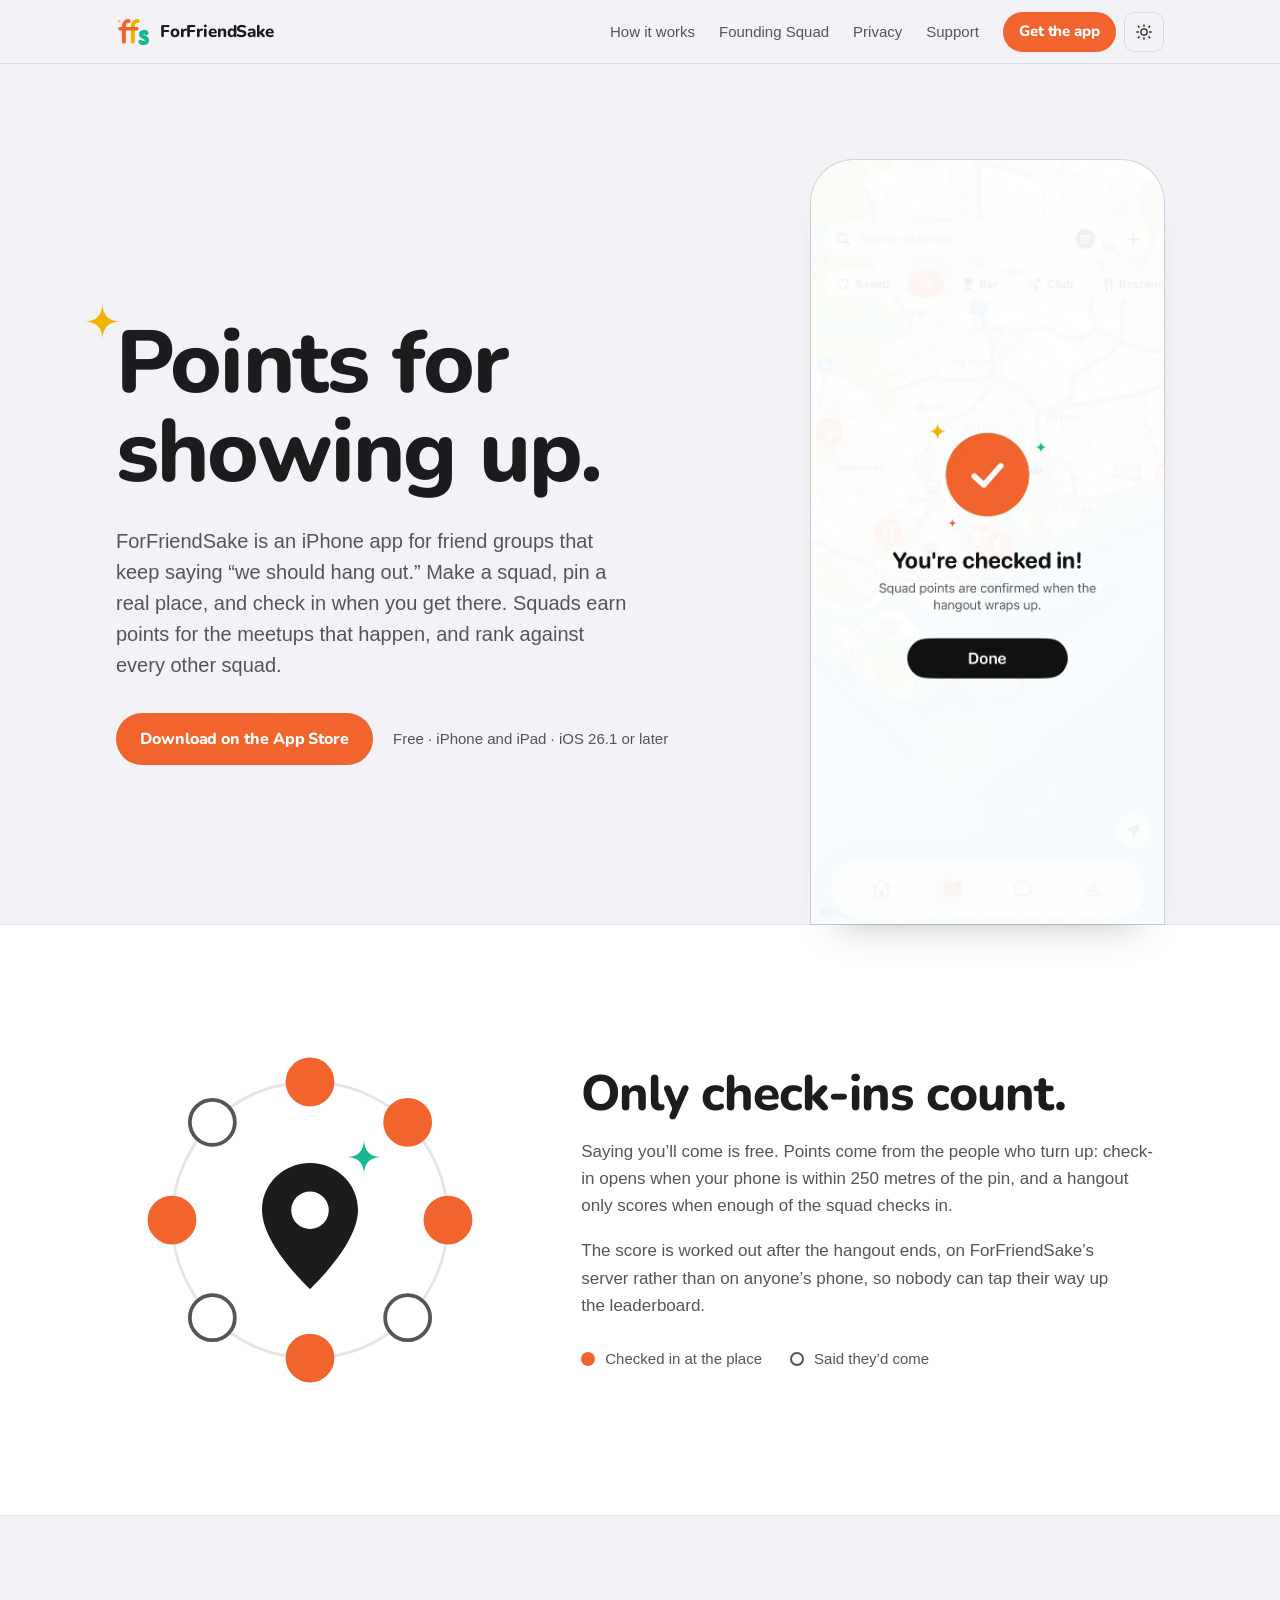
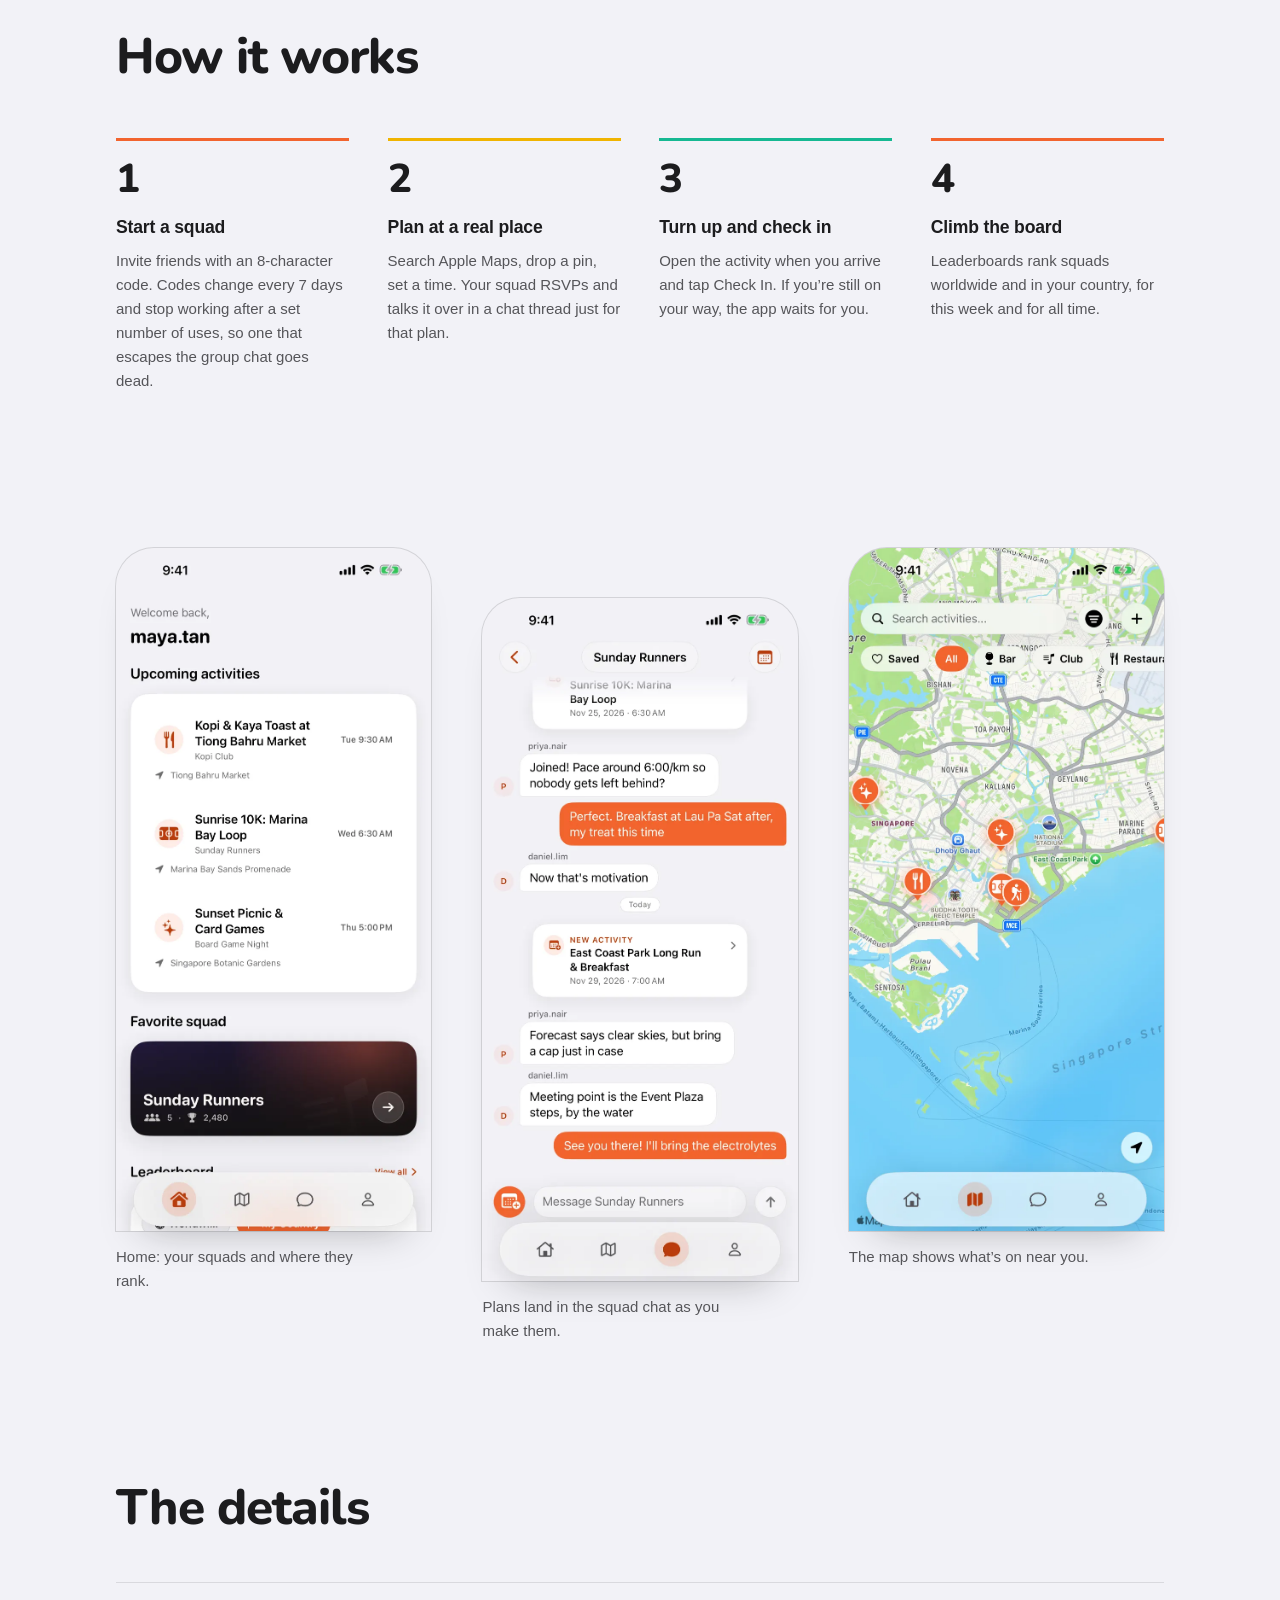
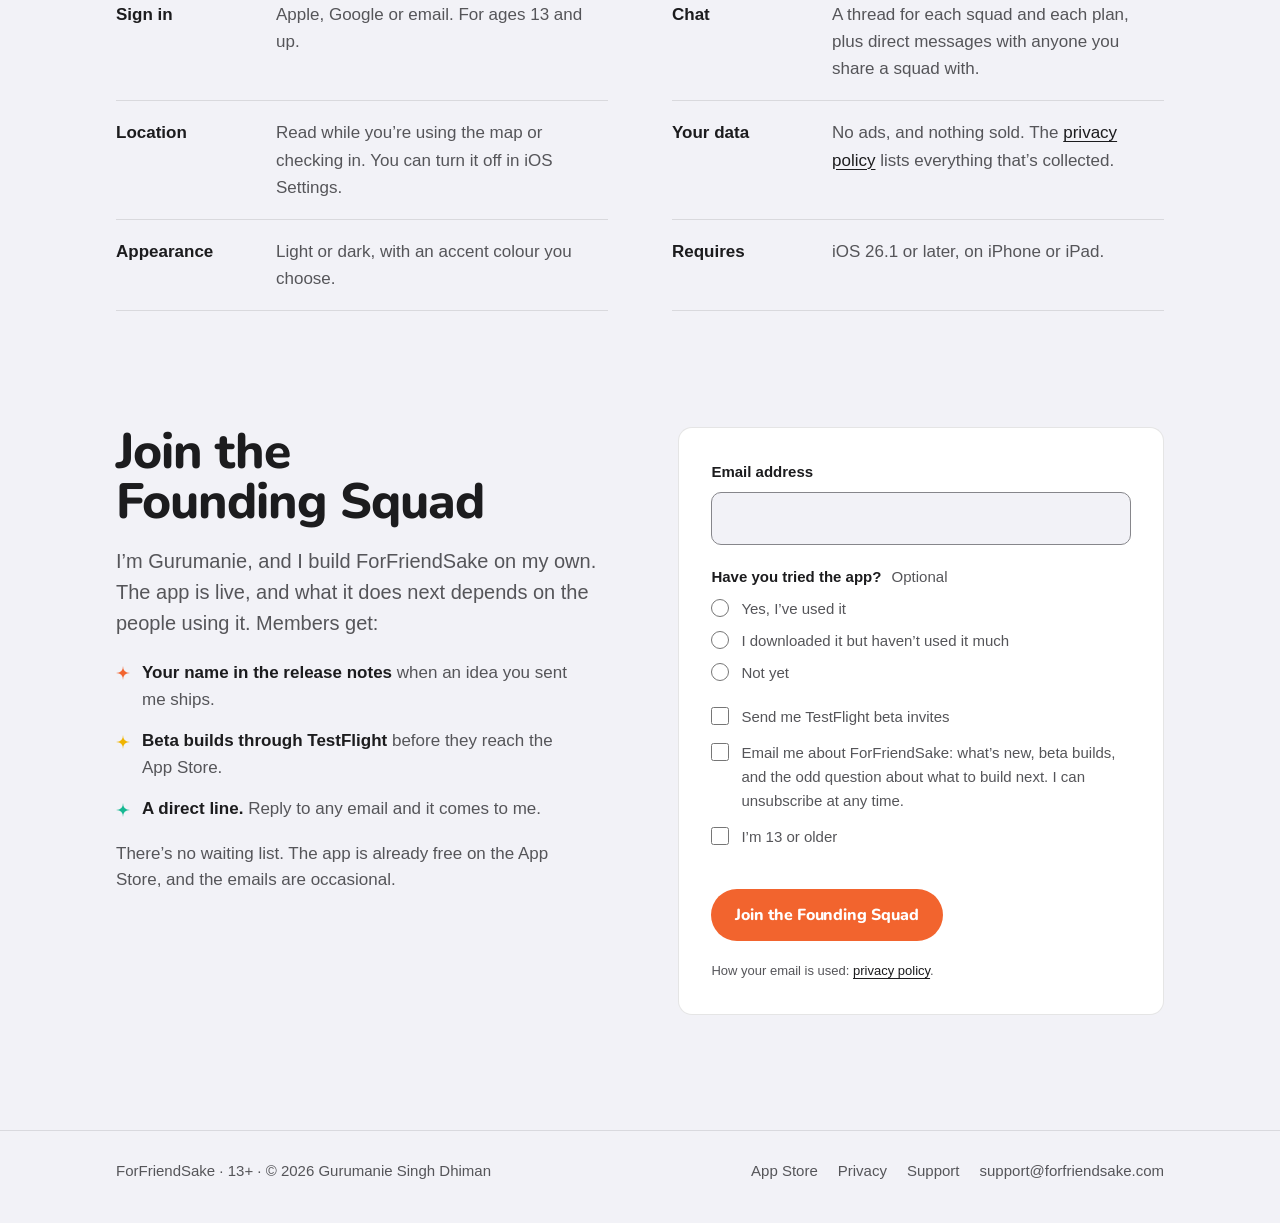
==== commit 768e4513: "Update Turnstile site key in index.html" ====
--- a/index.html
+++ b/index.html
@@ -210,7 +210,7 @@
           <label class="choice"><input type="checkbox" name="consent" required /> Email me about ForFriendSake: what’s new, beta builds, and the odd question about what to build next. I can unsubscribe at any time.</label>
           <label class="choice"><input type="checkbox" name="age" required /> I’m 13 or older</label>
         </div>
-        <div class="cf-turnstile" data-sitekey="TURNSTILE_SITE_KEY" data-theme="auto" data-size="flexible"></div>
+        <div class="cf-turnstile" data-sitekey="0x4AAAAAAGThYYXt8bKpI6fh" data-theme="auto" data-size="flexible"></div>
         <button class="btn" type="submit">Join the Founding Squad</button>
         <p class="form-status" id="joinStatus" role="status" tabindex="-1" hidden></p>
         <p class="form-fine">How your email is used: <a href="privacy.html#founding-squad">privacy policy</a>.</p>
--- a/site.css
+++ b/site.css
@@ -27,7 +27,7 @@
   --surface:      #FFFFFF;
   --ink:          #1C1C1E;
   --ink-2:        #555559;
-  --line:         #E5E5EA;
+  --line:         rgb(0 0 0 / 0.1);   /* alpha, so it blends on any surface */
   --accent:       #F2642E;
   --on-accent:    #FFFFFF;   /* matches the app: white on the Light orange (founder, 2026-11-23) */
   --accent-text:  #C2410C;   /* small orange text (errors): 5.18:1 on white */
@@ -63,7 +63,7 @@
   --surface:      #1C1C1E;
   --ink:          #F2F2F7;
   --ink-2:        #AEAEB2;
-  --line:         #2C2C2E;
+  --line:         rgb(255 255 255 / 0.13);
   --accent:       #FF7A45;
   --on-accent:    #1C1C1E;
   --accent-text:  #FF7A45;
@@ -368,6 +368,12 @@
     overflow-x: auto; scroll-snap-type: x mandatory; scroll-padding-inline: var(--gutter); padding-bottom: 8px;
   }
   .screens-row .phone { scroll-snap-align: start; }
+  /* Fade the carousel's edges inside the gutter, so phones scrolling off
+     soften out instead of being sliced by the viewport. */
+  .screens-row {
+    -webkit-mask-image: linear-gradient(90deg, transparent, #000 var(--gutter), #000 calc(100% - var(--gutter)), transparent);
+            mask-image: linear-gradient(90deg, transparent, #000 var(--gutter), #000 calc(100% - var(--gutter)), transparent);
+  }
 }
 
 .details {
